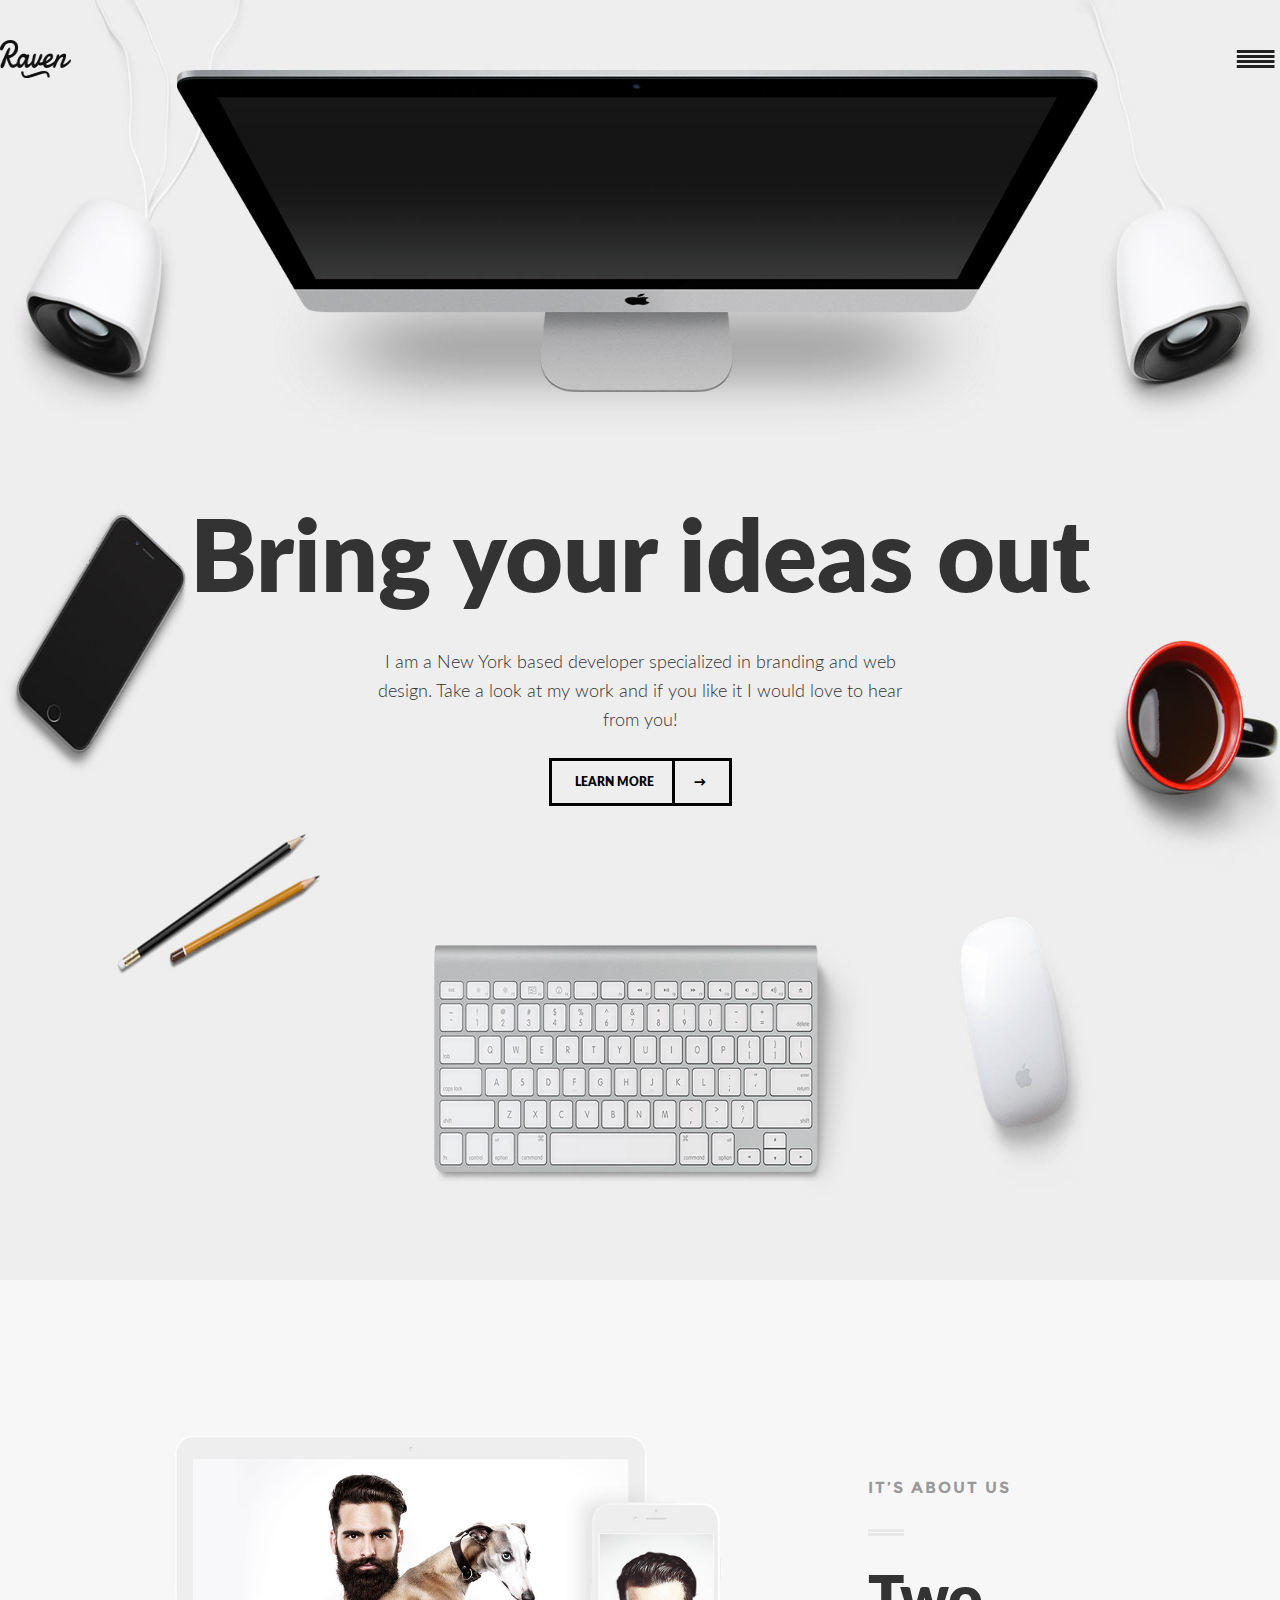
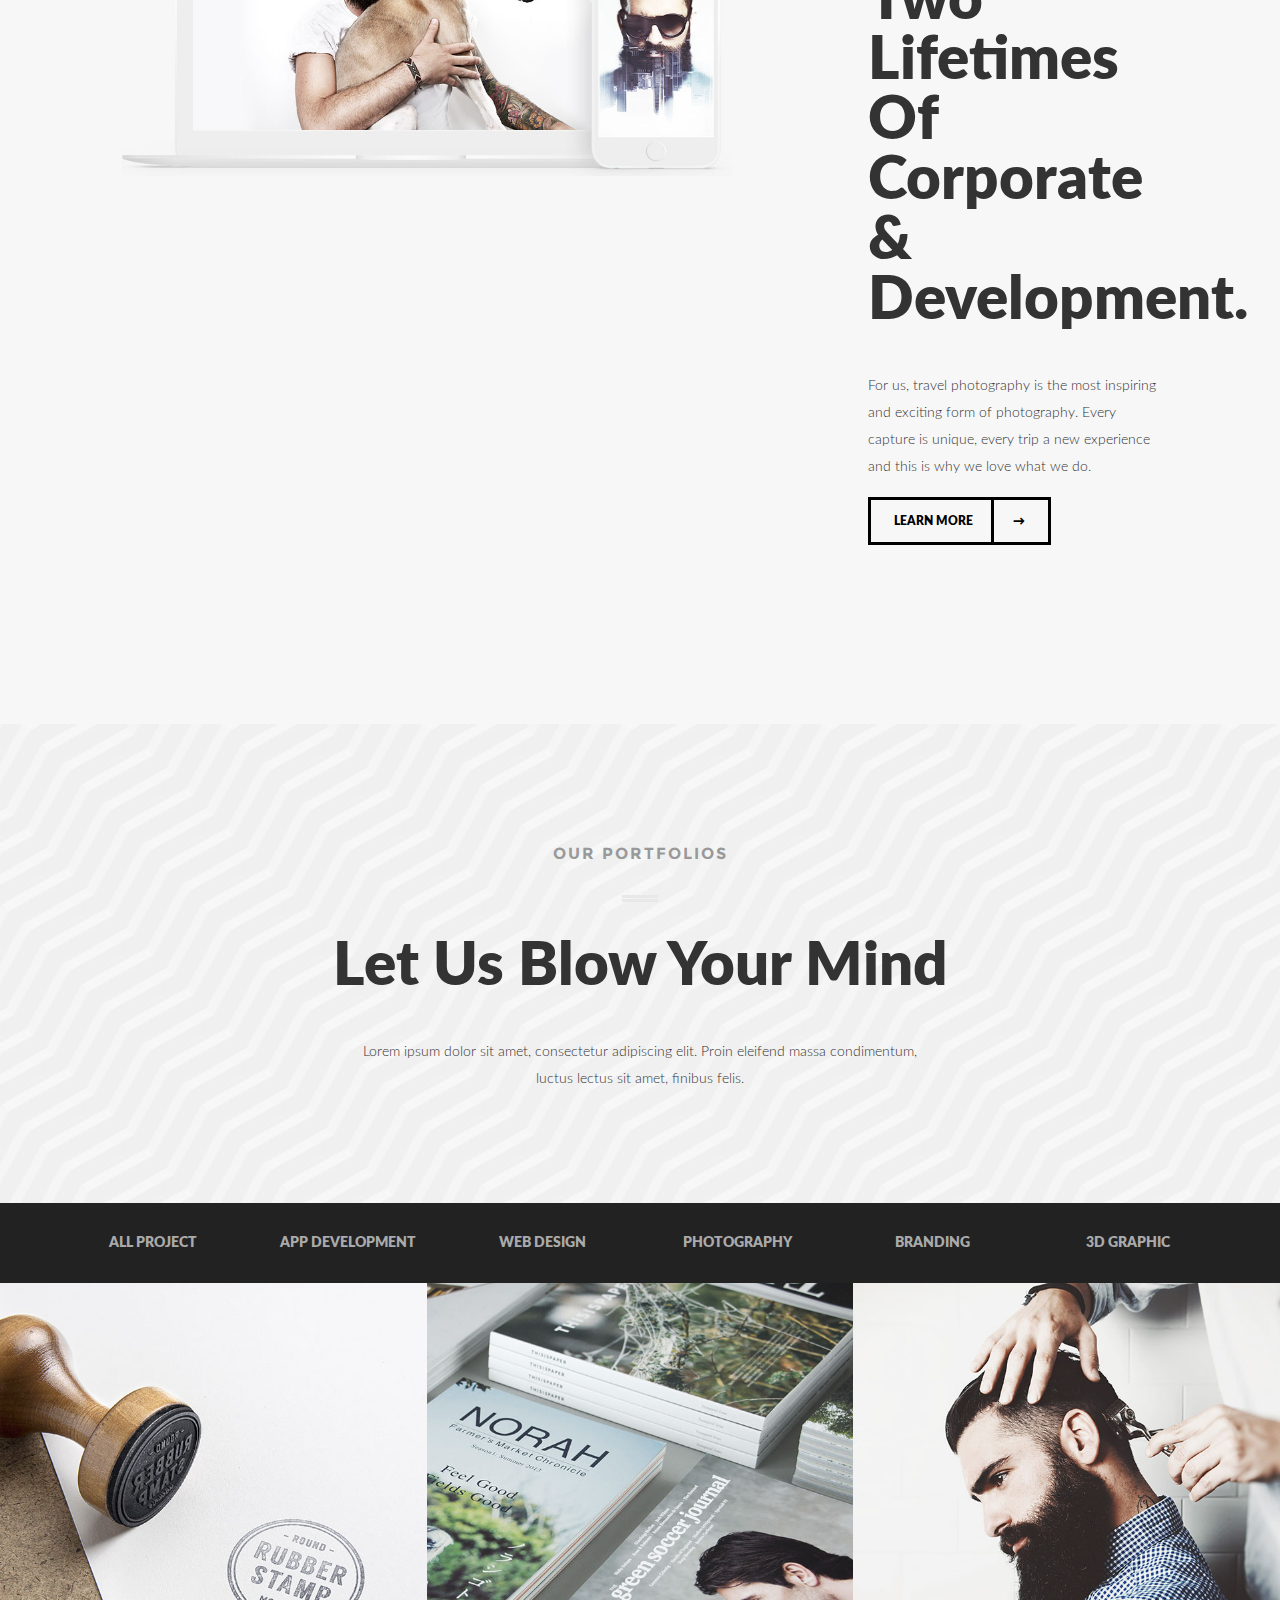
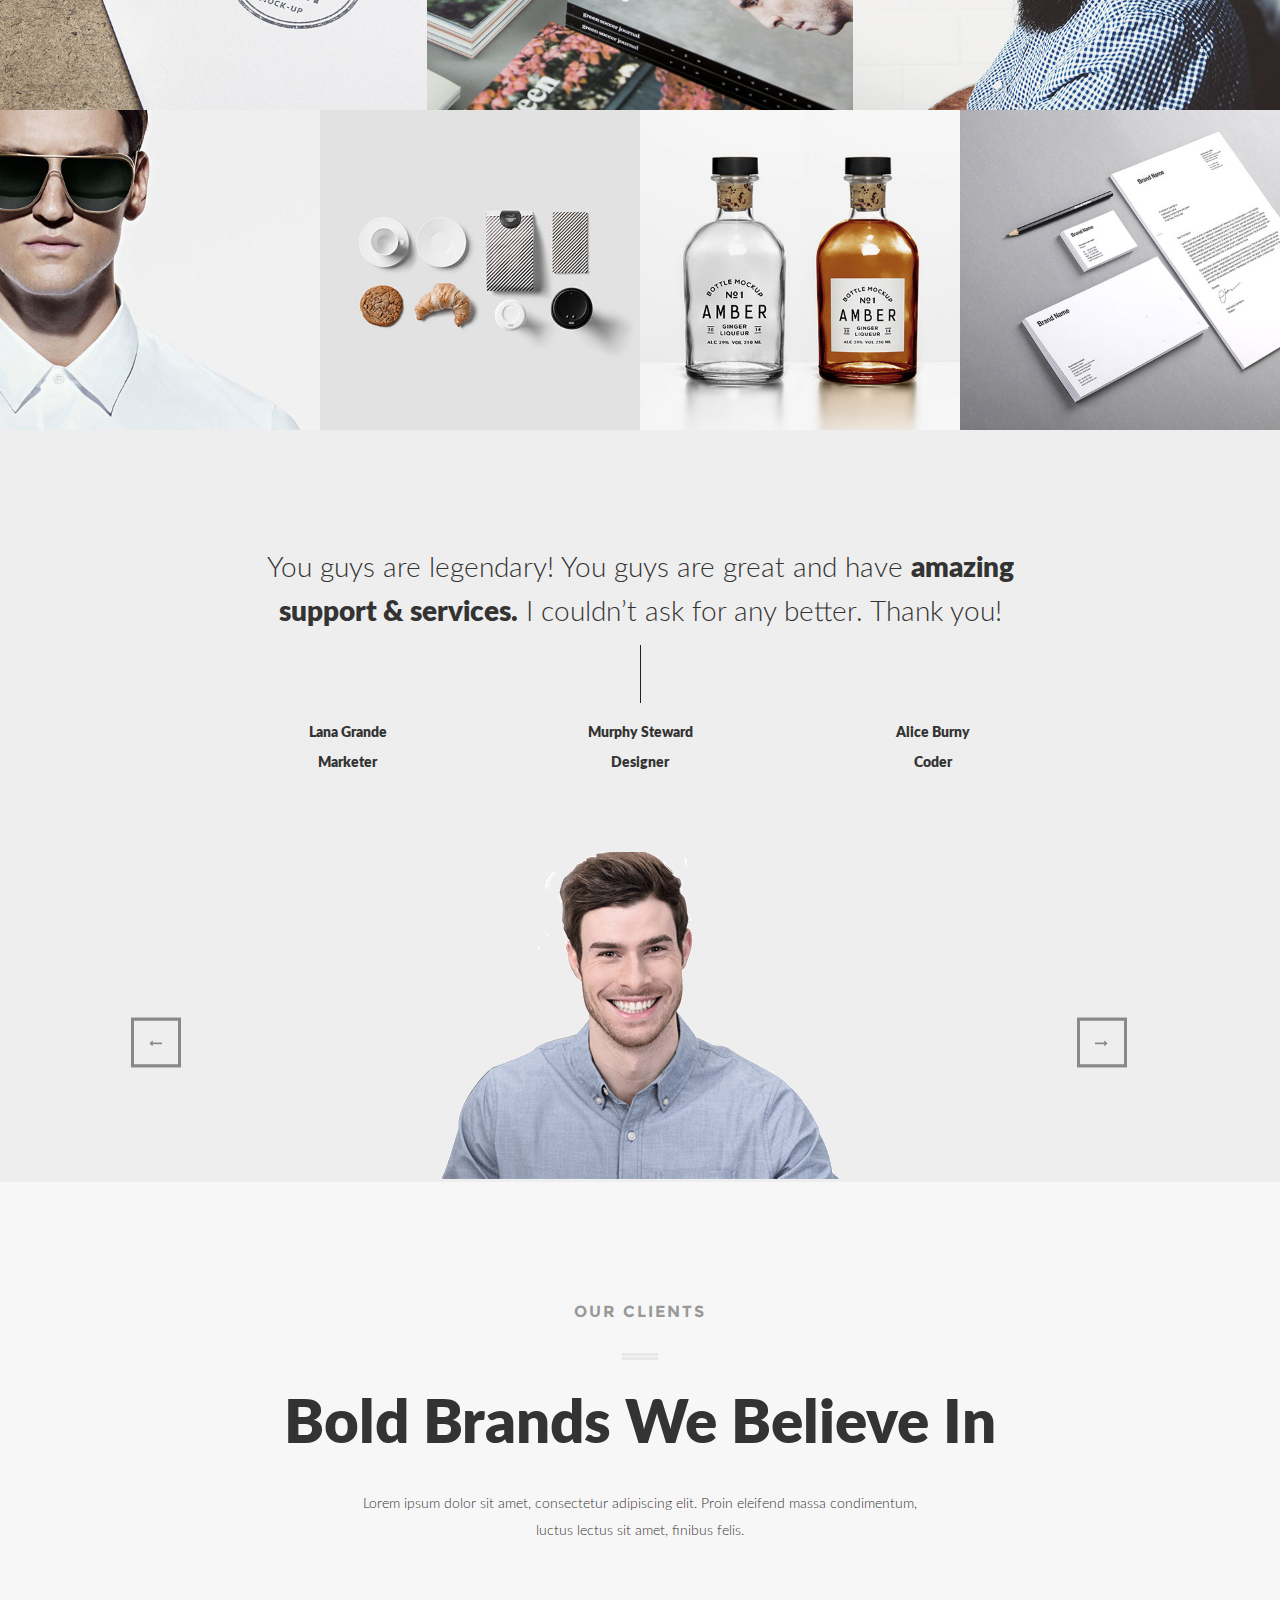
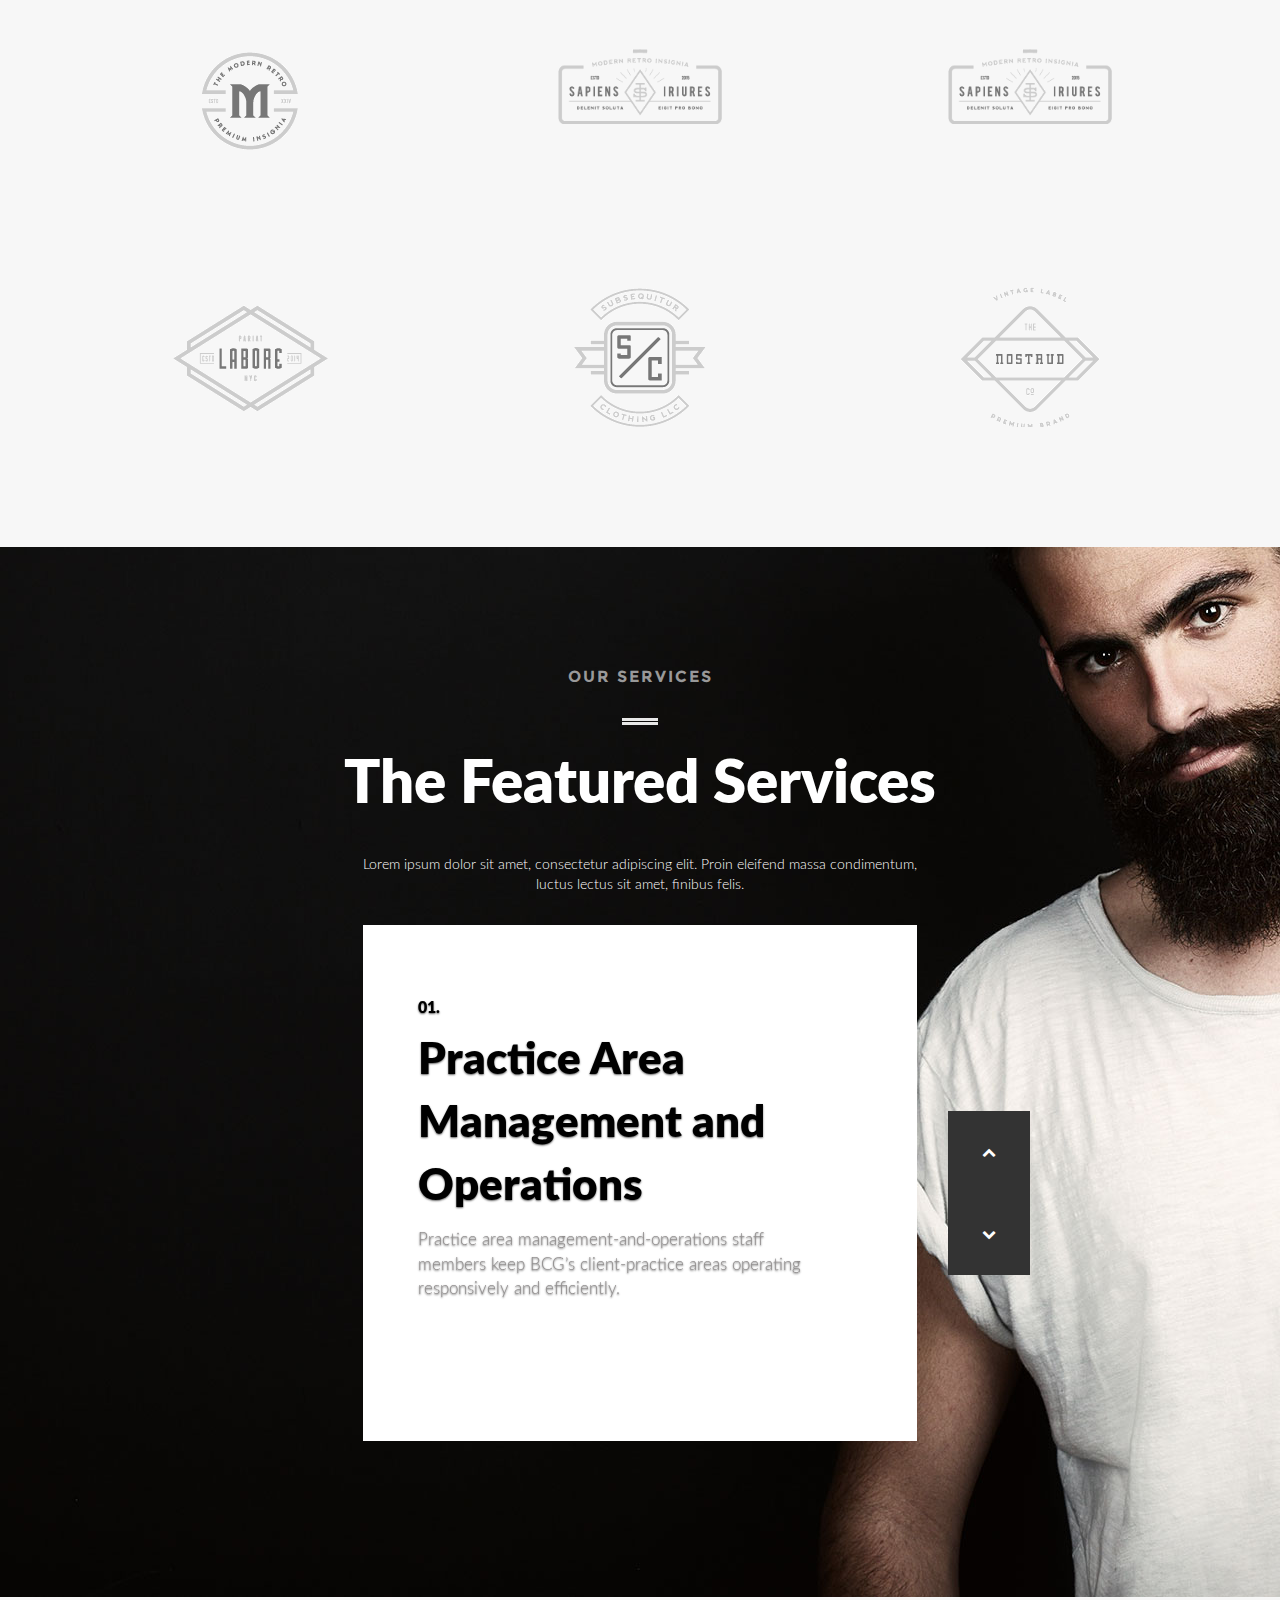
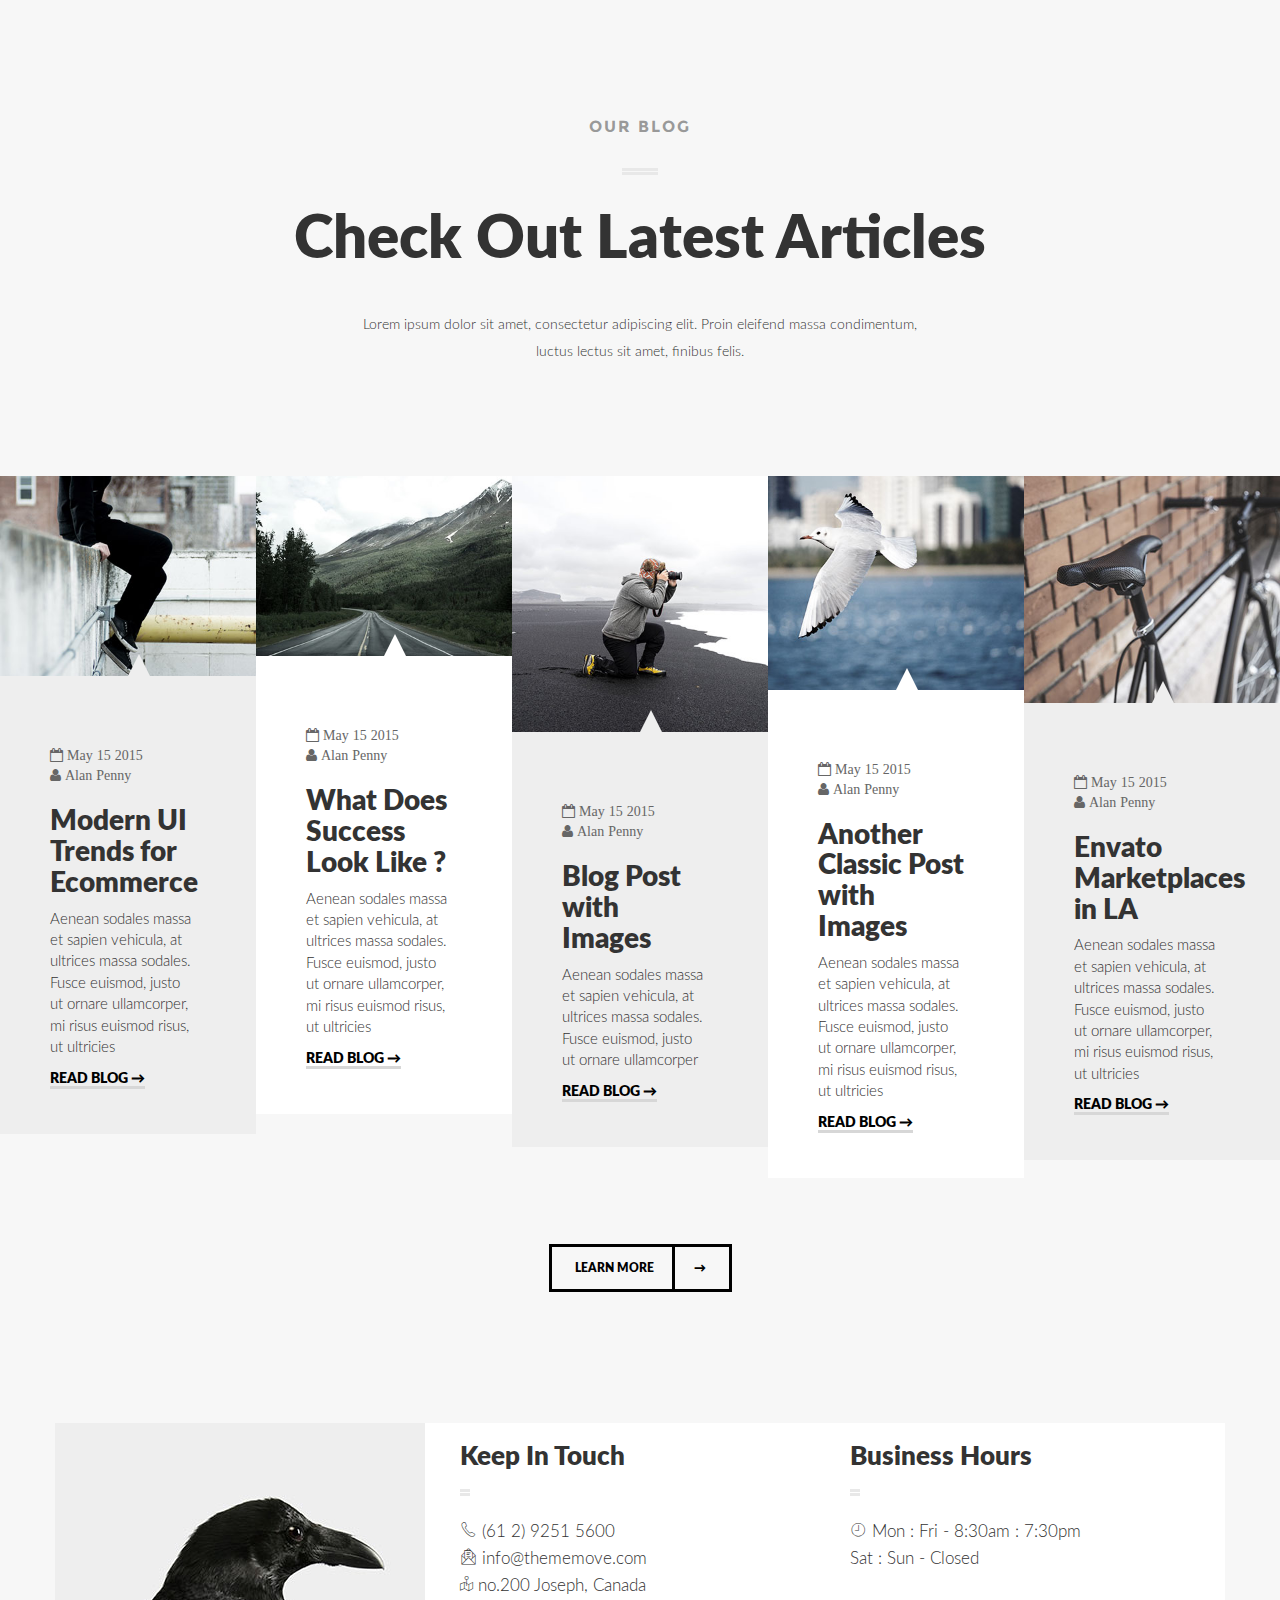
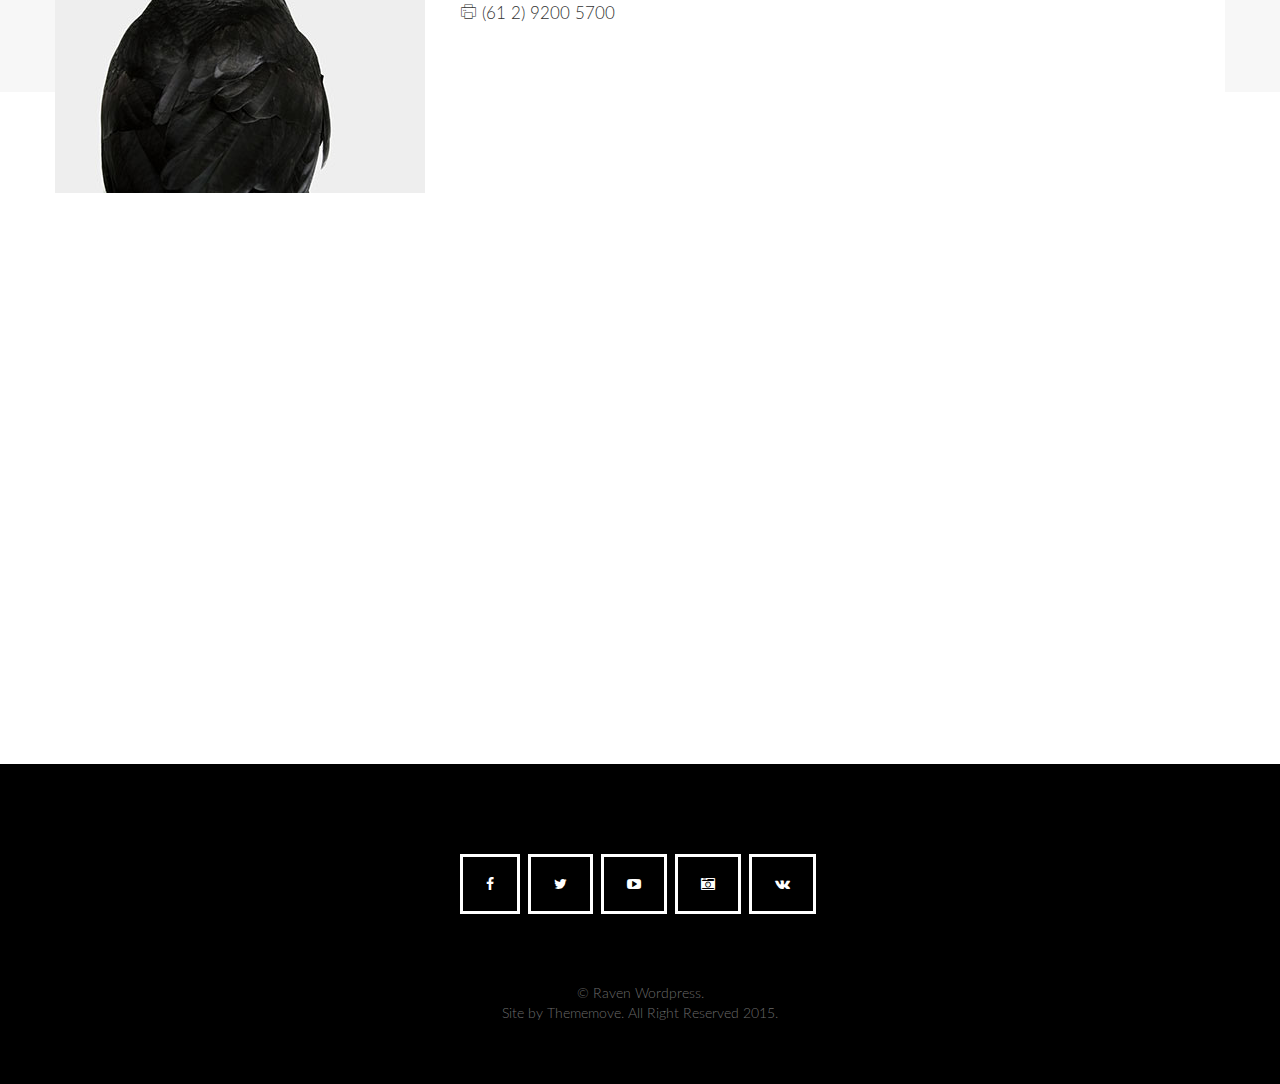
==== index.html @ ecb4f7dd "asddaa" ====
<!DOCTYPE html>
<html lang="en">
  <head>
    <meta charset="utf-8">
    <meta http-equiv="X-UA-Compatible" content="IE=edge">
    <meta name="viewport" content="width=device-width, initial-scale=1">
    <!-- The above 3 meta tags *must* come first in the head; any other head content must come *after* these tags -->
    <title>Raven</title>

    <!-- Bootstrap -->
    <link href="css/bootstrap.min.css" rel="stylesheet">
	<link href="css/styles.css" rel="stylesheet">
	<link rel="stylesheet" href="font/font-awesome-4.3.0/css/font-awesome.min.css">
	<link rel="stylesheet" href="font/font-icon7/pe-icon-7-stroke/css/pe-icon-7-stroke.css">
    <!-- HTML5 shim and Respond.js for IE8 support of HTML5 elements and media queries -->
    <!-- WARNING: Respond.js doesn't work if you view the page via file:// -->
    <!--[if lt IE 9]>
      <script src="https://oss.maxcdn.com/html5shiv/3.7.2/html5shiv.min.js"></script>
      <script src="https://oss.maxcdn.com/respond/1.4.2/respond.min.js"></script>
    <![endif]-->
  </head>
  <body class="font-lato">
	<header class="background-header">
		<div class="container">
			<div class="row main-header">
					<h1 class="style-Bring text-center"> Bring your ideas out</h1>
				<div class="col-lg-3">
				</div>
				<div class="col-lg-6 text-center">
					<p class="text-center style-p">I am a New York based developer specialized in branding and web design.
					Take a look at my work and if you like it I would love to hear from you!</p>
					<a href="#" class="border-learn"> LEARN MORE &nbsp; &nbsp; &nbsp;<span class="border-icon">&rarr;</span></a>
				</div>
				<div class="col-lg-3">
				</div>
				
			</div>
		</div>
	</header>
	<!-- Main -->
	<div class="main">
		<!-- Main 1 -->
		<div class="background-main1">
			<div class="container-fluid">
				<div class="row">
					<div class="col-lg-offset-1 col-lg-6">
							<img src="img/01-Slider01_03.jpg" class="responsive img-main1">
					</div>
					<div class="col-lg-offset-1 col-lg-3">
						<p class="style-It p-icon">IT’S ABOUT US<br></p>
						<h1 class="style-Two">Two Lifetimes Of Corporate & Development.</h1>
						<p class="style-For1">For us, travel photography is the most inspiring and exciting form of photography. Every capture is unique, every trip a new experience and this is why we love what we do.</p>
						<a href="#" class="border-learn"> LEARN MORE &nbsp; &nbsp; &nbsp;<span class="border-icon">&rarr;</span></a>
					</div>
				</div>
			</div>
		</div>
		<!-- main 2 -->
		<div class="background-main2">
			<div class="container">
				<div class="row text-center">
					<p class="style-It1 p-icon">OUR PORTFOLIOS<br></p>
					<h1 class="style-Two">Let Us Blow Your Mind</h1>
					<div class="col-lg-offset-3 col-lg-6">
						<p class="style-For">Lorem ipsum dolor sit amet, consectetur adipiscing elit. Proin eleifend massa condimentum, luctus lectus sit amet, finibus felis.</p>
					</div>
					<div class="col-lg-offset-3">
					</div>
				</div>
			</div>
		</div>
		<!-- main 3 -->
		<div class="background-menu-main">
			<div class="container">
				<ul class="nav nav-pills  style-ul">
					<div class="row">
						<div class="col-lg-2 col-sm-4 col-xs-4 margin-menu">
							<li class="content-menu text-center"><a class="hover-menu h5" href="#">ALL PROJECT</a></li>
						</div>
						<div class="col-lg-2 col-sm-4 col-xs-4 margin-menu">
							<li class="content-menu text-center"><a class="hover-menu h5" href="#">APP DEVELOPMENT</a></li>
						</div>
						<div class="col-lg-2 col-sm-4 col-xs-4 margin-menu">
							<li class="content-menu text-center"><a class="hover-menu h5" href="#">WEB DESIGN</a></li>
						</div>
						<div class="col-lg-2 col-sm-4 col-xs-4 margin-menu">
							<li class="content-menu text-center"><a class="hover-menu h5" href="#">PHOTOGRAPHY</a></li>
						</div>
						<div class="col-lg-2 col-sm-4 col-xs-4 margin-menu">
							<li class="content-menu text-center"><a class="hover-menu h5" href="#">BRANDING</a></li>
						</div>
						<div class="col-lg-2 col-sm-4 col-xs-4 margin-menu">
							<li class="content-menu text-center"><a class="hover-menu h5" href="#">3D GRAPHIC</a></li>
						</div>
					</div>
				</ul>
			</div>
		</div>
		<div class="container-fluid">
			<div class="row img-main-3">
				<div class="col-lg-4 col-md-4 col-sm-4 col-xs-12 nopaddingall">
					<div class="pic">
						<img src="img/01-Slider01_11.jpg" class="img-responsive img-center">
						<div class="position-hover text-center">
							<div class="style-hover">
								<p class="style-p-hover">BRANDING</p>
								<h1 class="style-p-hover1 p-icon1">Product Mockup Accessories<br></h1>
								<a href="#" class="border-learn-1"> LEARN MORE &nbsp; &nbsp; &nbsp;<span class="border-icon-1">&rarr;</span></a>
							</div>
						</div>
					</div>
				</div>
				<div class="col-lg-4 col-md-4 col-sm-4 col-xs-12  nopaddingall">
					<div class="pic">
						<img src="img/01-Slider01_18.jpg" class="img-responsive img-center">
						<div class="position-hover text-center">
							<div class="style-hover">
								<p class="style-p-hover">BRANDING</p>
								<h1 class="style-p-hover1 p-icon1">Product Mockup Accessories<br></h1>
								<a href="#" class="border-learn-1"> LEARN MORE &nbsp; &nbsp; &nbsp;<span class="border-icon-1">&rarr;</span></a>
							</div>
						</div>
					</div>
				</div>
				<div class="col-lg-4 col-md-4 col-sm-4 col-xs-12 nopaddingall">
					<div class="pic">
						<img src="img/01-Slider01_14.jpg" class="img-responsive img-center">
						<div class="position-hover text-center">
							<div class="style-hover">
								<p class="style-p-hover">BRANDING</p>
								<h1 class="style-p-hover1 p-icon1">Product Mockup Accessories<br></h1>
								<a href="#" class="border-learn-1"> LEARN MORE &nbsp; &nbsp; &nbsp;<span class="border-icon-1">&rarr;</span></a>
							</div>
						</div>
					</div>
				</div>
			</div>
		</div>
		<div class="container-fluid">
			<div class="row">
				<div class="col-lg-3 col-md-3 col-sm-6 col-xs-6 nopaddingall">
					<div class="pic">
						<img src="img/01-Slider01_34.jpg" class="img-responsive">
						<div class="position-hover text-center">
							<div class="style-hover">
								<p class="style-p-hover">BRANDING</p>
								<h1 class="style-p-hover1 p-icon1">Product Mockup Accessories<br></h1>
								<a href="#" class="border-learn-1"> LEARN MORE &nbsp; &nbsp; &nbsp;<span class="border-icon-1">&rarr;</span></a>
							</div>
						</div>
					</div>
				</div>
				<div class="col-lg-3 col-md-3 col-sm-6 col-xs-6 nopaddingall">
					<div class="pic">
						<img src="img/01-Slider01_22.jpg" class="img-responsive">
						<div class="position-hover text-center">
							<div class="style-hover">
								<p class="style-p-hover">BRANDING</p>
								<h1 class="style-p-hover1 p-icon1">Product Mockup Accessories<br></h1>
								<a href="#" class="border-learn-1"> LEARN MORE &nbsp; &nbsp; &nbsp;<span class="border-icon-1">&rarr;</span></a>
							</div>
						</div>
					</div>
				</div>
				<div class="col-lg-3 col-md-3 col-sm-6 col-xs-6 nopaddingall">
					<div class="pic">
						<img src="img/01-Slider01_28.jpg" class="img-responsive">
						<div class="position-hover text-center">
							<div class="style-hover">
								<p class="style-p-hover">BRANDING</p>
								<h1 class="style-p-hover1 p-icon1">Product Mockup Accessories<br></h1>
								<a href="#" class="border-learn-1"> LEARN MORE &nbsp; &nbsp; &nbsp;<span class="border-icon-1">&rarr;</span></a>
							</div>
						</div>
					</div>
				</div>
				<div class="col-lg-3 col-md-3 col-sm-6 col-xs-6 nopaddingall">
					<div class="pic">
						<img src="img/01-Slider01_25.jpg" class="img-responsive">
						<div class="position-hover text-center">
							<div class="style-hover">
								<p class="style-p-hover">BRANDING</p>
								<h1 class="style-p-hover1 p-icon1">Product Mockup Accessories<br></h1>
								<a href="#" class="border-learn-1"> LEARN MORE &nbsp; &nbsp; &nbsp;<span class="border-icon-1">&rarr;</span></a>
							</div>
						</div>
					</div>
				</div>
			</div>
		</div>
	<!-- Main 4 -->
		<div class="background-main4">
			<div class="container">
				<div class="row">
					<div class="col-lg-offset-2 col-lg-8 text-center">
						<p class="style-You-guys">You guys are legendary! You guys are great and have <span class="font-lato"><b>amazing support & services.</b></span> I couldn’t ask for any better. Thank you!</p>
					</div>
					<div class="col-lg-offset-2">
					</div>
				
				</div>
				<div class="row">
					<div class="col-lg-12 text-center">
						<img src="img/01-Slidecytcytr01_03.jpg" class="style-kd">
					</div>
					<div class="col-lg-offset-2 col-lg-2 col-md-offset-2 col-md-2 col-sm-offset-2 col-sm-2 col-xs-offset-2 col-xs-2 text-center">
						<p>Lana Grande</p>
						<p>Marketer</p>
					</div>
					<div class="col-lg-offset-1 col-lg-2 col-md-offset-1 col-md-2 col-sm-offset-1 col-sm-2 col-xs-offset-1 col-xs-2 text-center">
						<p>Murphy Steward</p>
						<p>Designer</p>
					</div>
					<div class="col-lg-offset-1 col-lg-2 col-md-offset-1 col-md-2 col-sm-offset-1 col-sm-2 col-xs-offset-1 col-xs-2 text-center">
						<p>Alice Burny</p>
						<p>Coder</p>
					</div>
				</div>
				<div class="margin-carousel">
					<div id="carousel-example-generic" class="carousel slide" data-ride="carousel">
						  <div class="carousel-inner" role="listbox">
							<div class="item active">
								<img src="img/01-Slider2.png" alt="img-responsive" class="img-responsive slider2">
							</div>
							<div class="item">
									<img src="img/01-Slider1.png" alt="img-responsive" class="img-responsive slide-main">
									<img src="img/01-Slider2.png" alt="img-responsive" class="img-responsive slide-main2">
								</div>
							<div class="item">
								<img src="img/01-Slider1.png" alt="img-responsive" class="img-responsive slide-main">
								<img src="img/01-Slider3.png" alt="img-responsive" class="img-responsive slide-main3">
								<img src="img/01-Slider2.png" alt="img-responsive" class="img-responsive slide-main2">
							</div>
						  </div>
						  <a class="carousel-control abc" href="#carousel-example-generic" role="button" data-slide="prev">
							<img src="img/p.png">
						  </a>
						  <a class="carousel-control abc1" href="#carousel-example-generic" role="button" data-slide="next">
							<img src="img/n.png">
						  </a>
					</div>
				</div>
				
			</div>
		</div>
	<!-- main 5 -->
		<div class="background-main5">
			<div class="container">
				<div class="row text-center">
					<p class="style-It1 p-icon">OUR CLIENTS<br></p>
					<h1 class="style-Two1">Bold Brands We Believe In</h1>
					<div class="col-lg-offset-3 col-lg-6">
						<p class="style-For2">Lorem ipsum dolor sit amet, consectetur adipiscing elit. Proin eleifend massa condimentum, luctus lectus sit amet, finibus felis.</p>
					</div>
					<div class="col-lg-offset-3">
					</div>
				</div>
				<div class="row">
					<div class="margin-style-img-main5">
						<div class="col-lg-offset-1 col-lg-2 col-md-4 col-sm-4 col-xs-4">
							<img src="img/01-Slider013.png" class="img-responsive style-img-main5">
						</div>
						<div class="col-lg-offset-2 col-lg-2 col-md-4 col-sm-4 col-xs-4">
							<img src="img/01-Slider012.png" class="img-responsive style-img-main5">
						</div>
						<div class="col-lg-offset-2 col-lg-2 col-md-4 col-sm-4 col-xs-4">
							<img src="img/01-Slider012.png" class="img-responsive style-img-main5">
						</div>
						<div class="col-lg-1">
						</div>
					</div>
					<div class="margin-style-img-main5-1">
						<div class="col-lg-offset-1 col-lg-2 col-md-4 col-sm-4 col-xs-4">
							<img src="img/01-Slider014.png" class="img-responsive style-img-main5">
						</div>
						<div class="col-lg-offset-2 col-lg-2 col-md-4 col-sm-4 col-xs-4">
							<img src="img/01-Slider015.png" class="img-responsive style-img-main5">
						</div>
						<div class="col-lg-offset-2 col-lg-2 col-md-4 col-sm-4 col-xs-4">
							<img src="img/01-Slider016.png" class="img-responsive style-img-main5">
						</div>
						<div class="col-lg-1">
						</div>
					</div>
				</div>
			</div>
		</div>
	<!-- main 6 -->
		<div class="background-main6">
			<div class="container">
				<div class="row text-center">
					<p class="style-It1 p-icon">OUR SERVICES<br></p>
					<h1 class="style-The-Featured">The Featured Services</h1>
					<div class="col-lg-offset-3 col-lg-6">
						<p class="style-Lorem">Lorem ipsum dolor sit amet, consectetur adipiscing elit. Proin eleifend massa condimentum, luctus lectus sit amet, finibus felis.</p>
					</div>
					<div class="col-lg-offset-3">
					</div>
				</div>
				<div class="row">
					<div id="carousel-example-generic1" class="carousel slide" data-ride="carousel">
						<div class="col-lg-offset-3 col-lg-6 col-md-8 col-sm-10 col-xs-10">
							<div class="carousel-inner" role="listbox">
								<div class="item active">
									<img src="img/01-Slidertrbrtnr01_03.jpg" alt="img-responsive" class="img-responsive">
									<div class="carousel-caption">
										<p class="style-01"><b>01.</b></p>
										<p class="style-Practice">Practice Area Management and Operations</p>
										<p class="style-Practice1">Practice area management-and-operations staff members keep BCG’s client-practice areas operating responsively and efficiently.</p>
										
									</div>
								</div>
								<div class="item">
									<img src="img/01-Slidertrbrtnr01_03.jpg" alt="img-responsive" class="img-responsive">
									<div class="carousel-caption">
										<p class="style-01"><b>01.</b></p>
										<p class="style-Practice">Practice Area Management and Operations</p>
										<p class="style-Practice1">Practice area management-and-operations staff members keep BCG’s client-practice areas operating responsively and efficiently.</p>
										
									</div>
								</div>
							</div>
						</div>
						<div class="col-lg-1 col-md-2 col-sm-2 col-xs-2 margin-pn">
							<a href="#carousel-example-generic1" role="button" data-slide="prev">
								<i class="fa fa-chevron-up style-icon-pn"></i>
							</a>
							<a href="#carousel-example-generic1" role="button" data-slide="next">
								<i class="fa fa-chevron-down style-icon-pn"></i>
							</a>
						</div>
					</div>
				</div>
			</div>
		</div>
	<!-- main 7 -->
		<div class="background-main7">
			<div class="container">
				<div class="row text-center">
					<p class="style-It1 p-icon">OUR BLOG<br></p>
					<h1 class="style-Two">Check Out Latest Articles</h1>
					<div class="col-lg-offset-3 col-lg-6">
						<p class="style-For">Lorem ipsum dolor sit amet, consectetur adipiscing elit. Proin eleifend massa condimentum, luctus lectus sit amet, finibus felis.</p>
					</div>
					<div class="col-lg-offset-3">
					</div>
				</div>
			</div>
			<div class="container-fluid">
				<div class="row">
					<div class="content-img">
						<div class="main-img">
							<img src="img/01-Slider01_68.jpg" class="img-responsive main-img1">
							<div class="triangle">
							</div>
							<div class="style-info">
								<time class="fa fa-calendar-o color-icon"> May 15 2015</time>
								<i class="fa fa-user color-icon"> Alan Penny</i>
								<h1 class="style-Modern">Modern UI Trends for Ecommerce</h1>
								<p class="style-Aenean">Aenean sodales massa et sapien vehicula, at ultrices massa sodales. Fusce euismod, justo ut ornare ullamcorper, mi risus euismod risus, ut ultricies</p>
								<div class="style-bnt-read">
									<a href="#" class="style-read-blog">READ BLOG &rarr;</a>
								</div>
							</div>
						</div>
						<div class="main-img">
							<img src="img/01-Slider01_78.jpg" class="img-responsive main-img1">
							<div class="triangle1">
							</div>
							<div class="style-info1">
								<time class="fa fa-calendar-o color-icon"> May 15 2015</time>
								<i class="fa fa-user color-icon"> Alan Penny</i>
								<h1 class="style-Modern">What Does Success Look Like ?</h1>
								<p class="style-Aenean">Aenean sodales massa et sapien vehicula, at ultrices massa sodales. Fusce euismod, justo ut ornare ullamcorper, mi risus euismod risus, ut ultricies</p>
								<div class="style-bnt-read">
									<a href="#" class="style-read-blog">READ BLOG &rarr;</a>
								</div>
							</div>
						</div>
						<div class="main-img">
							<img src="img/01-Slider01_71.jpg" class="img-responsive main-img1">
							<div class="triangle">
							</div>
							<div class="style-info">
								<time class="fa fa-calendar-o color-icon"> May 15 2015</time>
								<i class="fa fa-user color-icon"> Alan Penny</i>
								<h1 class="style-Modern">Blog Post with Images</h1>
								<p class="style-Aenean">Aenean sodales massa et sapien vehicula, at ultrices massa sodales. Fusce euismod, justo ut ornare ullamcorper</p>
								<div class="style-bnt-read">
									<a href="#" class="style-read-blog">READ BLOG &rarr;</a>
								</div>
							</div>
						</div>
						<div class="main-img">
							<img src="img/01-Slider01_75.jpg" class="img-responsive main-img1">
							<div class="triangle1">
							</div>
							<div class="style-info1">
								<time class="fa fa-calendar-o color-icon"> May 15 2015</time>
								<i class="fa fa-user color-icon"> Alan Penny</i>
								<h1 class="style-Modern">Another Classic Post with Images</h1>
								<p class="style-Aenean">Aenean sodales massa et sapien vehicula, at ultrices massa sodales. Fusce euismod, justo ut ornare ullamcorper, mi risus euismod risus, ut ultricies</p>
								<div class="style-bnt-read">
									<a href="#" class="style-read-blog">READ BLOG &rarr;</a>
								</div>
							</div>
						</div>
						<div class="main-img">
							<img src="img/01-Slider01_81.jpg" class="img-responsive main-img1">
							<div class="triangle">
							</div>
							<div class="style-info">
								<time class="fa fa-calendar-o color-icon"> May 15 2015</time>
								<i class="fa fa-user color-icon"> Alan Penny</i>
								<h1 class="style-Modern">Envato Marketplaces in LA</h1>
								<p class="style-Aenean">Aenean sodales massa et sapien vehicula, at ultrices massa sodales. Fusce euismod, justo ut ornare ullamcorper, mi risus euismod risus, ut ultricies</p>
								<div class="style-bnt-read">
									<a href="#" class="style-read-blog">READ BLOG &rarr;</a>
								</div>
							</div>
						</div>
					</div>
				</div>
			</div>
			<div class="container margin-1">
				<div class="row text-center">
					<a href="#" class="border-learn"> LEARN MORE &nbsp; &nbsp; &nbsp;<span class="border-icon">&rarr;</span></a>
				</div>
			</div>
			<div class="container margin-info">
				<div class="row">
					<div class="background-info-ic nopaddingall col-lg-4 col-md-4 col-sm-4 col-xs-4">
						<img src="img/01-Slider01_88.jpg" class="responsive">
					</div>
					<div class="background-info-ic col-lg-4 col-md-4 col-sm-4 col-xs-4">
						<h3 class="font-info p-icon">Keep In Touch<br></h3>
						<span class="style-info-ic"><i class="pe-7s-call"></i>  (61 2) 9251 5600</span><br>
						<span class="style-info-ic"><i class="pe-7s-mail-open-file"></i>  info@thememove.com</span><br>
						<span class="style-info-ic"><i class="pe-7s-map-2"></i>  no.200 Joseph, Canada</span><br>
						<span class="style-info-ic"><i class="pe-7s-print"></i>  (61 2) 9200 5700</span><br>
					</div>
					<div class="background-info-ic col-lg-4 col-md-4 col-sm-4 col-xs-4">
						<h3 class="font-info p-icon">Business Hours<br></h3>
						<time class="style-info-ic"><i class="pe-7s-clock"></i>  Mon : Fri - 8:30am : 7:30pm <br> Sat : Sun - Closed</time>
					</div>
				</div>
			</div>
		</div>
		<div class="container-fluid">
			<div class="row">
				<iframe width="100%" height="565px" src="https://www.youtube.com/embed/Zln9I9IttLA?rel=0&amp;controls=0&amp;showinfo=0" frameborder="0" allowfullscreen><h1>aểtrtertherthertuweuhaiheiuhaui</h1></iframe>
			</div>
		</div>
	</div>
	<div class="footer background-footer">
		<div class="container text-center">
			<div class="icon-footer">
				<a href="#"><i class="fa fa-facebook style-icon-ft"></i></a>
				<a href="#"><i class="fa fa-twitter style-icon-ft"></i></a>
				<a href="#"><i class="fa fa-youtube-play style-icon-ft"></i></a>
				<a href="#"><i class="fa fa-camera-retro style-icon-ft"></i></a>
				<a href="#"><i class="fa fa-vk style-icon-ft"></i></a>
			</div>
			<p class="font-Footer"> © Raven Wordpress.<br>Site by Thememove. All Right Reserved 2015. </p>
		</div>
	</div>
    <!-- jQuery (necessary for Bootstrap's JavaScript plugins) -->
    <script src="https://ajax.googleapis.com/ajax/libs/jquery/1.11.3/jquery.min.js"></script>
    <!-- Include all compiled plugins (below), or include individual files as needed -->
    <script src="js/bootstrap.min.js"></script>
  </body>
</html>
---- css/styles.css ----
@import url("bootstrap.min.css");
@font-face {
    font-family: 'LatoBlack';
    src: url('../font/Lato2OFLWeb/Lato/Lato-Black.eot'); /* IE9 Compat Modes */
    src: url('../font/Lato2OFLWeb/Lato/Lato-Black.eot?#iefix') format('embedded-opentype'), /* IE6-IE8 */
         url('../font/Lato2OFLWeb/Lato/Lato-Black.woff') format('woff'), /* Modern Browsers */
         url('../font/Lato2OFLWeb/Lato/Lato-Black.ttf') format('truetype'); 
    font-style: normal;
    font-weight: normal;
    text-rendering: optimizeLegibility;
}
@font-face {
    font-family: 'LatoLight';
    src: url('../font/Lato2OFLWeb/Lato/Lato-Light.eot'); /* IE9 Compat Modes */
    src: url('../font/Lato2OFLWeb/Lato/Lato-Light.eot?#iefix') format('embedded-opentype'), /* IE6-IE8 */
         url('../font/Lato2OFLWeb/Lato/Lato-Light.woff') format('woff'), /* Modern Browsers */
         url('../font/Lato2OFLWeb/Lato/Lato-Light.ttf') format('truetype'); 
    font-style: normal;
    font-weight: normal;
    text-rendering: optimizeLegibility;
}
@font-face {font-family:"Montserrat-Bold";
			src:url("Montserrat-Bold.eot?") format("eot"),
			url("../font/Montserrat-Bold/Montserrat-Bold.woff") format("woff"),
			url("../font/Montserrat-Bold/Montserrat-Bold.ttf") format("truetype"),
			url("../font/Montserrat-Bold/Montserrat-Bold.svg#Montserrat-Bold") format("svg");
			font-weight:normal;font-style:normal;
		}
@font-face {
    font-family: 'Lato';
    src: url('../font/Lato2OFLWeb/Lato/Lato-Regular.eot'); /* IE9 Compat Modes */
    src: url('../font/Lato2OFLWeb/Lato/Lato-Regular.eot?#iefix') format('embedded-opentype'), /* IE6-IE8 */
         url('../font/Lato2OFLWeb/Lato/Lato-Regular.woff') format('woff'), /* Modern Browsers */
         url('../font/Lato2OFLWeb/Lato/Lato-Regular.ttf') format('truetype'); 
    font-style: normal;
    font-weight: normal;
    text-rendering: optimizeLegibility;
}
.font-lato{
	font-family:'LatoBlack';
}
/* style header */
	.background-header{
		background-color: #eeeeee;
		background-image: url('../img/01-Slider01_02.jpg');
		background-repeat:no-repeat;
		background-position:top center;
		height:1280px;
		background-size:100% 100%;
	}
	.img-header{
		margin-left:auto;
		margin-right:auto;
		max-width:100%;
		height:100%;
	}
	.main-header{
		margin-top: 492px;
	}
	.style-Bring{
		font-size:100px;
		line-height:100px;
		
	}
	.text-header{
		position: relative;
		top: -611px;
	}
	.border-learn{
		border-color: black;
		border-style: solid;
		padding: 15px 23px;
		font-size:12px;
		color:#000;
	}
	a:hover{
		text-decoration:none;
		color:#000;
	}
	a:focus{
		text-decoration:none;
		color:#000;
	}
	a:active{
		text-decoration:none;
		color:#000;
	}
	.border-icon{
		border-left-color: black;
		border-left-style: solid;
		padding: 16px 0 16px 19px;
	}
	.style-p{
		font-family:'LatoLight';
		font-size:18px;
		line-height: 28.8px;
		margin-bottom:37px;
		margin-top:27px;
	}
/* main 1 */
	.background-main1{
		background-color:#f7f7f7;
		padding-bottom:193px;
	}
	.img-main1{
		max-width:100%;
		max-height:100%;
		margin-top:155px;
	}
	.style-Two{
		font-size:60px;
		margin-top: 23px;
		line-height: 60px;
		margin-bottom:42px;
	}
	.style-For1{
		font-family:'LatoLight';
		font-size:font-size:17px;
		margin-bottom:30px;
		line-height:27px;
	}
	.style-For{
		font-family:'LatoLight';
		font-size:font-size:17px;
		margin-bottom:110px;
		line-height:27px;
	}
	.style-It{
		font-family:'Montserrat-Bold';
		font-size:16px;
		color:#999999;
		margin-top: 188px;
		margin-bottom: 18px;
		line-height: 2.5;
		letter-spacing: 2px;
	}
	.style-It1{
		font-family:'Montserrat-Bold';
		font-size:16px;
		color:#999999;
		margin-top: 110px;
		margin-bottom: 18px;
		line-height: 2.5;
		letter-spacing: 2px;
	}
	.p-icon::after{
		background-color:rgba(0, 0, 0, 0); 
		content: "asasdadadada";
		border-color:#e8e8e8;
		border-top-style:solid;
		border-bottom-style:solid;
		color:rgba(0, 0, 0, 0); 
		font-size:1px;
	}
/* main2 */
	.background-main2{
		background-image: url('../img/01-Slider0111_02.jpg');
		max-height:100%;
	}
	.style-OUR{
		font-family:'Montserrat-Bold';
		font-size:16px;
		color:#999999;
		margin-top: 125px;
		margin-bottom: 18px;
	}
	.position-hover{
		opacity:0;
		background-color:rgba(0, 0, 0, 0.3);
		position: absolute;
		top:0%;
		width:100%;
		height:100%;
		transition: all 0.3s ease-in-out 0.2s;
	}
	.style-hover{
		position: absolute;
		top:50%;
		transform:translateY(-50%);
		width:100%;
	}
	.pic{
		width:100%;
	}
	.style-p-hover{
		color:#929292;
	}
	.style-p-hover1{
		color:#fff;
		line-height:43.2px;
	}
	.border-learn-1:hover{
		color:#fff;
	}
	.border-learn-1{
		border-color:#fff;
		border-style: solid;
		padding: 15px 23px;
		font-size:12px;
		color:#fff;
	}
	.border-icon-1{
		border-left-color:#fff;
		border-left-style: solid;
		padding: 16px 0 16px 19px;
	}
	.p-icon1::after{
		background-color:rgba(0, 0, 0, 0); 
		content: "aa";
		border-color:#e8e8e8;
		border-top-style:solid;
		border-bottom-style:solid;
		color:rgba(0, 0, 0, 0); 
		font-size:1px;
		letter-spacing:20px;
	}
	.pic:hover .position-hover{
		opacity: 1;
		transition-delay: 0.2s;
	}
/* main 3 */
	.background-menu-main{
		background-color:#222222;
	}
	.content-menu{
		color:#fff;
	}
	.style-ul{
		padding-bottom:30px;
	}
	.img-center{
		margin-left:auto;
		margin-right:auto;
	}
	.hover-menu{
		padding: 10px;
		color:#aaaaaa !important;
	}
	.margin-menu{
		margin-top:30px;
	}
	.hover-menu:active{
		color:#aaaaaa !important;
		text-decoration: none;
	}
	.hover-menu:hover{
		color:#fff !important;
		background-color:rgba(0, 0, 0, 0) !important;
		border-color:#fff !important;
		border-style:solid !important;
		border-radius:0px;
		text-decoration: none;
	}
	.hover-menu:focus{
		color:#fff !important;
		background-color:rgba(0, 0, 0, 0) !important;
		border-color:#fff !important;
		border-style:solid !important;
		border-radius:0px;
	}
	
/* main 4 */
	.background-main4{
		background-color:#eeeeee;
		width:100%;
	}
	.style-You-guys{
		font-family: 'LatoLight';
		font-size: 28px;
		margin-top:116px;
		line-height:44.8px;
	}
	.slide-main{
		margin-left: 186px;
	}
	.slide-main2{
		left: 33%;
		position: absolute;
		top: 5px;
	}
	.slide-main3{
		left: 60%;
		position: absolute;
		top: 5px;
	}
	.carousel-control.left{
		background-color:rgba(0, 0, 0, 0) !important;
		background-image:0 !important;
	}
	.abc{
		position: absolute;
		top: 50%;
	}
	.abc1{
		position:absolute;
		top: 50%;
		left:83%;
	}
	.slider2{
		margin-left:auto;
		margin-right:auto;
		margin-top: -5px;
		position: relative;
		top: -3px;
	}
	.margin-carousel{
		margin-top: 69px;
	}
	.style-kd{
		margin-left:auto;
		margin-right:auto;
		margin-bottom:20px;
	}
/* main 5 */
	.background-main5{
		background-color:#f7f7f7;
		width:100%;
		padding-bottom:120px;
	}
	.style-img-main5{
		max-width:100%;
		height:auto;
		margin-left:auto;
		margin-right:auto;
	}
	.style-Two1{
		font-size:60px;
		margin-top: 23px;
		line-height: 60px;
		margin-bottom:36px;
	}
	.style-For2{
		font-family:'LatoLight';
		font-size:font-size:17px;
		margin-bottom:97px;
		line-height:27px;
	}
	.margin-style-img-main5-1{
		margin-top: 245px;
	}
/* main 6 */
	.background-main6{
		background-image: url('../img/01-Slidadadf1_02.jpg');
		background-position: 50% 50%;
		background-repeat:no-repeat;
		width:100%;
		height:1050px;
	}
		
	.style-The-Featured{
		font-size:60px;
		margin-top: 19px;
		line-height: 59px;
		margin-bottom:40px;
		color:#fff;
	}
	.style-Lorem{
		font-family:'LatoLight';
		font-size:font-size:17px;
		margin-bottom:30px;
		color:#fff;
	}
	.style-01{
		font-size:16px;
		color:#000;
		float:left;
	}
	.style-Practice{
		font-size:44px;
		color:#000;
		float:left;
	}
	.border-learn1{
		border-color: black;
		border-style: solid;
		padding: 15px 23px;
		font-size:12px;
		color:#000;
	}
	.border-icon1{
		border-color: black;
		border-style: solid;
		padding: 15px 15px 18px;
		margin: 0 0px 0 -17px;
		color:#000;
	}
	.style-Practice1{
		font-family:'LatoLight';
		font-size:17px;
		color:#939090;
		float:left;
	}
	.carousel-caption{
		text-align:left;
	}
	.style-icon-pn{
		background-color: #333333;
		padding: 34px;
		color:#fff;
	}
	.margin-pn{
		margin-top: 186px;
	}
	.style-icon-pn:hover{
		background-color: #222222;
		outline: 0px !important;
	}
	.style-icon-pn:focus{
		outline: 0 !important;
	}
	.carousel-caption{
		bottom:100px !important;
		left:10%;
	}
/* main 7 */
	.background-main7{
		background-color:#f7f7f7;
		height:1695px;
	}
	.content-img{
		display:inline;
	}
	.main-img{
		float:left;
		width:20%;
	}
	.main-img1{
		width:100%;
	}
	.style-Modern{
		font-size:28px;
	}
	.style-Aenean{
		font-family:'LatoLight';
		font-size:15px;
	}
	.color-icon{
		color:#666666;
	}
	.style-read-blog{
		border-bottom-style: solid;
		border-color: #d7d7d7;
		color:#000 !important;
	}
	.style-bnt-read{
		display:inline-block;
	}
	.style-info{
		background-color:#eeeeee;
		padding-left:50px;
		padding-top:70px;
		padding-right:60px;
		padding-bottom:45px;
	}
	.style-info1{
		background-color:#fff;
		padding-left:50px;
		padding-top:70px;
		padding-right:60px;
		padding-bottom:45px;
	}
	.abcd{
		margin-left:auto;
		margin-right:auto;
	}
	.margin-1{
		margin-top:80px;
	}
	.style-info-ic{
		font-family:'LatoLight';
		font-size:17px;
		line-height:27.2px;
	}
	.background-info-ic{
		background-color:#fff;
		height:370px;
	}
	.font-info{
		font-size:26px;
		letter-spacing:2.5;
		line-height:28.6px;
	}
	.margin-info{
		margin-top:145px;
	}
	.video{
		width:100%;
		height:auto;
	}
	.triangle{
		width: 0; 
		height: 0;  
		border-bottom: 22px solid #eeeeee; 
		border-left: 11px solid transparent; 
		border-right: 11px solid transparent; 
		left: 50%;
		margin-top: -22px;
		position: relative;
	}
	.triangle1{
		width: 0; 
		height: 0;  
		border-bottom: 22px solid #fff; 
		border-left: 11px solid transparent; 
		border-right: 11px solid transparent; 
		left: 50%;
		margin-top: -22px;
		position: relative;
	}
/* footer */
	.background-footer{
		background-color:#000;
	}
	.icon-footer{
		margin-top:90px;
		margin-bottom:70px;
	}
	.style-icon-ft{
		color:#fff;
		border-style: solid;
		padding: 20px 23px;
		margin-right:5px;
	}
	.style-icon-ft:hover{
		background-color:#fff;
		color:#000;
		border-style: solid;
		border-color:#fff;
	}
	.font-Footer{
		font-family:'LatoLight';
		font-size:font-size:17px;
		color:#6a6a6a;
		margin-bottom:60px;
	}
	
	
	
	
	
	
	
	
	
/* reset html tag style */
	img{
		max-width:100%;
	}
/* reset boostrap style */
	/* reset column padding */
	.nopaddingall {
		padding: 0 !important;
	}
---- font/font-icon7/pe-icon-7-stroke/css/pe-icon-7-stroke.css ----
@font-face {
	font-family: 'Pe-icon-7-stroke';
	src:url('../fonts/Pe-icon-7-stroke.eot?d7yf1v');
	src:url('../fonts/Pe-icon-7-stroke.eot?#iefixd7yf1v') format('embedded-opentype'),
		url('../fonts/Pe-icon-7-stroke.woff?d7yf1v') format('woff'),
		url('../fonts/Pe-icon-7-stroke.ttf?d7yf1v') format('truetype'),
		url('../fonts/Pe-icon-7-stroke.svg?d7yf1v#Pe-icon-7-stroke') format('svg');
	font-weight: normal;
	font-style: normal;
}

[class^="pe-7s-"], [class*=" pe-7s-"] {
	display: inline-block;
	font-family: 'Pe-icon-7-stroke';
	speak: none;
	font-style: normal;
	font-weight: normal;
	font-variant: normal;
	text-transform: none;
	line-height: 1;

	/* Better Font Rendering =========== */
	-webkit-font-smoothing: antialiased;
	-moz-osx-font-smoothing: grayscale;
}

.pe-7s-album:before {
	content: "\e6aa";
}
.pe-7s-arc:before {
	content: "\e6ab";
}
.pe-7s-back-2:before {
	content: "\e6ac";
}
.pe-7s-bandaid:before {
	content: "\e6ad";
}
.pe-7s-car:before {
	content: "\e6ae";
}
.pe-7s-diamond:before {
	content: "\e6af";
}
.pe-7s-door-lock:before {
	content: "\e6b0";
}
.pe-7s-eyedropper:before {
	content: "\e6b1";
}
.pe-7s-female:before {
	content: "\e6b2";
}
.pe-7s-gym:before {
	content: "\e6b3";
}
.pe-7s-hammer:before {
	content: "\e6b4";
}
.pe-7s-headphones:before {
	content: "\e6b5";
}
.pe-7s-helm:before {
	content: "\e6b6";
}
.pe-7s-hourglass:before {
	content: "\e6b7";
}
.pe-7s-leaf:before {
	content: "\e6b8";
}
.pe-7s-magic-wand:before {
	content: "\e6b9";
}
.pe-7s-male:before {
	content: "\e6ba";
}
.pe-7s-map-2:before {
	content: "\e6bb";
}
.pe-7s-next-2:before {
	content: "\e6bc";
}
.pe-7s-paint-bucket:before {
	content: "\e6bd";
}
.pe-7s-pendrive:before {
	content: "\e6be";
}
.pe-7s-photo:before {
	content: "\e6bf";
}
.pe-7s-piggy:before {
	content: "\e6c0";
}
.pe-7s-plugin:before {
	content: "\e6c1";
}
.pe-7s-refresh-2:before {
	content: "\e6c2";
}
.pe-7s-rocket:before {
	content: "\e6c3";
}
.pe-7s-settings:before {
	content: "\e6c4";
}
.pe-7s-shield:before {
	content: "\e6c5";
}
.pe-7s-smile:before {
	content: "\e6c6";
}
.pe-7s-usb:before {
	content: "\e6c7";
}
.pe-7s-vector:before {
	content: "\e6c8";
}
.pe-7s-wine:before {
	content: "\e6c9";
}
.pe-7s-cloud-upload:before {
	content: "\e68a";
}
.pe-7s-cash:before {
	content: "\e68c";
}
.pe-7s-close:before {
	content: "\e680";
}
.pe-7s-bluetooth:before {
	content: "\e68d";
}
.pe-7s-cloud-download:before {
	content: "\e68b";
}
.pe-7s-way:before {
	content: "\e68e";
}
.pe-7s-close-circle:before {
	content: "\e681";
}
.pe-7s-id:before {
	content: "\e68f";
}
.pe-7s-angle-up:before {
	content: "\e682";
}
.pe-7s-wristwatch:before {
	content: "\e690";
}
.pe-7s-angle-up-circle:before {
	content: "\e683";
}
.pe-7s-world:before {
	content: "\e691";
}
.pe-7s-angle-right:before {
	content: "\e684";
}
.pe-7s-volume:before {
	content: "\e692";
}
.pe-7s-angle-right-circle:before {
	content: "\e685";
}
.pe-7s-users:before {
	content: "\e693";
}
.pe-7s-angle-left:before {
	content: "\e686";
}
.pe-7s-user-female:before {
	content: "\e694";
}
.pe-7s-angle-left-circle:before {
	content: "\e687";
}
.pe-7s-up-arrow:before {
	content: "\e695";
}
.pe-7s-angle-down:before {
	content: "\e688";
}
.pe-7s-switch:before {
	content: "\e696";
}
.pe-7s-angle-down-circle:before {
	content: "\e689";
}
.pe-7s-scissors:before {
	content: "\e697";
}
.pe-7s-wallet:before {
	content: "\e600";
}
.pe-7s-safe:before {
	content: "\e698";
}
.pe-7s-volume2:before {
	content: "\e601";
}
.pe-7s-volume1:before {
	content: "\e602";
}
.pe-7s-voicemail:before {
	content: "\e603";
}
.pe-7s-video:before {
	content: "\e604";
}
.pe-7s-user:before {
	content: "\e605";
}
.pe-7s-upload:before {
	content: "\e606";
}
.pe-7s-unlock:before {
	content: "\e607";
}
.pe-7s-umbrella:before {
	content: "\e608";
}
.pe-7s-trash:before {
	content: "\e609";
}
.pe-7s-tools:before {
	content: "\e60a";
}
.pe-7s-timer:before {
	content: "\e60b";
}
.pe-7s-ticket:before {
	content: "\e60c";
}
.pe-7s-target:before {
	content: "\e60d";
}
.pe-7s-sun:before {
	content: "\e60e";
}
.pe-7s-study:before {
	content: "\e60f";
}
.pe-7s-stopwatch:before {
	content: "\e610";
}
.pe-7s-star:before {
	content: "\e611";
}
.pe-7s-speaker:before {
	content: "\e612";
}
.pe-7s-signal:before {
	content: "\e613";
}
.pe-7s-shuffle:before {
	content: "\e614";
}
.pe-7s-shopbag:before {
	content: "\e615";
}
.pe-7s-share:before {
	content: "\e616";
}
.pe-7s-server:before {
	content: "\e617";
}
.pe-7s-search:before {
	content: "\e618";
}
.pe-7s-film:before {
	content: "\e6a5";
}
.pe-7s-science:before {
	content: "\e619";
}
.pe-7s-disk:before {
	content: "\e6a6";
}
.pe-7s-ribbon:before {
	content: "\e61a";
}
.pe-7s-repeat:before {
	content: "\e61b";
}
.pe-7s-refresh:before {
	content: "\e61c";
}
.pe-7s-add-user:before {
	content: "\e6a9";
}
.pe-7s-refresh-cloud:before {
	content: "\e61d";
}
.pe-7s-paperclip:before {
	content: "\e69c";
}
.pe-7s-radio:before {
	content: "\e61e";
}
.pe-7s-note2:before {
	content: "\e69d";
}
.pe-7s-print:before {
	content: "\e61f";
}
.pe-7s-network:before {
	content: "\e69e";
}
.pe-7s-prev:before {
	content: "\e620";
}
.pe-7s-mute:before {
	content: "\e69f";
}
.pe-7s-power:before {
	content: "\e621";
}
.pe-7s-medal:before {
	content: "\e6a0";
}
.pe-7s-portfolio:before {
	content: "\e622";
}
.pe-7s-like2:before {
	content: "\e6a1";
}
.pe-7s-plus:before {
	content: "\e623";
}
.pe-7s-left-arrow:before {
	content: "\e6a2";
}
.pe-7s-play:before {
	content: "\e624";
}
.pe-7s-key:before {
	content: "\e6a3";
}
.pe-7s-plane:before {
	content: "\e625";
}
.pe-7s-joy:before {
	content: "\e6a4";
}
.pe-7s-photo-gallery:before {
	content: "\e626";
}
.pe-7s-pin:before {
	content: "\e69b";
}
.pe-7s-phone:before {
	content: "\e627";
}
.pe-7s-plug:before {
	content: "\e69a";
}
.pe-7s-pen:before {
	content: "\e628";
}
.pe-7s-right-arrow:before {
	content: "\e699";
}
.pe-7s-paper-plane:before {
	content: "\e629";
}
.pe-7s-delete-user:before {
	content: "\e6a7";
}
.pe-7s-paint:before {
	content: "\e62a";
}
.pe-7s-bottom-arrow:before {
	content: "\e6a8";
}
.pe-7s-notebook:before {
	content: "\e62b";
}
.pe-7s-note:before {
	content: "\e62c";
}
.pe-7s-next:before {
	content: "\e62d";
}
.pe-7s-news-paper:before {
	content: "\e62e";
}
.pe-7s-musiclist:before {
	content: "\e62f";
}
.pe-7s-music:before {
	content: "\e630";
}
.pe-7s-mouse:before {
	content: "\e631";
}
.pe-7s-more:before {
	content: "\e632";
}
.pe-7s-moon:before {
	content: "\e633";
}
.pe-7s-monitor:before {
	content: "\e634";
}
.pe-7s-micro:before {
	content: "\e635";
}
.pe-7s-menu:before {
	content: "\e636";
}
.pe-7s-map:before {
	content: "\e637";
}
.pe-7s-map-marker:before {
	content: "\e638";
}
.pe-7s-mail:before {
	content: "\e639";
}
.pe-7s-mail-open:before {
	content: "\e63a";
}
.pe-7s-mail-open-file:before {
	content: "\e63b";
}
.pe-7s-magnet:before {
	content: "\e63c";
}
.pe-7s-loop:before {
	content: "\e63d";
}
.pe-7s-look:before {
	content: "\e63e";
}
.pe-7s-lock:before {
	content: "\e63f";
}
.pe-7s-lintern:before {
	content: "\e640";
}
.pe-7s-link:before {
	content: "\e641";
}
.pe-7s-like:before {
	content: "\e642";
}
.pe-7s-light:before {
	content: "\e643";
}
.pe-7s-less:before {
	content: "\e644";
}
.pe-7s-keypad:before {
	content: "\e645";
}
.pe-7s-junk:before {
	content: "\e646";
}
.pe-7s-info:before {
	content: "\e647";
}
.pe-7s-home:before {
	content: "\e648";
}
.pe-7s-help2:before {
	content: "\e649";
}
.pe-7s-help1:before {
	content: "\e64a";
}
.pe-7s-graph3:before {
	content: "\e64b";
}
.pe-7s-graph2:before {
	content: "\e64c";
}
.pe-7s-graph1:before {
	content: "\e64d";
}
.pe-7s-graph:before {
	content: "\e64e";
}
.pe-7s-global:before {
	content: "\e64f";
}
.pe-7s-gleam:before {
	content: "\e650";
}
.pe-7s-glasses:before {
	content: "\e651";
}
.pe-7s-gift:before {
	content: "\e652";
}
.pe-7s-folder:before {
	content: "\e653";
}
.pe-7s-flag:before {
	content: "\e654";
}
.pe-7s-filter:before {
	content: "\e655";
}
.pe-7s-file:before {
	content: "\e656";
}
.pe-7s-expand1:before {
	content: "\e657";
}
.pe-7s-exapnd2:before {
	content: "\e658";
}
.pe-7s-edit:before {
	content: "\e659";
}
.pe-7s-drop:before {
	content: "\e65a";
}
.pe-7s-drawer:before {
	content: "\e65b";
}
.pe-7s-download:before {
	content: "\e65c";
}
.pe-7s-display2:before {
	content: "\e65d";
}
.pe-7s-display1:before {
	content: "\e65e";
}
.pe-7s-diskette:before {
	content: "\e65f";
}
.pe-7s-date:before {
	content: "\e660";
}
.pe-7s-cup:before {
	content: "\e661";
}
.pe-7s-culture:before {
	content: "\e662";
}
.pe-7s-crop:before {
	content: "\e663";
}
.pe-7s-credit:before {
	content: "\e664";
}
.pe-7s-copy-file:before {
	content: "\e665";
}
.pe-7s-config:before {
	content: "\e666";
}
.pe-7s-compass:before {
	content: "\e667";
}
.pe-7s-comment:before {
	content: "\e668";
}
.pe-7s-coffee:before {
	content: "\e669";
}
.pe-7s-cloud:before {
	content: "\e66a";
}
.pe-7s-clock:before {
	content: "\e66b";
}
.pe-7s-check:before {
	content: "\e66c";
}
.pe-7s-chat:before {
	content: "\e66d";
}
.pe-7s-cart:before {
	content: "\e66e";
}
.pe-7s-camera:before {
	content: "\e66f";
}
.pe-7s-call:before {
	content: "\e670";
}
.pe-7s-calculator:before {
	content: "\e671";
}
.pe-7s-browser:before {
	content: "\e672";
}
.pe-7s-box2:before {
	content: "\e673";
}
.pe-7s-box1:before {
	content: "\e674";
}
.pe-7s-bookmarks:before {
	content: "\e675";
}
.pe-7s-bicycle:before {
	content: "\e676";
}
.pe-7s-bell:before {
	content: "\e677";
}
.pe-7s-battery:before {
	content: "\e678";
}
.pe-7s-ball:before {
	content: "\e679";
}
.pe-7s-back:before {
	content: "\e67a";
}
.pe-7s-attention:before {
	content: "\e67b";
}
.pe-7s-anchor:before {
	content: "\e67c";
}
.pe-7s-albums:before {
	content: "\e67d";
}
.pe-7s-alarm:before {
	content: "\e67e";
}
.pe-7s-airplay:before {
	content: "\e67f";
}
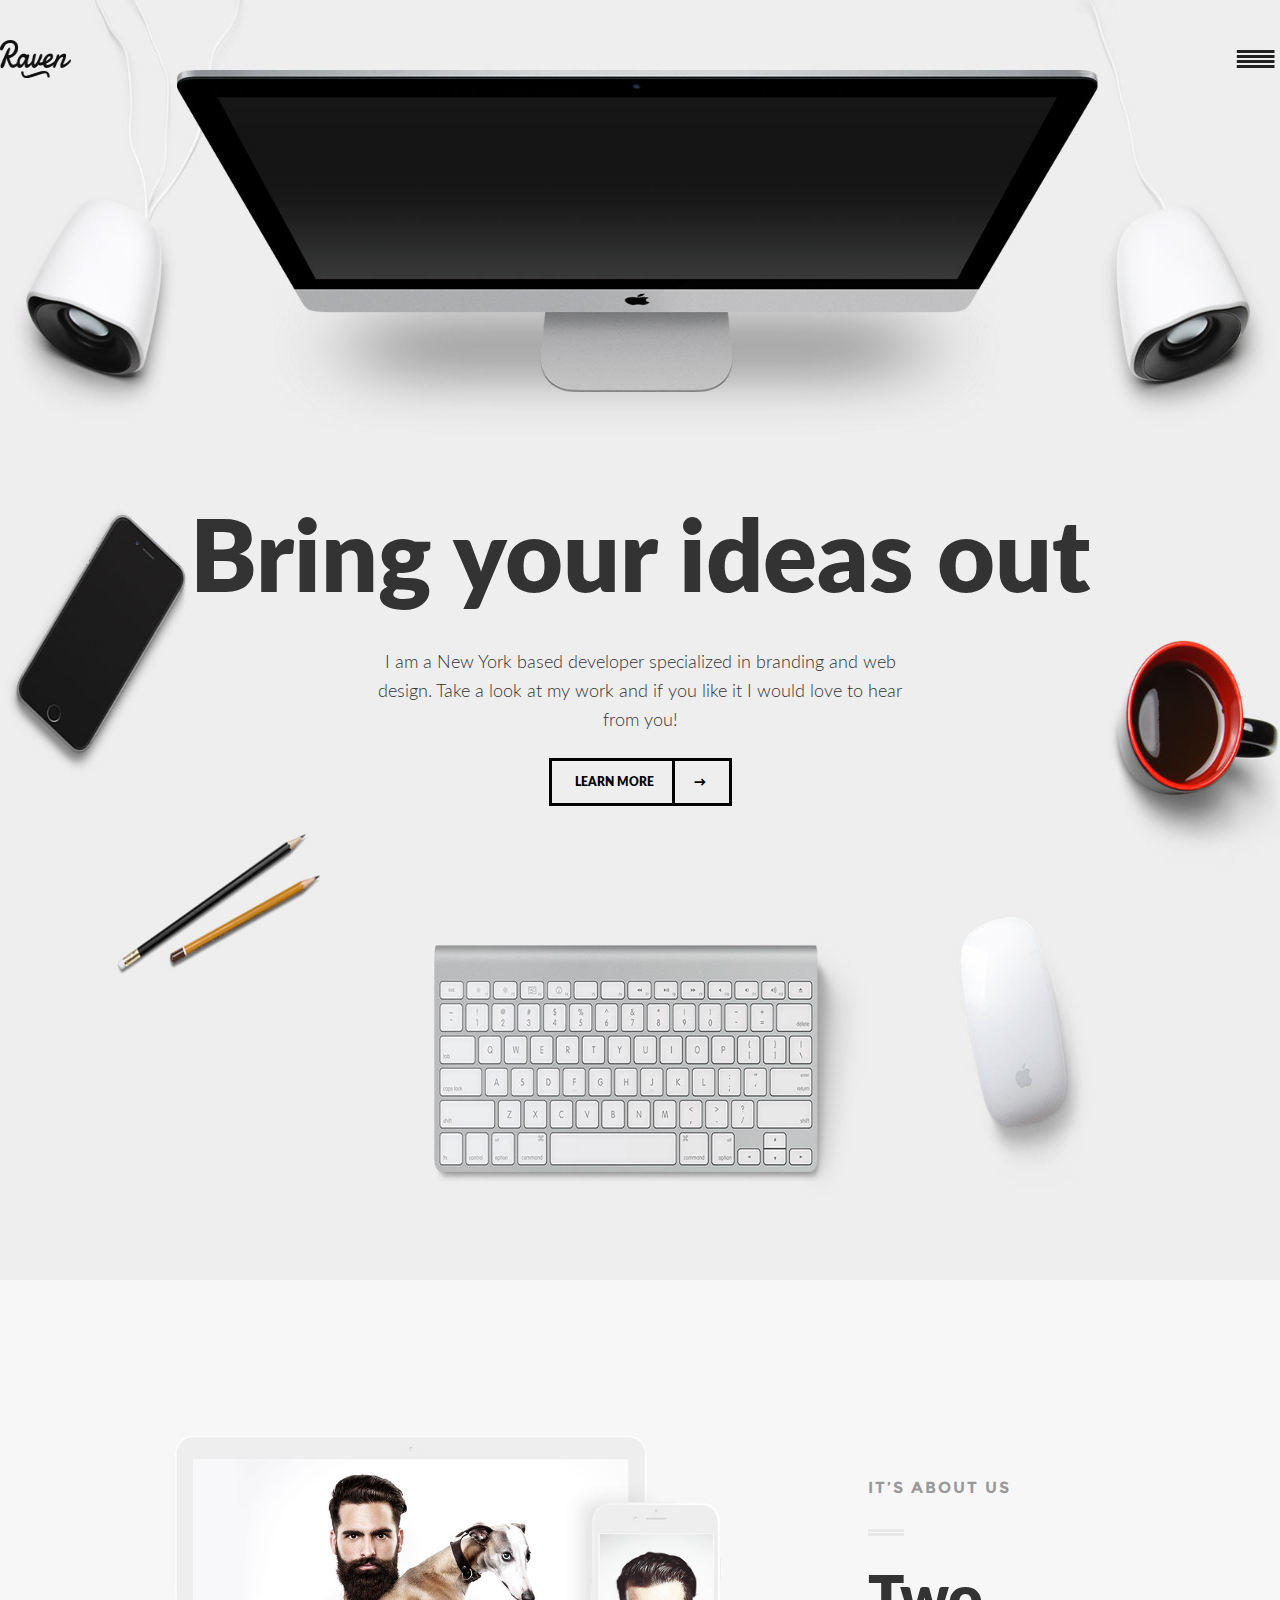
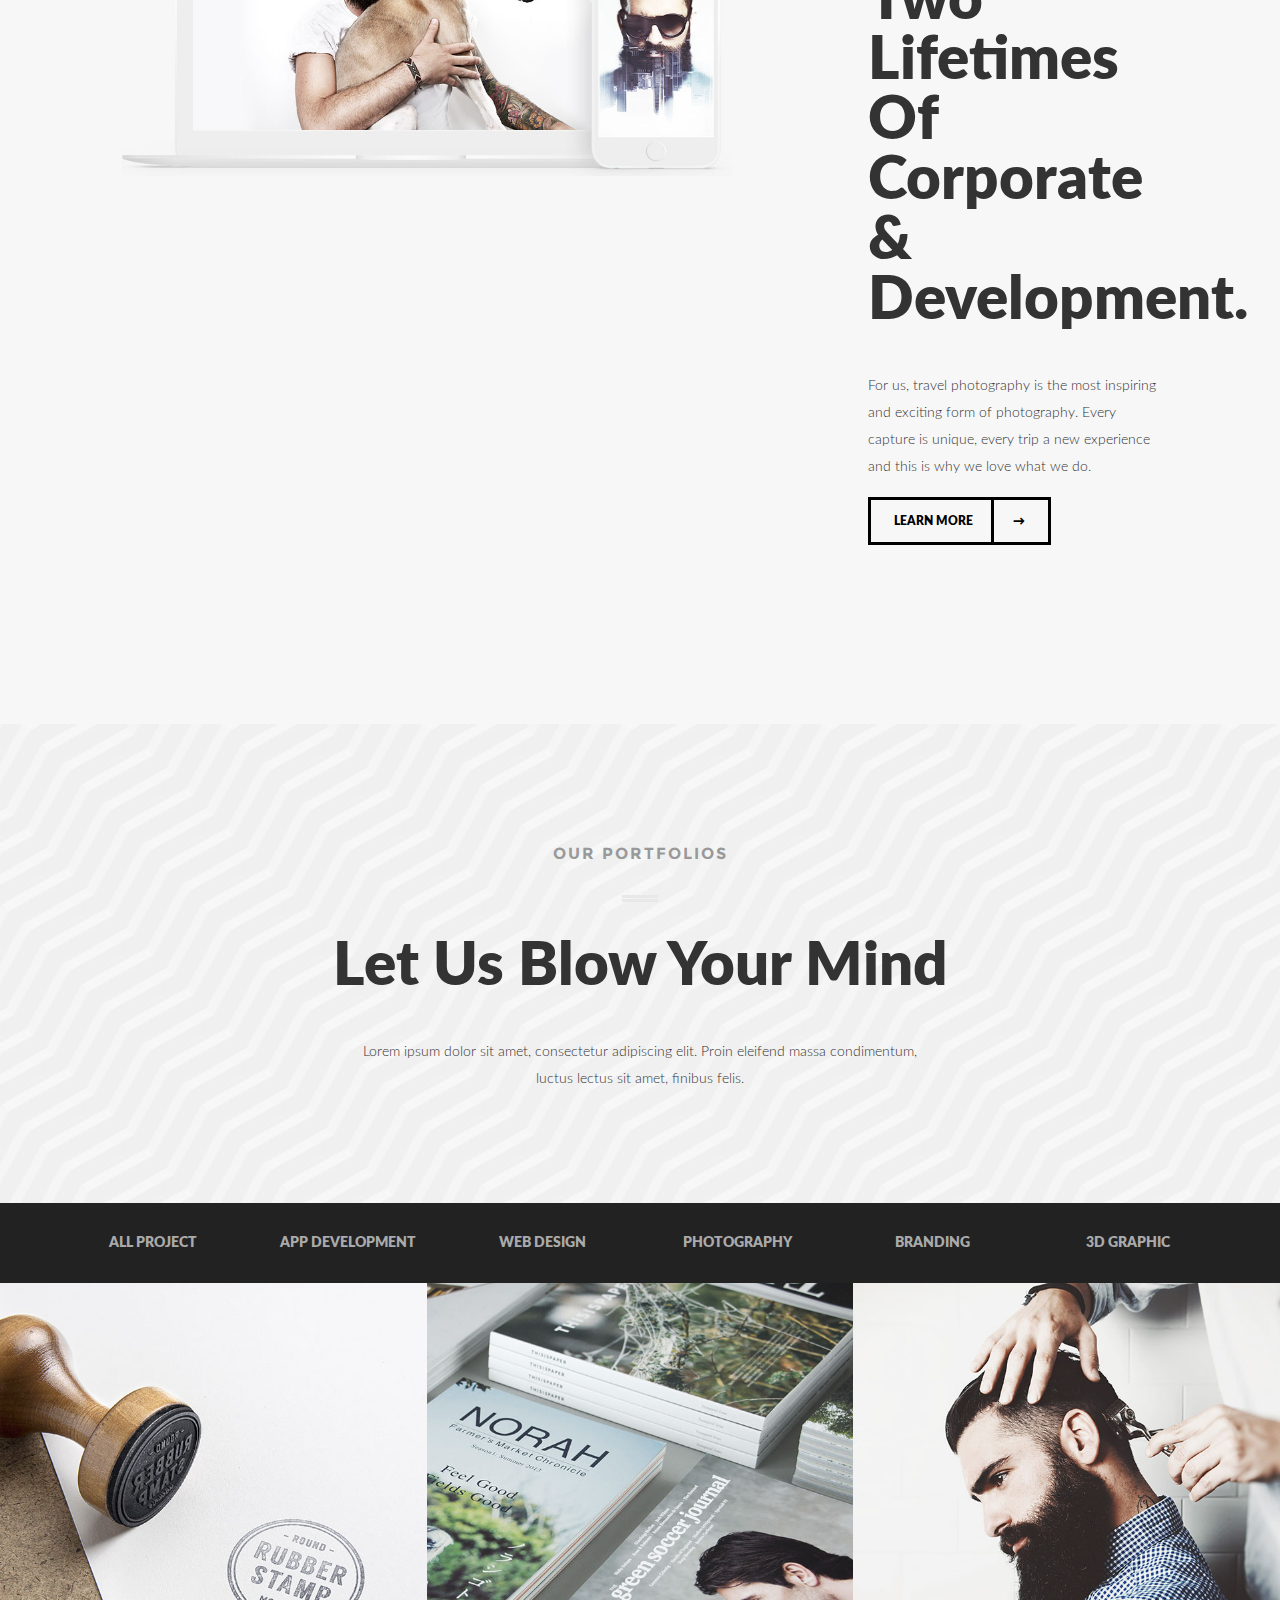
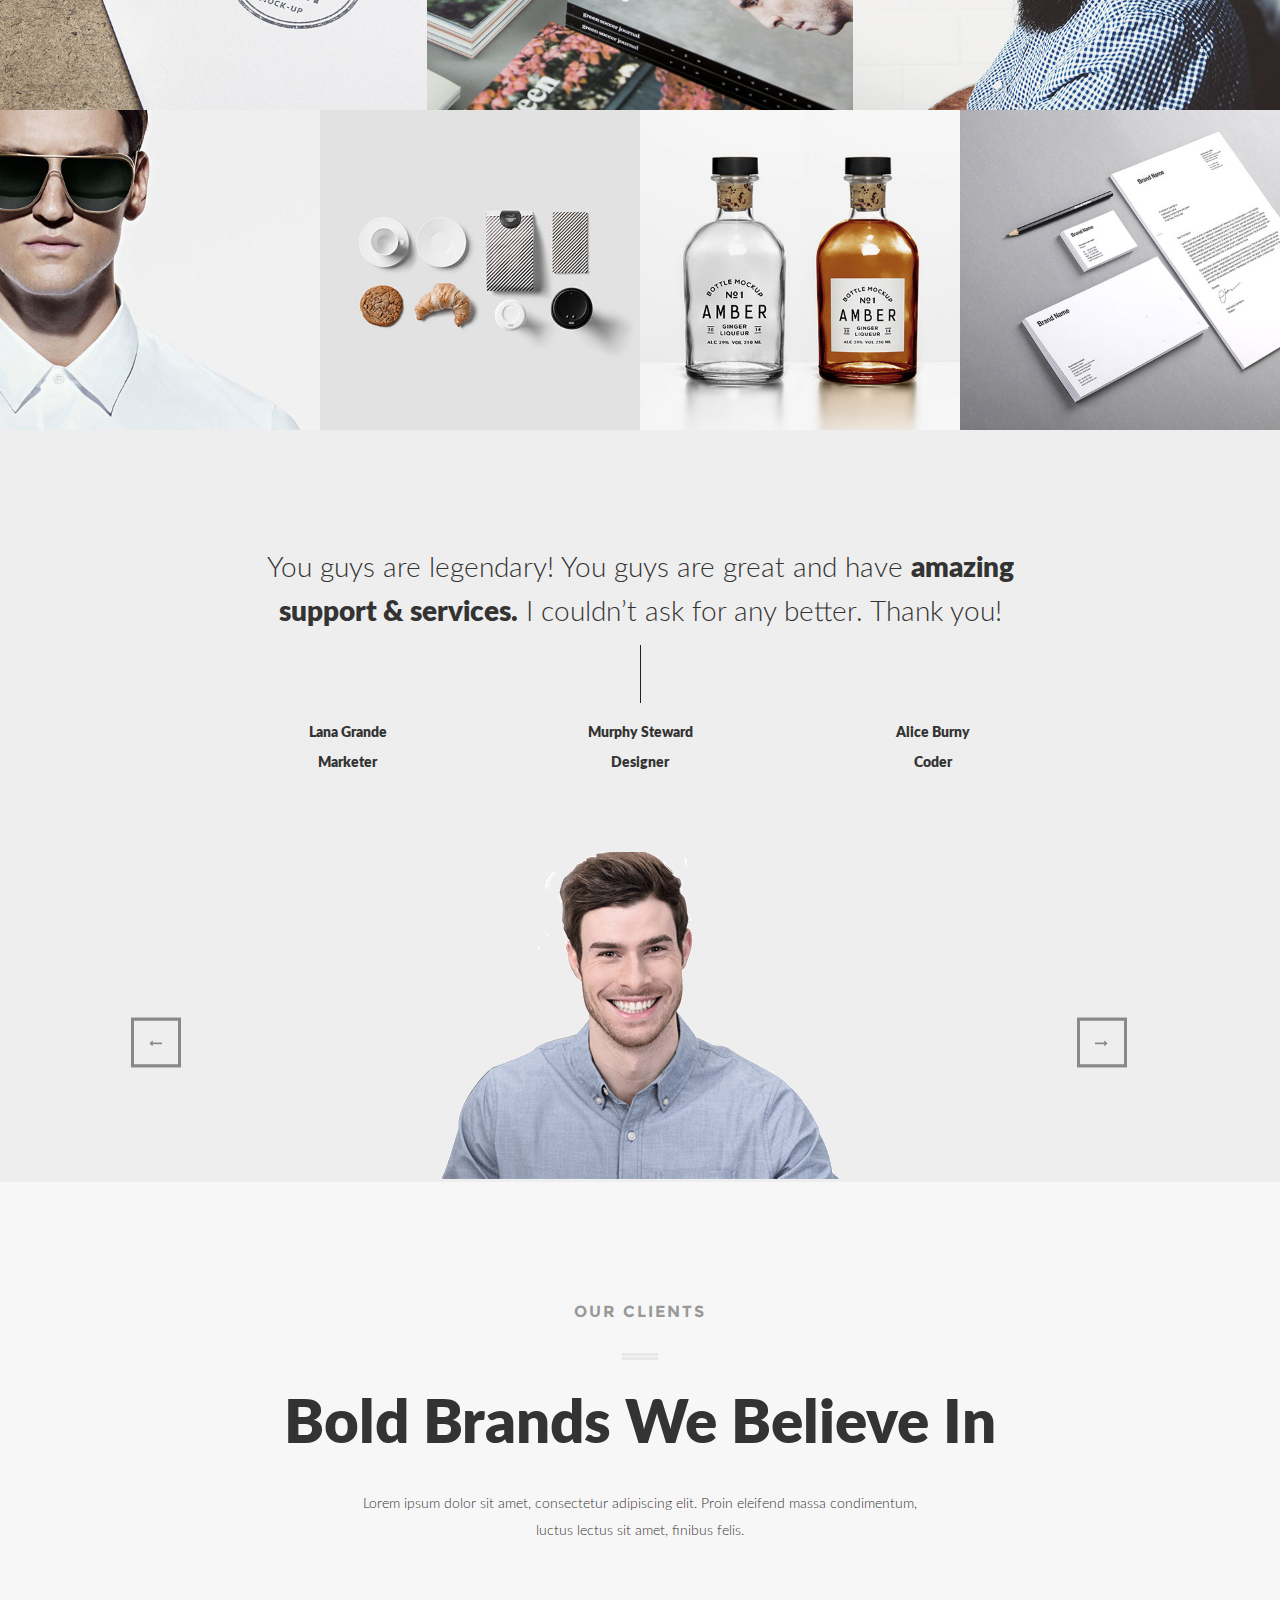
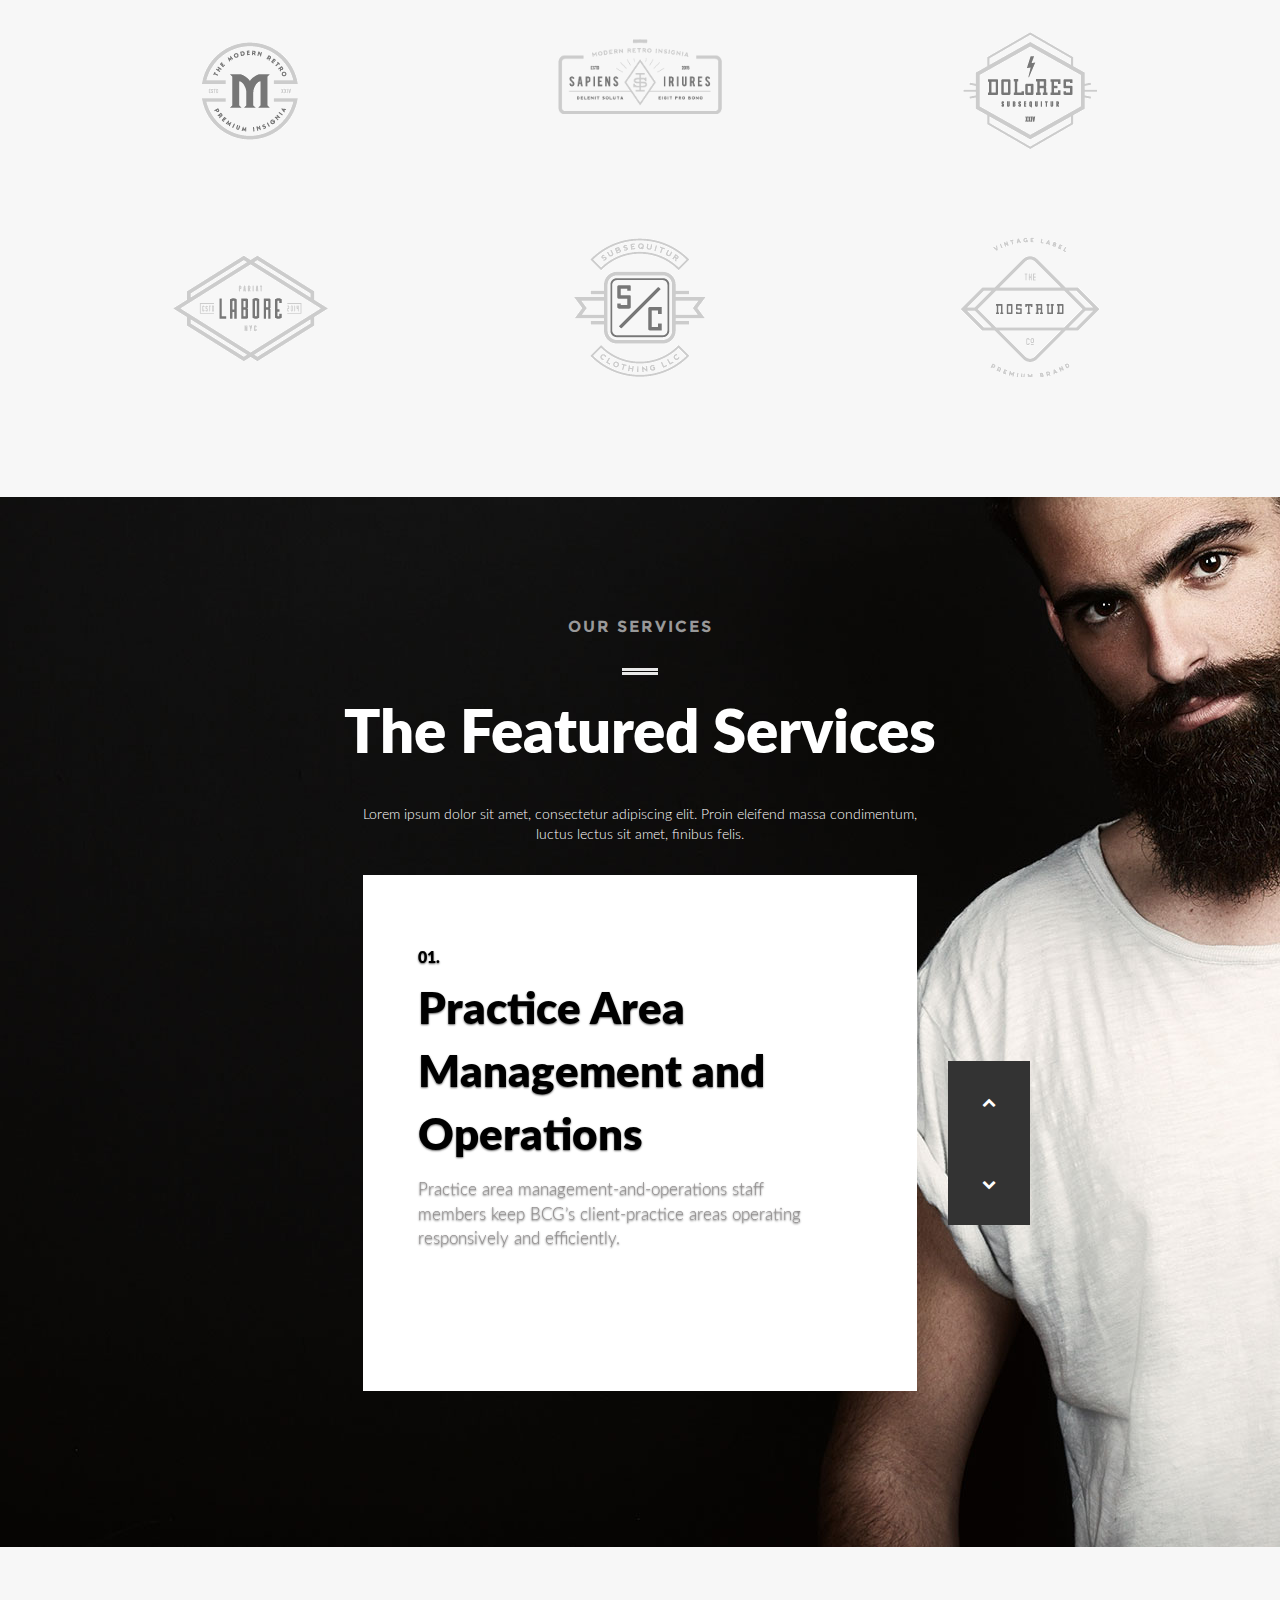
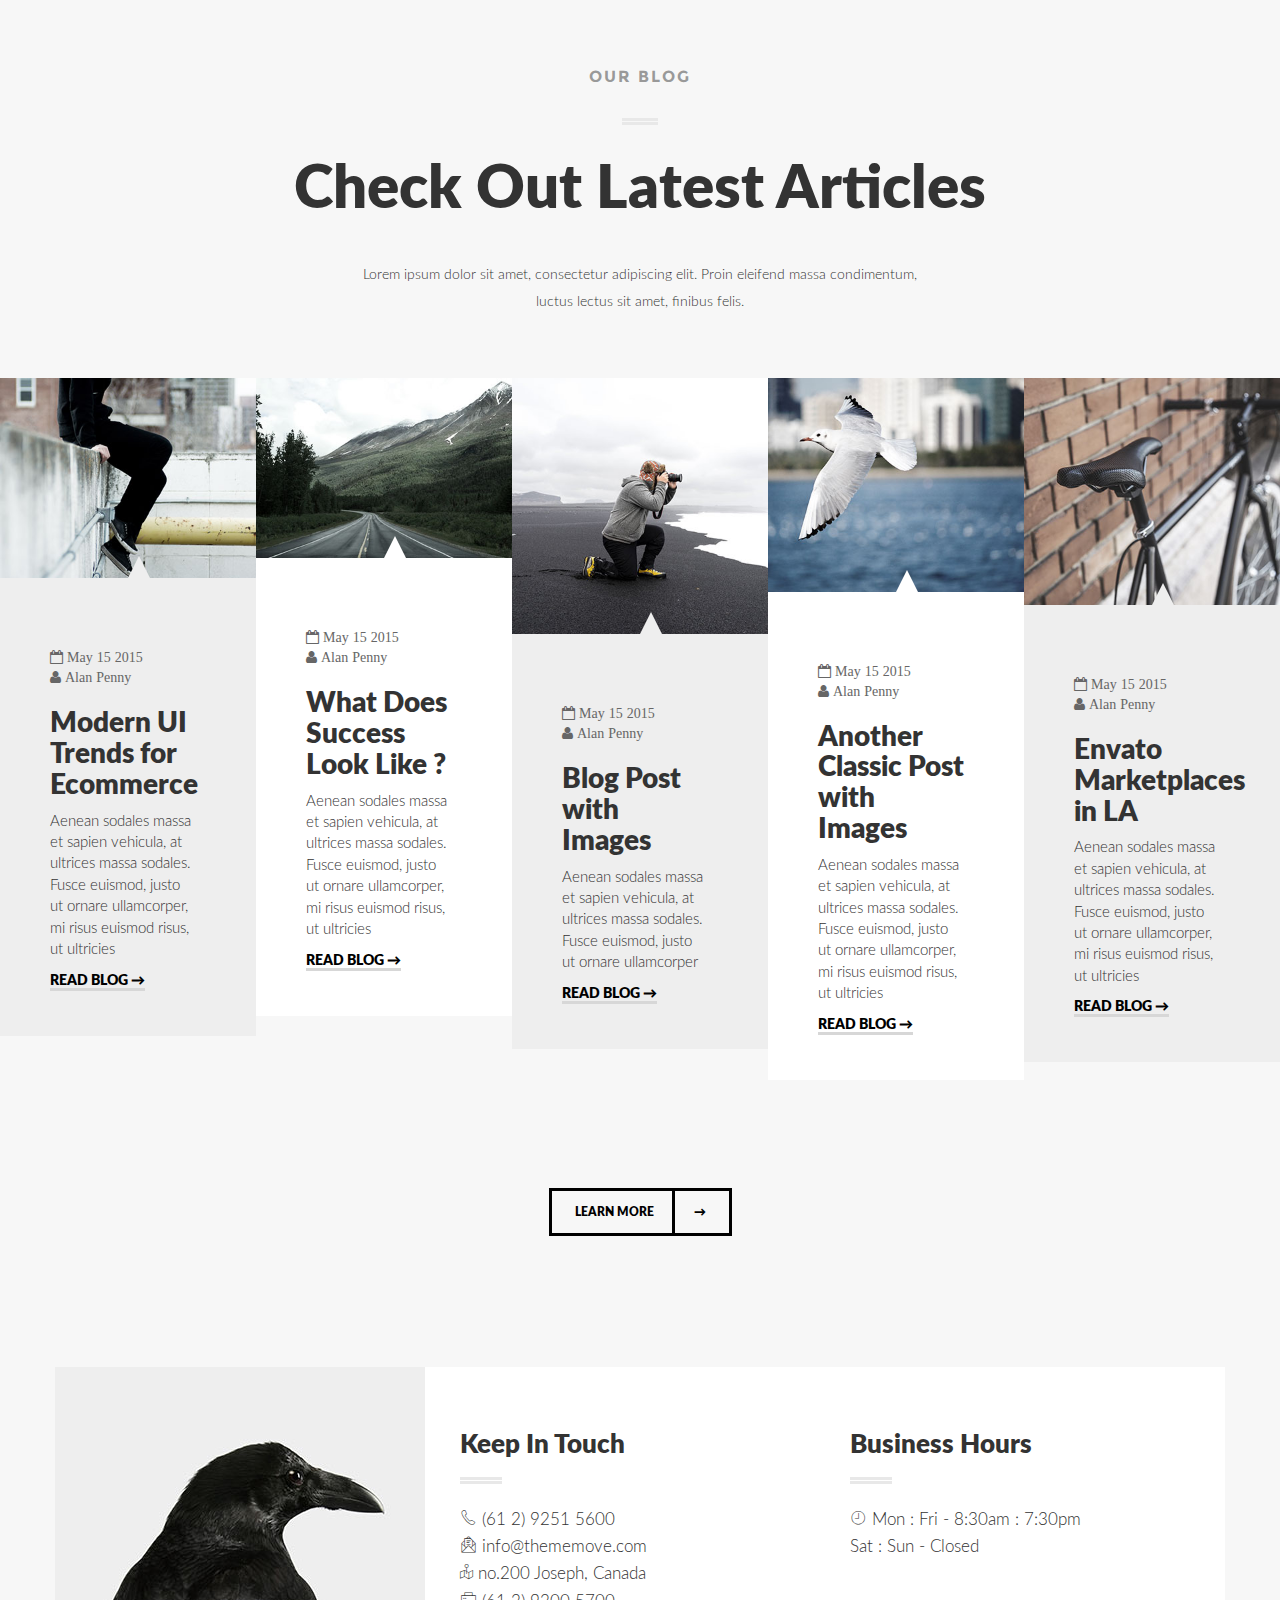
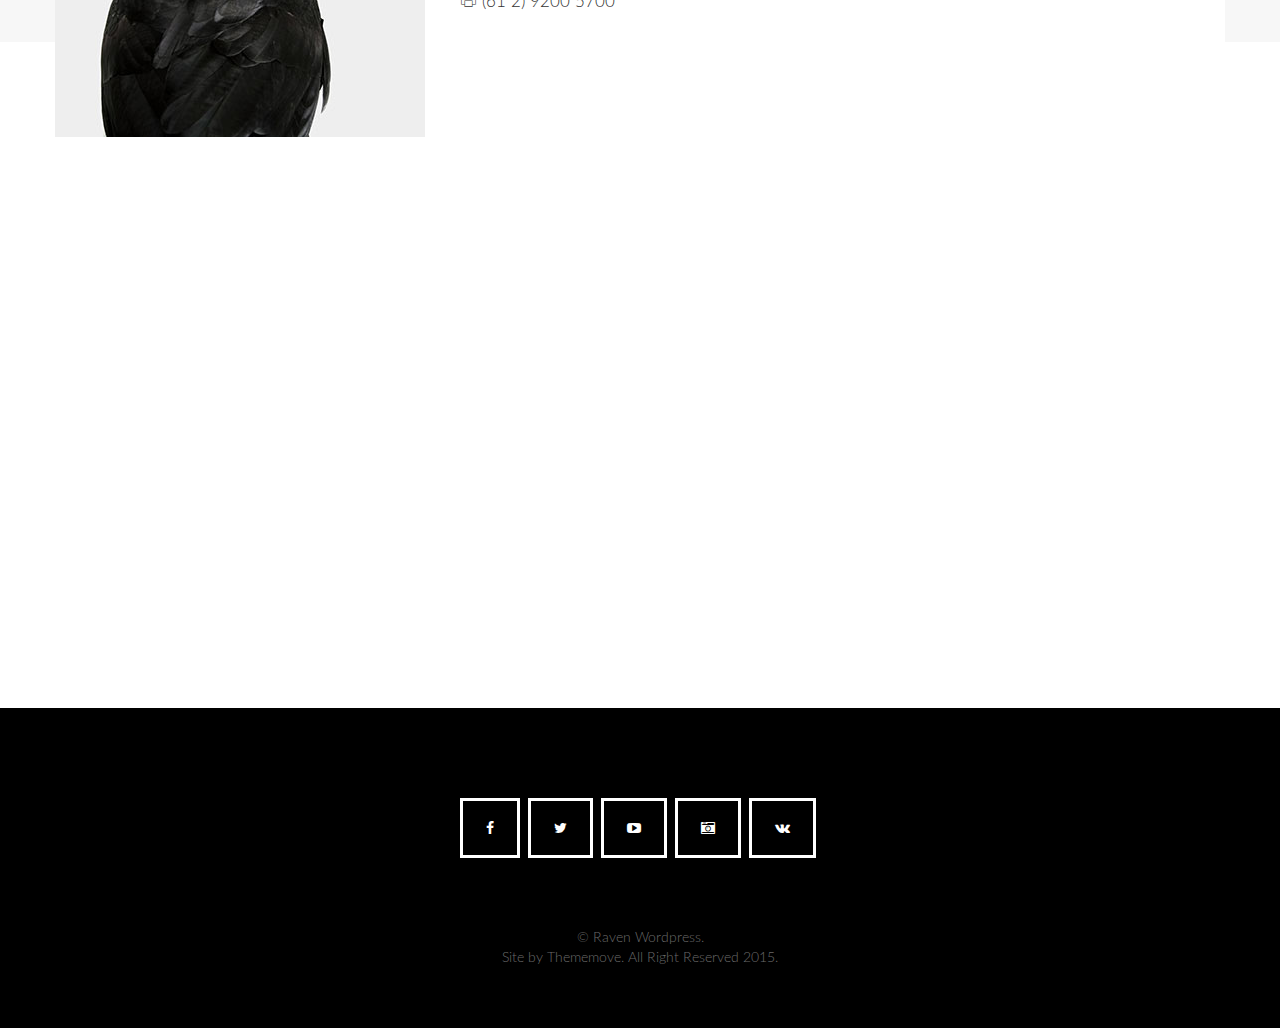
==== commit 4d05904f: "a" ====
--- a/index.html
+++ b/index.html
@@ -97,7 +97,7 @@
 			</div>
 		</div>
 		<div class="container-fluid">
-			<div class="row img-main-3">
+			<div class="row">
 				<div class="col-lg-4 col-md-4 col-sm-4 col-xs-12 nopaddingall">
 					<div class="pic">
 						<img src="img/01-Slider01_11.jpg" class="img-responsive img-center">
@@ -264,7 +264,7 @@
 							<img src="img/01-Slider012.png" class="img-responsive style-img-main5">
 						</div>
 						<div class="col-lg-offset-2 col-lg-2 col-md-4 col-sm-4 col-xs-4">
-							<img src="img/01-Slider012.png" class="img-responsive style-img-main5">
+							<img src="img/01-Slider011.png" class="img-responsive style-img-main5">
 						</div>
 						<div class="col-lg-1">
 						</div>
@@ -340,7 +340,7 @@
 					<p class="style-It1 p-icon">OUR BLOG<br></p>
 					<h1 class="style-Two">Check Out Latest Articles</h1>
 					<div class="col-lg-offset-3 col-lg-6">
-						<p class="style-For">Lorem ipsum dolor sit amet, consectetur adipiscing elit. Proin eleifend massa condimentum, luctus lectus sit amet, finibus felis.</p>
+						<p class="style-For3">Lorem ipsum dolor sit amet, consectetur adipiscing elit. Proin eleifend massa condimentum, luctus lectus sit amet, finibus felis.</p>
 					</div>
 					<div class="col-lg-offset-3">
 					</div>
@@ -350,7 +350,7 @@
 				<div class="row">
 					<div class="content-img">
 						<div class="main-img">
-							<img src="img/01-Slider01_68.jpg" class="img-responsive main-img1">
+							<img src="img/01-Slider01_68.jpg" class="img-responsive">
 							<div class="triangle">
 							</div>
 							<div class="style-info">
@@ -364,7 +364,7 @@
 							</div>
 						</div>
 						<div class="main-img">
-							<img src="img/01-Slider01_78.jpg" class="img-responsive main-img1">
+							<img src="img/01-Slider01_78.jpg" class="img-responsive">
 							<div class="triangle1">
 							</div>
 							<div class="style-info1">
@@ -378,7 +378,7 @@
 							</div>
 						</div>
 						<div class="main-img">
-							<img src="img/01-Slider01_71.jpg" class="img-responsive main-img1">
+							<img src="img/01-Slider01_71.jpg" class="img-responsive">
 							<div class="triangle">
 							</div>
 							<div class="style-info">
@@ -392,7 +392,7 @@
 							</div>
 						</div>
 						<div class="main-img">
-							<img src="img/01-Slider01_75.jpg" class="img-responsive main-img1">
+							<img src="img/01-Slider01_75.jpg" class="img-responsive">
 							<div class="triangle1">
 							</div>
 							<div class="style-info1">
@@ -406,7 +406,7 @@
 							</div>
 						</div>
 						<div class="main-img">
-							<img src="img/01-Slider01_81.jpg" class="img-responsive main-img1">
+							<img src="img/01-Slider01_81.jpg" class="img-responsive">
 							<div class="triangle">
 							</div>
 							<div class="style-info">
@@ -433,14 +433,14 @@
 						<img src="img/01-Slider01_88.jpg" class="responsive">
 					</div>
 					<div class="background-info-ic col-lg-4 col-md-4 col-sm-4 col-xs-4">
-						<h3 class="font-info p-icon">Keep In Touch<br></h3>
+						<h3 class="font-info p-icon2">Keep In Touch<br></h3>
 						<span class="style-info-ic"><i class="pe-7s-call"></i>  (61 2) 9251 5600</span><br>
 						<span class="style-info-ic"><i class="pe-7s-mail-open-file"></i>  info@thememove.com</span><br>
 						<span class="style-info-ic"><i class="pe-7s-map-2"></i>  no.200 Joseph, Canada</span><br>
 						<span class="style-info-ic"><i class="pe-7s-print"></i>  (61 2) 9200 5700</span><br>
 					</div>
 					<div class="background-info-ic col-lg-4 col-md-4 col-sm-4 col-xs-4">
-						<h3 class="font-info p-icon">Business Hours<br></h3>
+						<h3 class="font-info p-icon2">Business Hours<br></h3>
 						<time class="style-info-ic"><i class="pe-7s-clock"></i>  Mon : Fri - 8:30am : 7:30pm <br> Sat : Sun - Closed</time>
 					</div>
 				</div>
--- a/css/styles.css
+++ b/css/styles.css
@@ -332,11 +332,11 @@
 	.style-For2{
 		font-family:'LatoLight';
 		font-size:font-size:17px;
-		margin-bottom:97px;
+		margin-bottom:87px;
 		line-height:27px;
 	}
 	.margin-style-img-main5-1{
-		margin-top: 245px;
+		margin-top: 205px;
 	}
 /* main 6 */
 	.background-main6{
@@ -417,6 +417,12 @@
 		background-color:#f7f7f7;
 		height:1695px;
 	}
+	.style-For3{
+		font-family:'LatoLight';
+		font-size:font-size:17px;
+		margin-bottom:62px;
+		line-height:27px;
+	}
 	.content-img{
 		display:inline;
 	}
@@ -464,7 +470,7 @@
 		margin-right:auto;
 	}
 	.margin-1{
-		margin-top:80px;
+		margin-top:122px;
 	}
 	.style-info-ic{
 		font-family:'LatoLight';
@@ -479,9 +485,20 @@
 		font-size:26px;
 		letter-spacing:2.5;
 		line-height:28.6px;
+		margin-top: 64px;
 	}
 	.margin-info{
 		margin-top:145px;
+	}
+	.p-icon2::after{
+		background-color:rgba(0, 0, 0, 0); 
+		content: "aa";
+		border-color:#e8e8e8;
+		border-top-style:solid;
+		border-bottom-style:solid;
+		color:rgba(0, 0, 0, 0); 
+		font-size:1px;
+		letter-spacing:20px;
 	}
 	.video{
 		width:100%;
@@ -507,6 +524,10 @@
 		margin-top: -22px;
 		position: relative;
 	}
+	.content-img1{
+		max-width:100%;
+		height:100%;
+	}
 /* footer */
 	.background-footer{
 		background-color:#000;
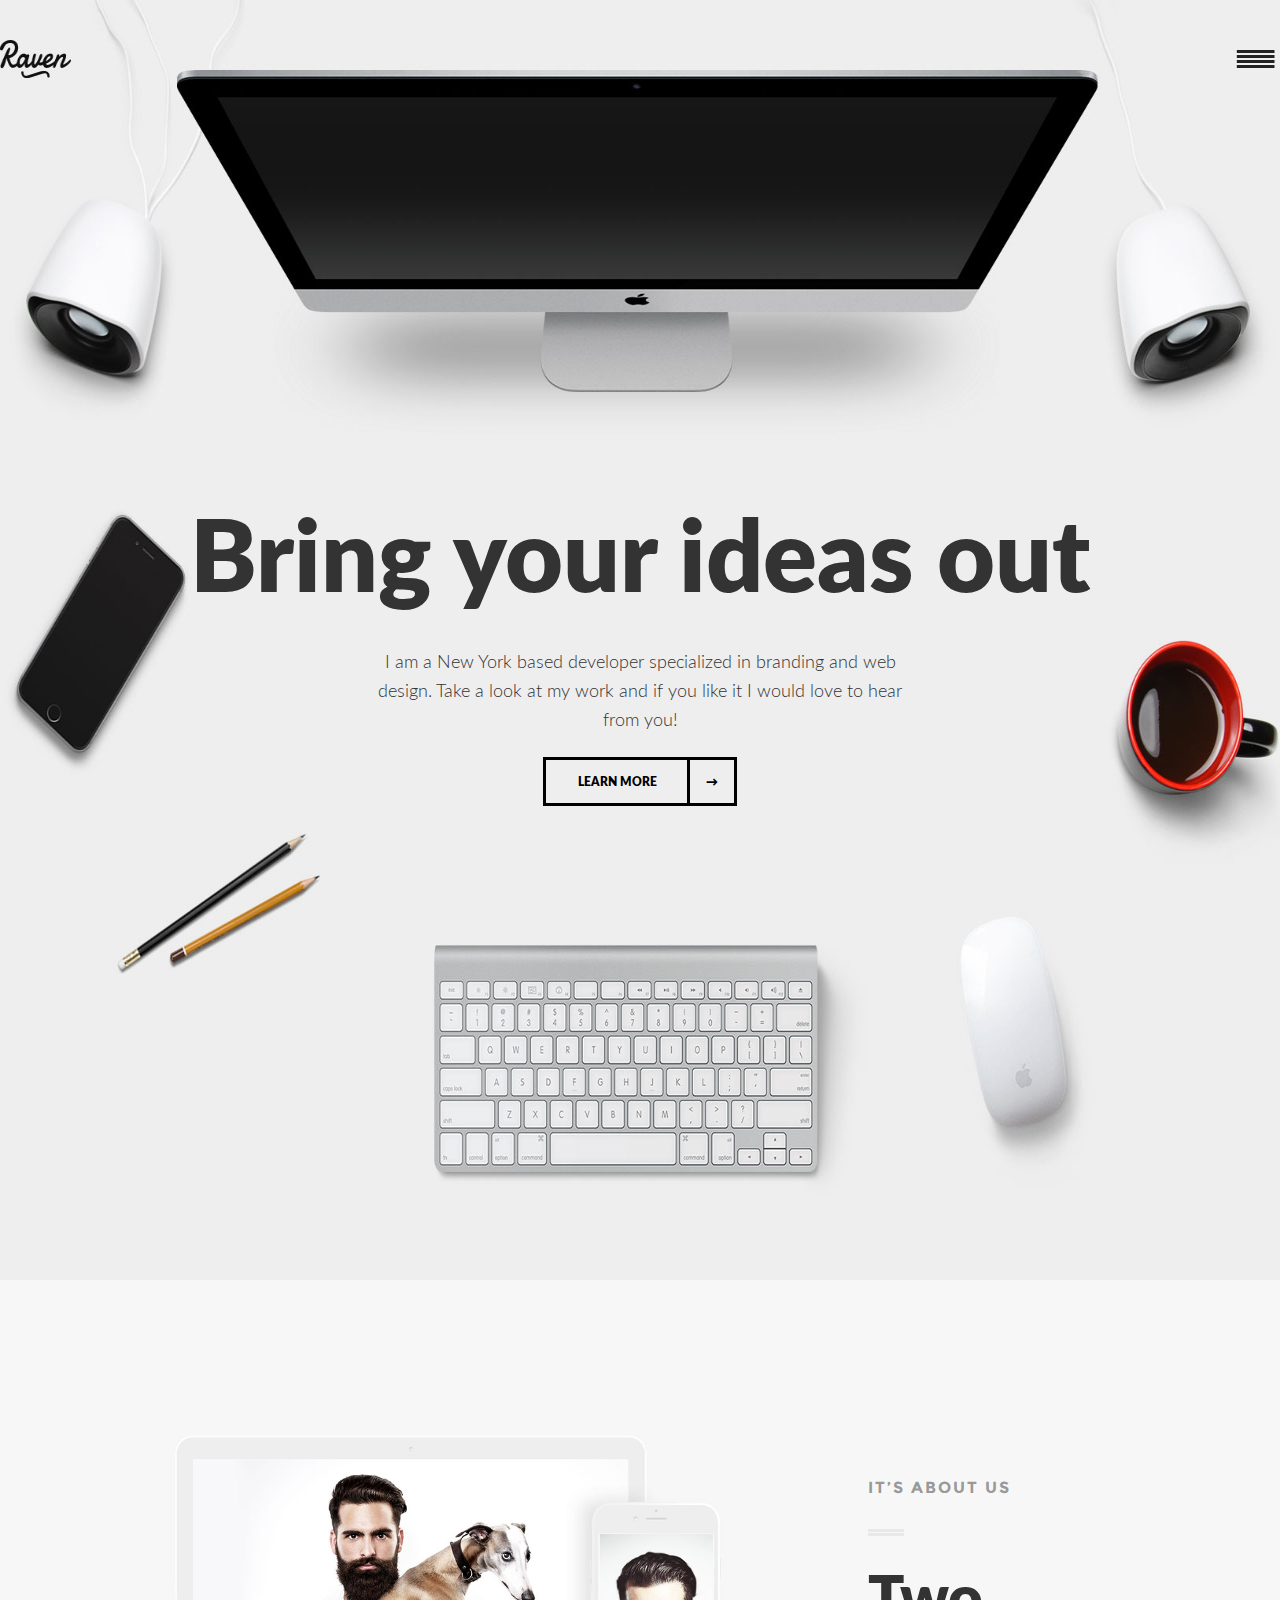
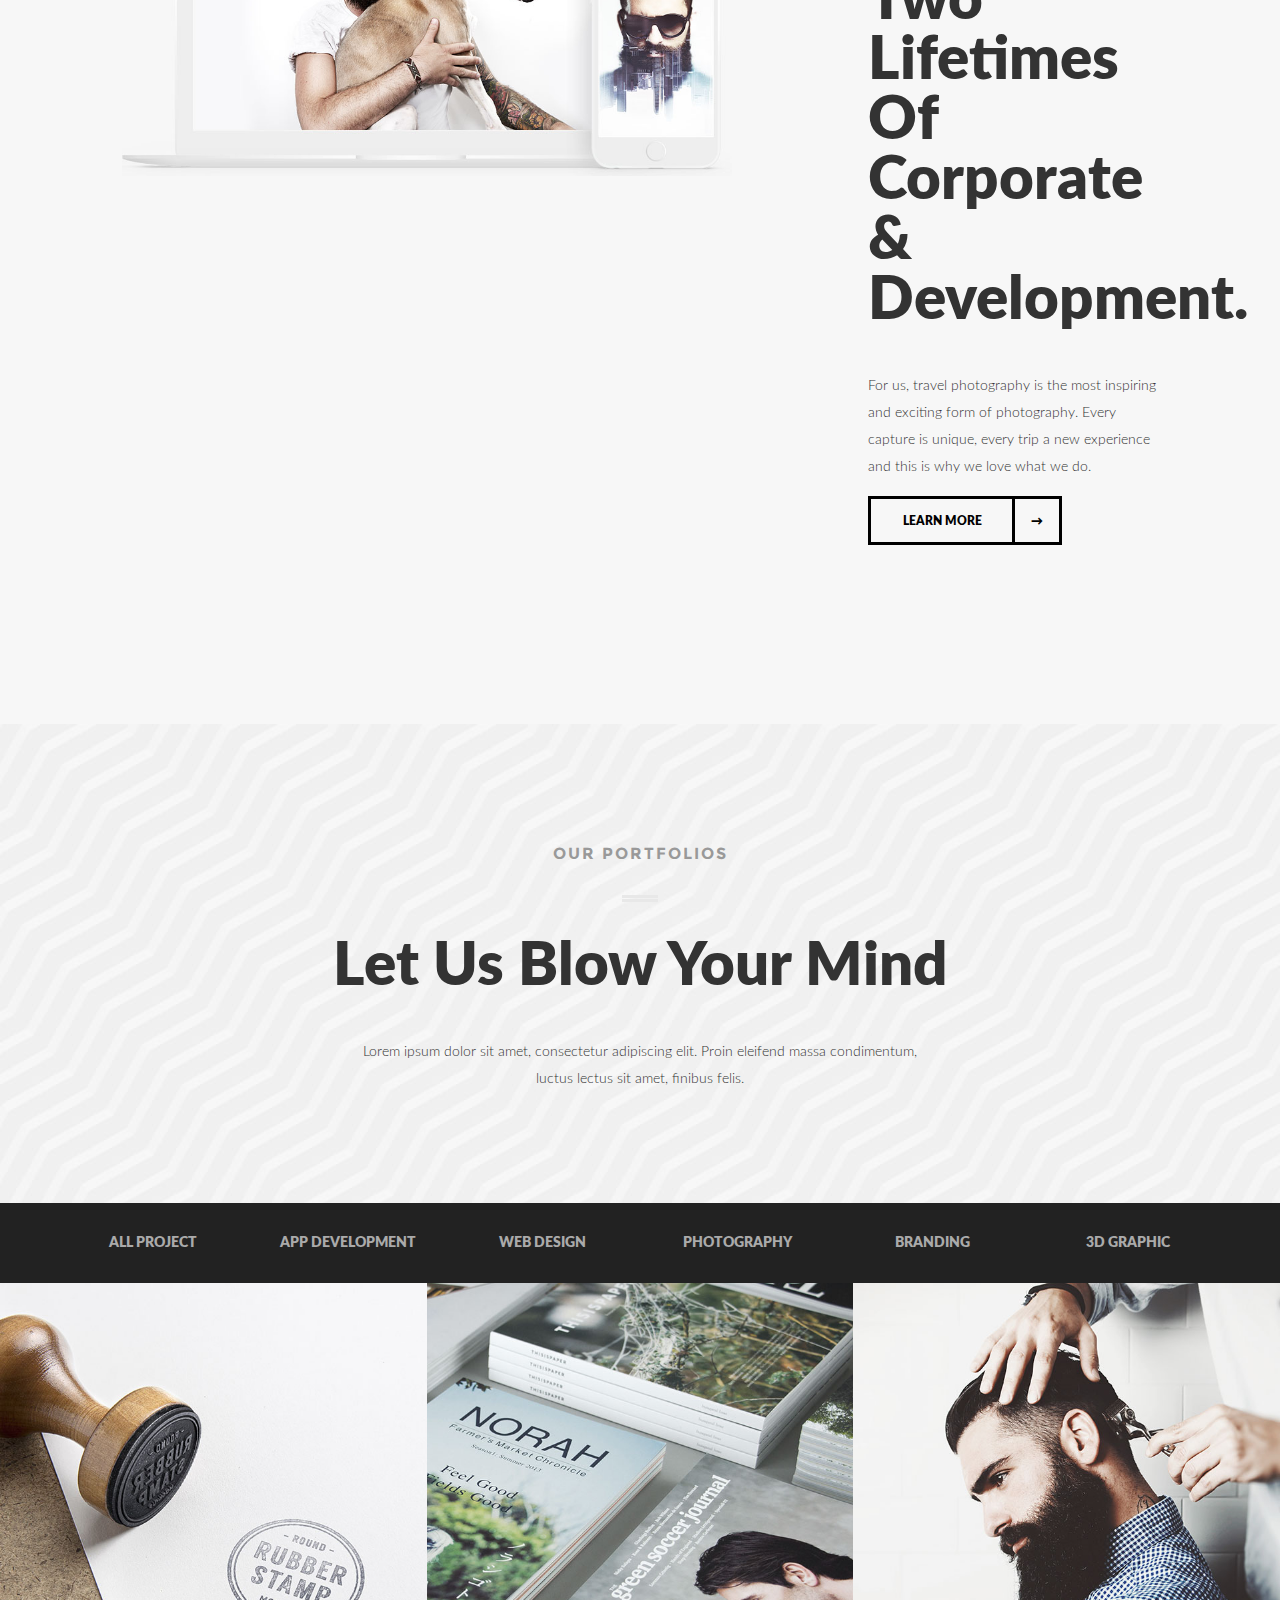
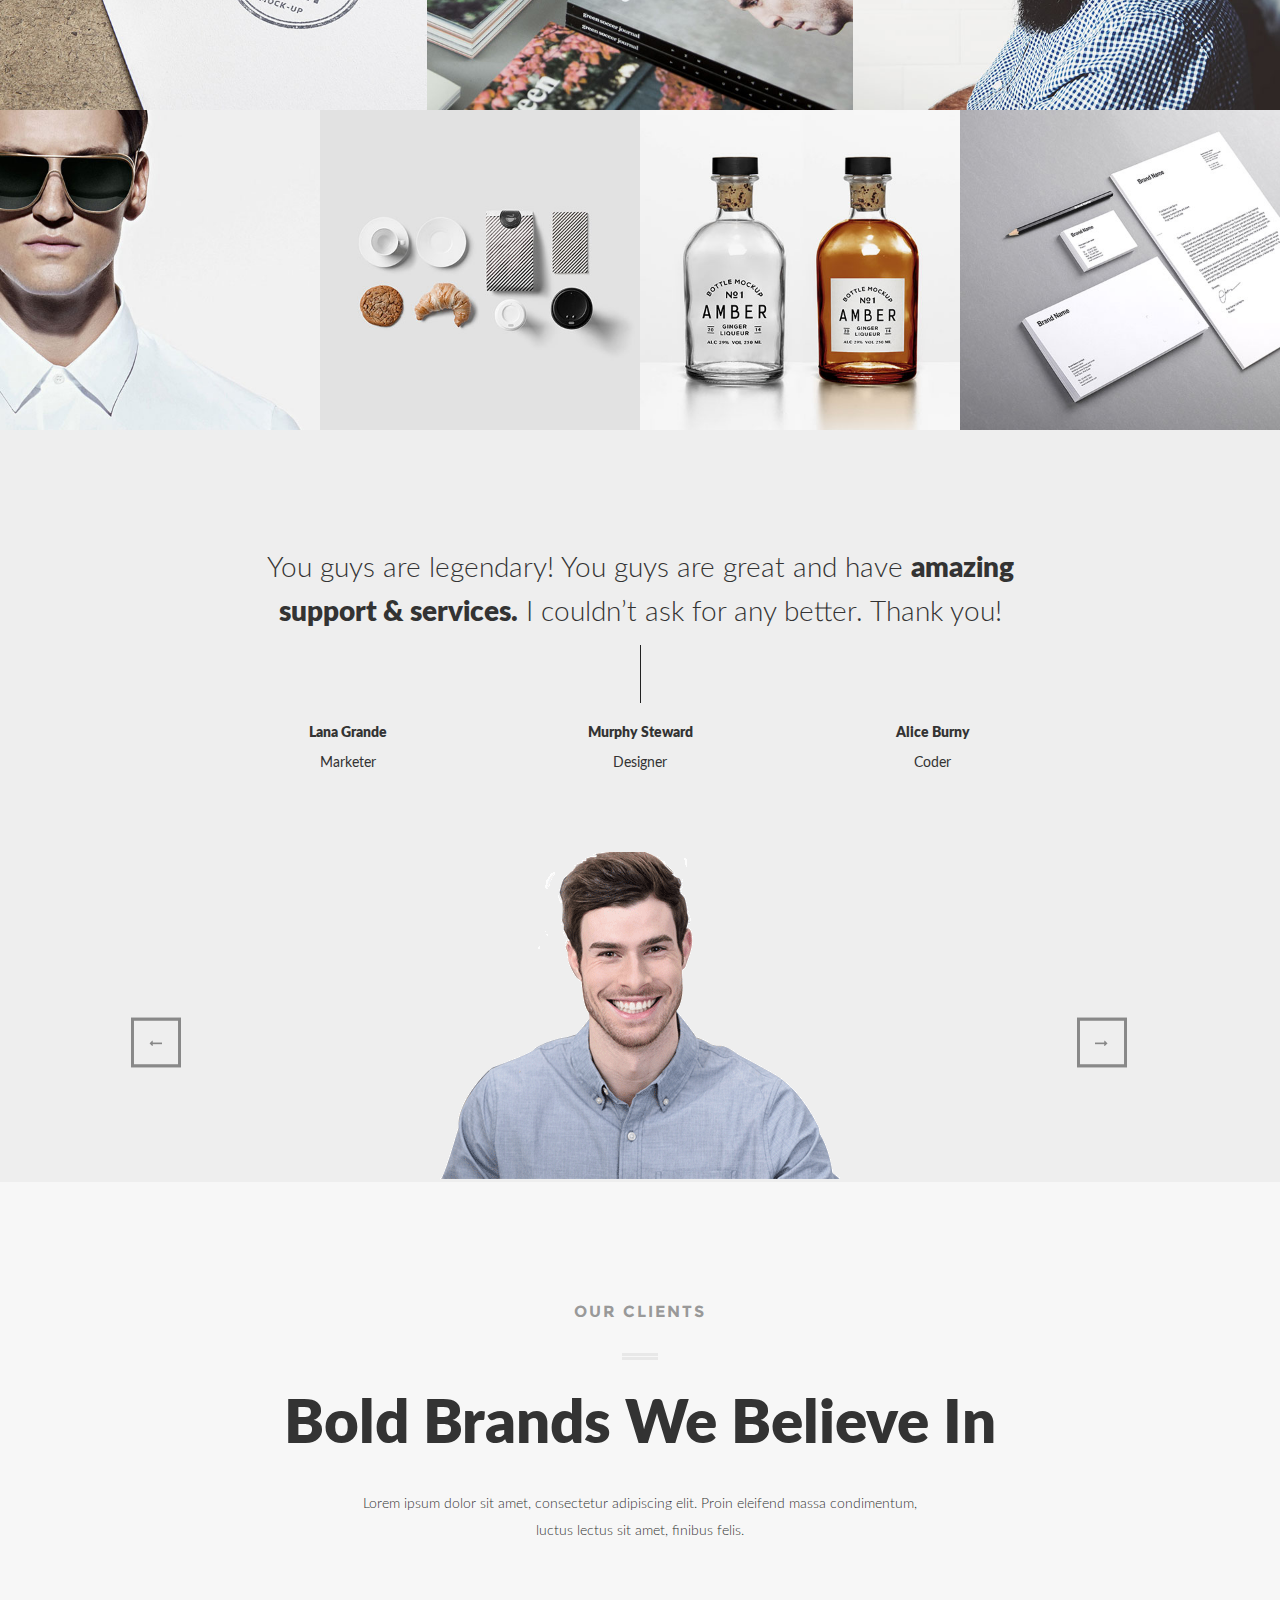
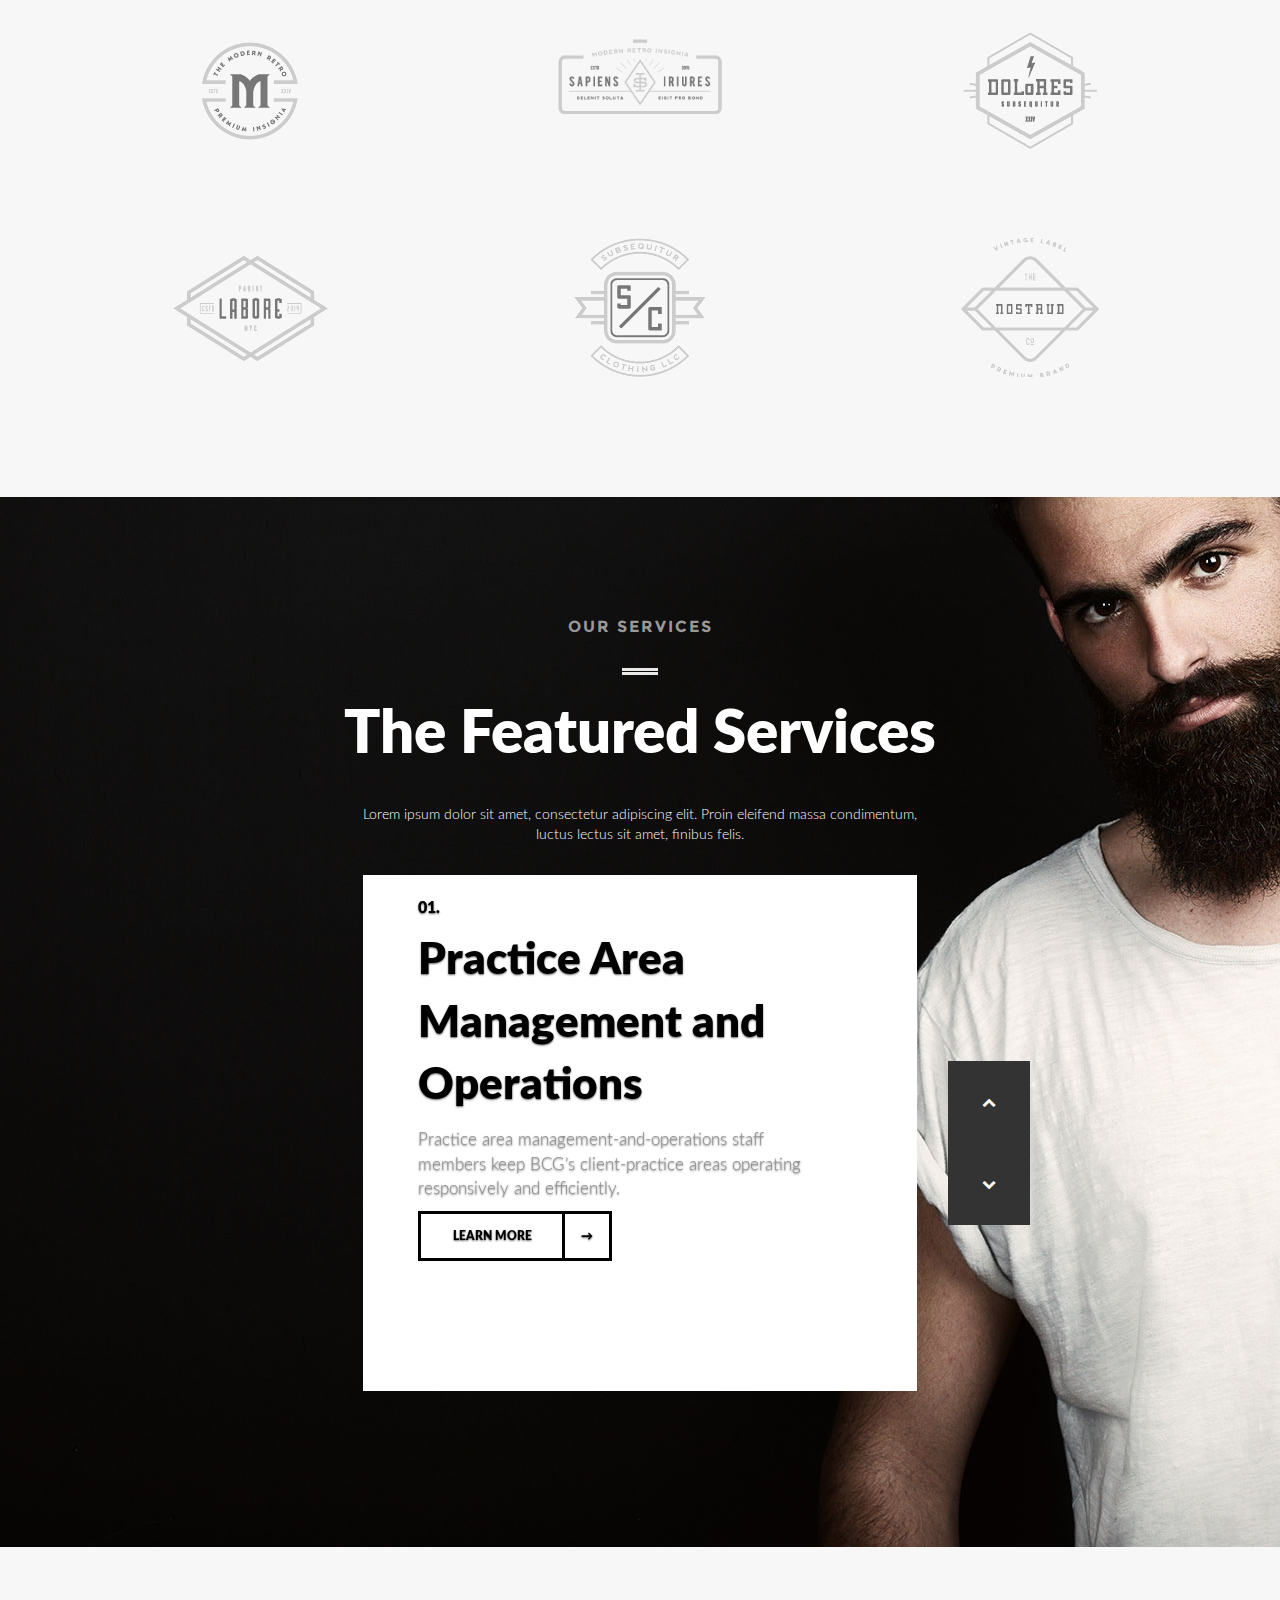
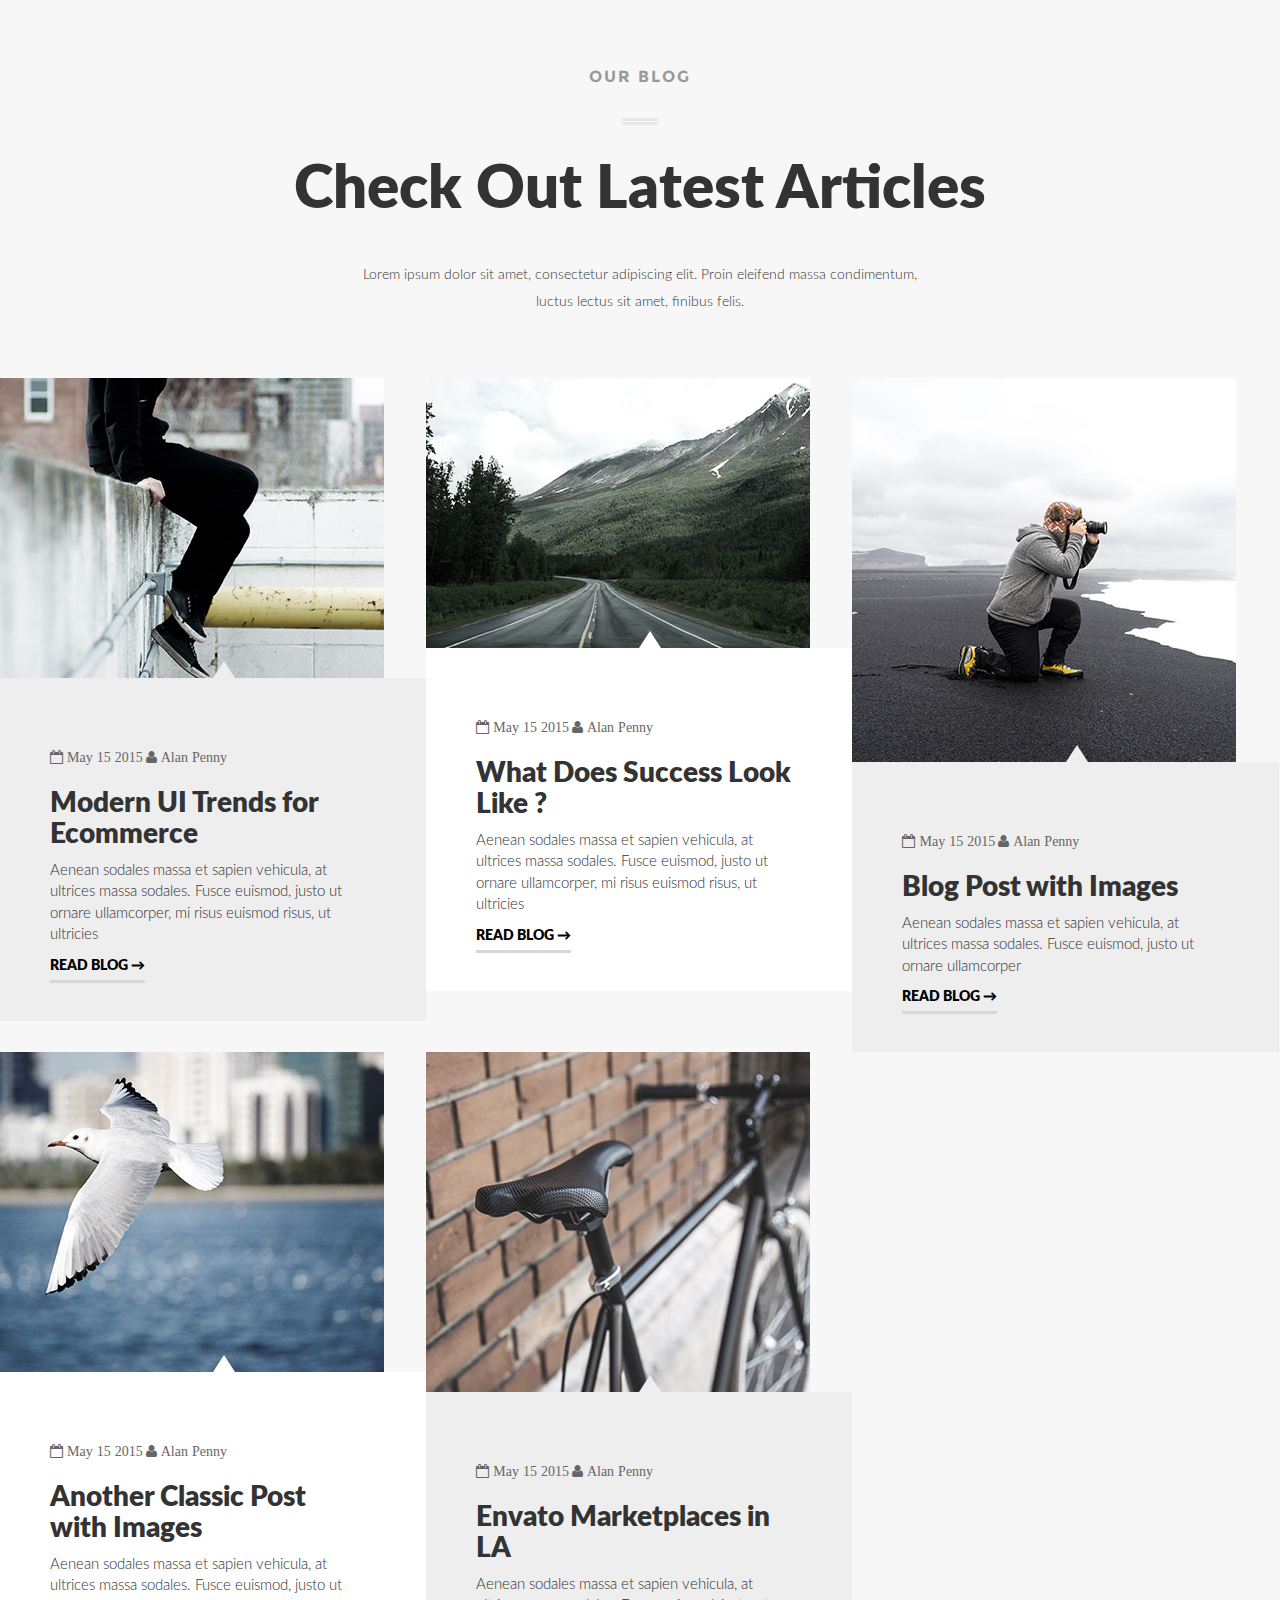
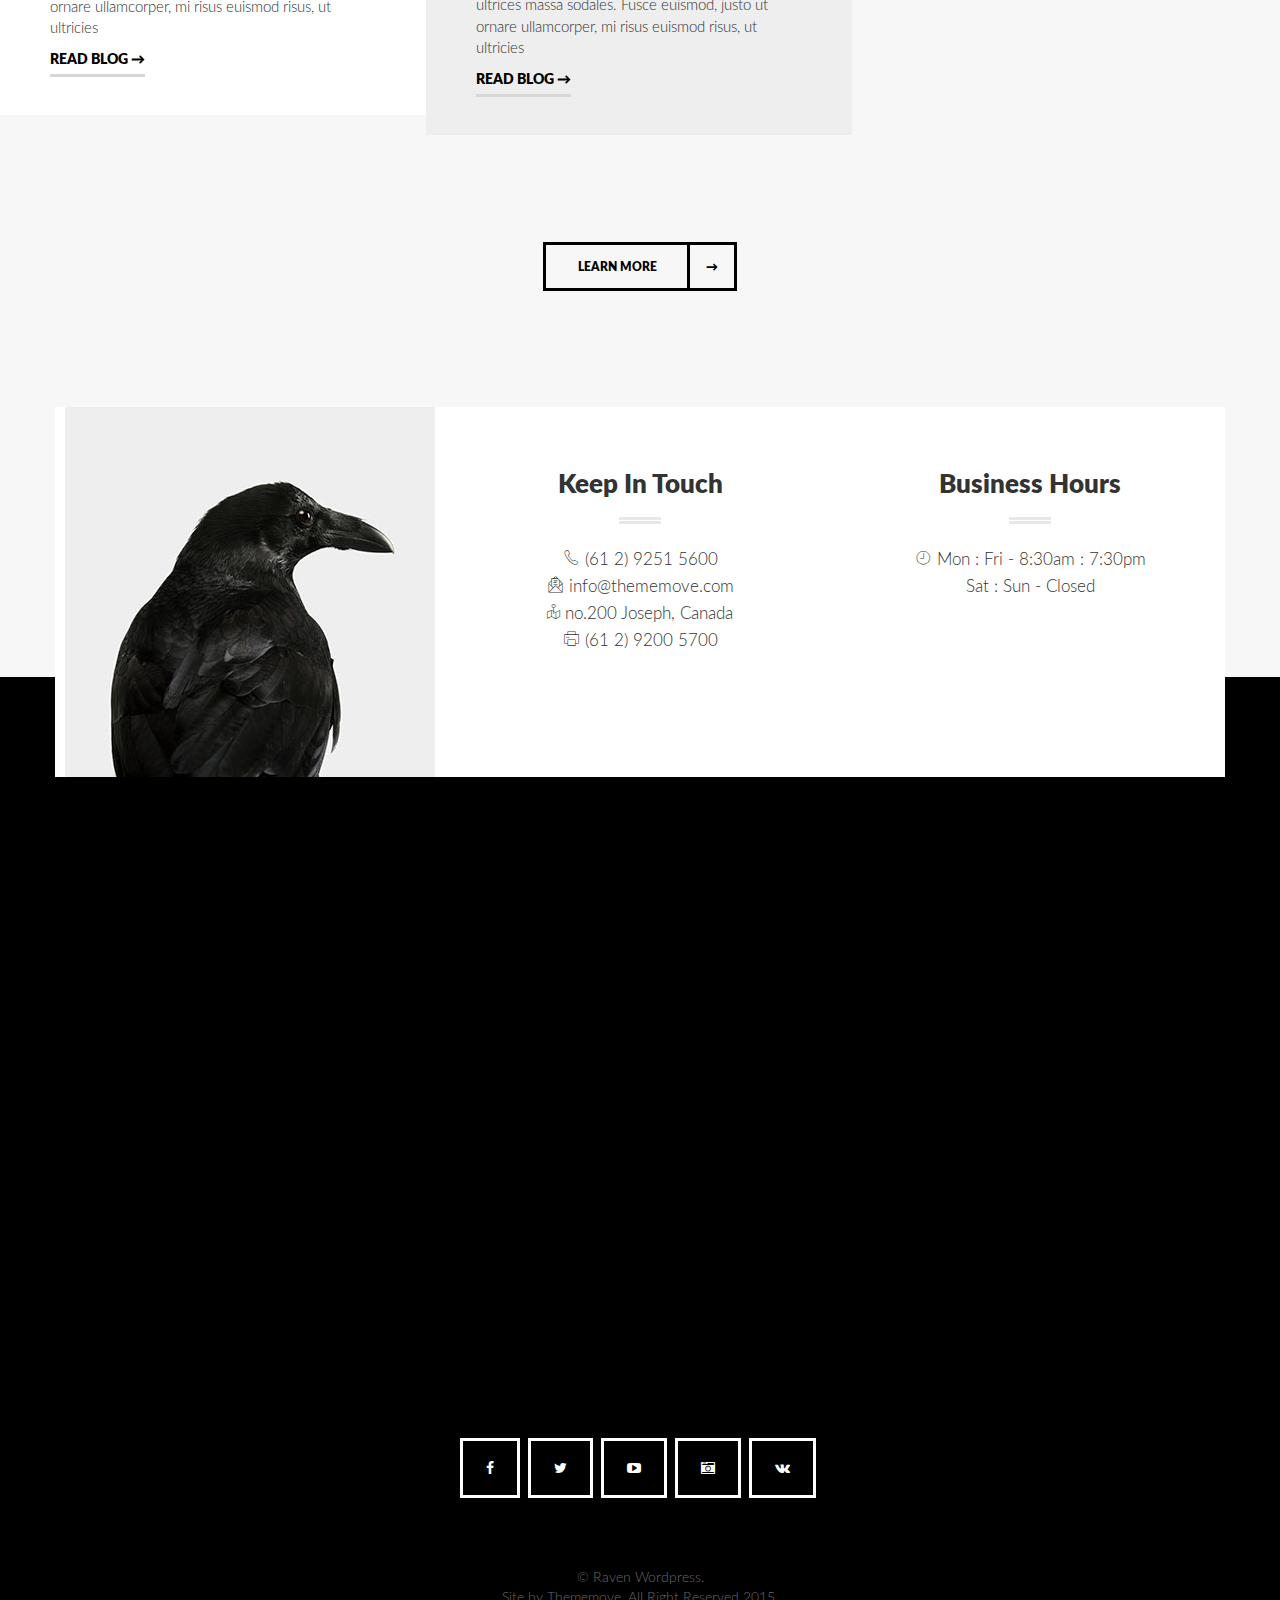
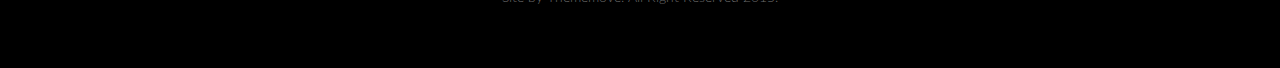
==== commit 8bdc77a9: "a" ====
--- a/index.html
+++ b/index.html
@@ -29,7 +29,7 @@
 				<div class="col-lg-6 text-center">
 					<p class="text-center style-p">I am a New York based developer specialized in branding and web design.
 					Take a look at my work and if you like it I would love to hear from you!</p>
-					<a href="#" class="border-learn"> LEARN MORE &nbsp; &nbsp; &nbsp;<span class="border-icon">&rarr;</span></a>
+					<a href="#" class="border-learn"> LEARN MORE &nbsp; &nbsp; &nbsp; &nbsp; &nbsp;<span class="border-icon">&rarr;</span></a>
 				</div>
 				<div class="col-lg-3">
 				</div>
@@ -50,7 +50,7 @@
 						<p class="style-It p-icon">IT’S ABOUT US<br></p>
 						<h1 class="style-Two">Two Lifetimes Of Corporate & Development.</h1>
 						<p class="style-For1">For us, travel photography is the most inspiring and exciting form of photography. Every capture is unique, every trip a new experience and this is why we love what we do.</p>
-						<a href="#" class="border-learn"> LEARN MORE &nbsp; &nbsp; &nbsp;<span class="border-icon">&rarr;</span></a>
+						<a href="#" class="border-learn"> LEARN MORE &nbsp; &nbsp; &nbsp; &nbsp; &nbsp;<span class="border-icon">&rarr;</span></a>
 					</div>
 				</div>
 			</div>
@@ -74,22 +74,22 @@
 			<div class="container">
 				<ul class="nav nav-pills  style-ul">
 					<div class="row">
-						<div class="col-lg-2 col-sm-4 col-xs-4 margin-menu">
+						<div class="col-lg-2 col-sm-4 col-xs-6 margin-menu">
 							<li class="content-menu text-center"><a class="hover-menu h5" href="#">ALL PROJECT</a></li>
 						</div>
-						<div class="col-lg-2 col-sm-4 col-xs-4 margin-menu">
+						<div class="col-lg-2 col-sm-4 col-xs-6 margin-menu">
 							<li class="content-menu text-center"><a class="hover-menu h5" href="#">APP DEVELOPMENT</a></li>
 						</div>
-						<div class="col-lg-2 col-sm-4 col-xs-4 margin-menu">
+						<div class="col-lg-2 col-sm-4 col-xs-6 margin-menu">
 							<li class="content-menu text-center"><a class="hover-menu h5" href="#">WEB DESIGN</a></li>
 						</div>
-						<div class="col-lg-2 col-sm-4 col-xs-4 margin-menu">
+						<div class="col-lg-2 col-sm-4 col-xs-6 margin-menu">
 							<li class="content-menu text-center"><a class="hover-menu h5" href="#">PHOTOGRAPHY</a></li>
 						</div>
-						<div class="col-lg-2 col-sm-4 col-xs-4 margin-menu">
+						<div class="col-lg-2 col-sm-4 col-xs-6 margin-menu">
 							<li class="content-menu text-center"><a class="hover-menu h5" href="#">BRANDING</a></li>
 						</div>
-						<div class="col-lg-2 col-sm-4 col-xs-4 margin-menu">
+						<div class="col-lg-2 col-sm-4 col-xs-6 margin-menu">
 							<li class="content-menu text-center"><a class="hover-menu h5" href="#">3D GRAPHIC</a></li>
 						</div>
 					</div>
@@ -105,7 +105,7 @@
 							<div class="style-hover">
 								<p class="style-p-hover">BRANDING</p>
 								<h1 class="style-p-hover1 p-icon1">Product Mockup Accessories<br></h1>
-								<a href="#" class="border-learn-1"> LEARN MORE &nbsp; &nbsp; &nbsp;<span class="border-icon-1">&rarr;</span></a>
+								<a href="#" class="border-learn-1"> LEARN MORE &nbsp; &nbsp; &nbsp; &nbsp; &nbsp;<span class="border-icon-1">&rarr;</span></a>
 							</div>
 						</div>
 					</div>
@@ -117,7 +117,7 @@
 							<div class="style-hover">
 								<p class="style-p-hover">BRANDING</p>
 								<h1 class="style-p-hover1 p-icon1">Product Mockup Accessories<br></h1>
-								<a href="#" class="border-learn-1"> LEARN MORE &nbsp; &nbsp; &nbsp;<span class="border-icon-1">&rarr;</span></a>
+								<a href="#" class="border-learn-1"> LEARN MORE &nbsp; &nbsp; &nbsp; &nbsp; &nbsp;<span class="border-icon-1">&rarr;</span></a>
 							</div>
 						</div>
 					</div>
@@ -129,7 +129,7 @@
 							<div class="style-hover">
 								<p class="style-p-hover">BRANDING</p>
 								<h1 class="style-p-hover1 p-icon1">Product Mockup Accessories<br></h1>
-								<a href="#" class="border-learn-1"> LEARN MORE &nbsp; &nbsp; &nbsp;<span class="border-icon-1">&rarr;</span></a>
+								<a href="#" class="border-learn-1"> LEARN MORE &nbsp; &nbsp; &nbsp; &nbsp; &nbsp;<span class="border-icon-1">&rarr;</span></a>
 							</div>
 						</div>
 					</div>
@@ -138,50 +138,50 @@
 		</div>
 		<div class="container-fluid">
 			<div class="row">
-				<div class="col-lg-3 col-md-3 col-sm-6 col-xs-6 nopaddingall">
-					<div class="pic">
-						<img src="img/01-Slider01_34.jpg" class="img-responsive">
-						<div class="position-hover text-center">
-							<div class="style-hover">
-								<p class="style-p-hover">BRANDING</p>
-								<h1 class="style-p-hover1 p-icon1">Product Mockup Accessories<br></h1>
-								<a href="#" class="border-learn-1"> LEARN MORE &nbsp; &nbsp; &nbsp;<span class="border-icon-1">&rarr;</span></a>
-							</div>
-						</div>
-					</div>
-				</div>
-				<div class="col-lg-3 col-md-3 col-sm-6 col-xs-6 nopaddingall">
-					<div class="pic">
-						<img src="img/01-Slider01_22.jpg" class="img-responsive">
-						<div class="position-hover text-center">
-							<div class="style-hover">
-								<p class="style-p-hover">BRANDING</p>
-								<h1 class="style-p-hover1 p-icon1">Product Mockup Accessories<br></h1>
-								<a href="#" class="border-learn-1"> LEARN MORE &nbsp; &nbsp; &nbsp;<span class="border-icon-1">&rarr;</span></a>
-							</div>
-						</div>
-					</div>
-				</div>
-				<div class="col-lg-3 col-md-3 col-sm-6 col-xs-6 nopaddingall">
-					<div class="pic">
-						<img src="img/01-Slider01_28.jpg" class="img-responsive">
-						<div class="position-hover text-center">
-							<div class="style-hover">
-								<p class="style-p-hover">BRANDING</p>
-								<h1 class="style-p-hover1 p-icon1">Product Mockup Accessories<br></h1>
-								<a href="#" class="border-learn-1"> LEARN MORE &nbsp; &nbsp; &nbsp;<span class="border-icon-1">&rarr;</span></a>
-							</div>
-						</div>
-					</div>
-				</div>
-				<div class="col-lg-3 col-md-3 col-sm-6 col-xs-6 nopaddingall">
-					<div class="pic">
-						<img src="img/01-Slider01_25.jpg" class="img-responsive">
-						<div class="position-hover text-center">
-							<div class="style-hover">
-								<p class="style-p-hover">BRANDING</p>
-								<h1 class="style-p-hover1 p-icon1">Product Mockup Accessories<br></h1>
-								<a href="#" class="border-learn-1"> LEARN MORE &nbsp; &nbsp; &nbsp;<span class="border-icon-1">&rarr;</span></a>
+				<div class="col-lg-3 col-md-3 col-sm-6 col-xs-12 nopaddingall">
+					<div class="pic">
+						<img src="img/01-Slider01_34.jpg" class="img-responsive img-center">
+						<div class="position-hover text-center">
+							<div class="style-hover">
+								<p class="style-p-hover">BRANDING</p>
+								<h1 class="style-p-hover1 p-icon1">Product Mockup <br>Accessories<br></h1>
+								<a href="#" class="border-learn-1"> LEARN MORE &nbsp; &nbsp; &nbsp; &nbsp; &nbsp;<span class="border-icon-1">&rarr;</span></a>
+							</div>
+						</div>
+					</div>
+				</div>
+				<div class="col-lg-3 col-md-3 col-sm-6 col-xs-12 nopaddingall">
+					<div class="pic">
+						<img src="img/01-Slider01_22.jpg" class="img-responsive img-center">
+						<div class="position-hover text-center">
+							<div class="style-hover">
+								<p class="style-p-hover">BRANDING</p>
+								<h1 class="style-p-hover1 p-icon1">Product Mockup <br>Accessories<br></h1>
+								<a href="#" class="border-learn-1"> LEARN MORE &nbsp; &nbsp; &nbsp; &nbsp; &nbsp;<span class="border-icon-1">&rarr;</span></a>
+							</div>
+						</div>
+					</div>
+				</div>
+				<div class="col-lg-3 col-md-3 col-sm-6 col-xs-12 nopaddingall">
+					<div class="pic">
+						<img src="img/01-Slider01_28.jpg" class="img-responsive img-center">
+						<div class="position-hover text-center">
+							<div class="style-hover">
+								<p class="style-p-hover">BRANDING</p>
+								<h1 class="style-p-hover1 p-icon1">Product Mockup <br>Accessories<br></h1>
+								<a href="#" class="border-learn-1"> LEARN MORE &nbsp; &nbsp; &nbsp; &nbsp; &nbsp;<span class="border-icon-1">&rarr;</span></a>
+							</div>
+						</div>
+					</div>
+				</div>
+				<div class="col-lg-3 col-md-3 col-sm-6 col-xs-12 nopaddingall">
+					<div class="pic">
+						<img src="img/01-Slider01_25.jpg" class="img-responsive img-center">
+						<div class="position-hover text-center">
+							<div class="style-hover">
+								<p class="style-p-hover">BRANDING</p>
+								<h1 class="style-p-hover1 p-icon1">Product Mockup <br>Accessories<br></h1>
+								<a href="#" class="border-learn-1"> LEARN MORE &nbsp; &nbsp; &nbsp; &nbsp; &nbsp;<span class="border-icon-1">&rarr;</span></a>
 							</div>
 						</div>
 					</div>
@@ -205,15 +205,15 @@
 					</div>
 					<div class="col-lg-offset-2 col-lg-2 col-md-offset-2 col-md-2 col-sm-offset-2 col-sm-2 col-xs-offset-2 col-xs-2 text-center">
 						<p>Lana Grande</p>
-						<p>Marketer</p>
+						<p class="font-lato-1">Marketer</p>
 					</div>
 					<div class="col-lg-offset-1 col-lg-2 col-md-offset-1 col-md-2 col-sm-offset-1 col-sm-2 col-xs-offset-1 col-xs-2 text-center">
 						<p>Murphy Steward</p>
-						<p>Designer</p>
+						<p class="font-lato-1">Designer</p>
 					</div>
 					<div class="col-lg-offset-1 col-lg-2 col-md-offset-1 col-md-2 col-sm-offset-1 col-sm-2 col-xs-offset-1 col-xs-2 text-center">
 						<p>Alice Burny</p>
-						<p>Coder</p>
+						<p class="font-lato-1">Coder</p>
 					</div>
 				</div>
 				<div class="margin-carousel">
@@ -223,13 +223,10 @@
 								<img src="img/01-Slider2.png" alt="img-responsive" class="img-responsive slider2">
 							</div>
 							<div class="item">
-									<img src="img/01-Slider1.png" alt="img-responsive" class="img-responsive slide-main">
-									<img src="img/01-Slider2.png" alt="img-responsive" class="img-responsive slide-main2">
-								</div>
+								<img src="img/01-Slider1.png" alt="img-responsive" class="img-responsive slider2">
+							</div>
 							<div class="item">
-								<img src="img/01-Slider1.png" alt="img-responsive" class="img-responsive slide-main">
-								<img src="img/01-Slider3.png" alt="img-responsive" class="img-responsive slide-main3">
-								<img src="img/01-Slider2.png" alt="img-responsive" class="img-responsive slide-main2">
+								<img src="img/01-Slider3.png" alt="img-responsive" class="img-responsive slider2">
 							</div>
 						  </div>
 						  <a class="carousel-control abc" href="#carousel-example-generic" role="button" data-slide="prev">
@@ -298,30 +295,30 @@
 					</div>
 				</div>
 				<div class="row">
-					<div id="carousel-example-generic1" class="carousel slide" data-ride="carousel">
-						<div class="col-lg-offset-3 col-lg-6 col-md-8 col-sm-10 col-xs-10">
-							<div class="carousel-inner" role="listbox">
+					<div id="carousel-example-generic1" class="carousel slide vertical" data-ride="carousel">
+						<div class="col-lg-offset-3 col-lg-6 col-md-8 col-sm-10 col-xs-9">
+							<div class="carousel-inner " role="listbox">
 								<div class="item active">
 									<img src="img/01-Slidertrbrtnr01_03.jpg" alt="img-responsive" class="img-responsive">
 									<div class="carousel-caption">
 										<p class="style-01"><b>01.</b></p>
 										<p class="style-Practice">Practice Area Management and Operations</p>
 										<p class="style-Practice1">Practice area management-and-operations staff members keep BCG’s client-practice areas operating responsively and efficiently.</p>
-										
+										<a href="#" class="border-learn-sl"> LEARN MORE &nbsp; &nbsp; &nbsp; &nbsp; &nbsp;<span class="border-icon">&rarr;</span></a>
 									</div>
 								</div>
 								<div class="item">
 									<img src="img/01-Slidertrbrtnr01_03.jpg" alt="img-responsive" class="img-responsive">
 									<div class="carousel-caption">
-										<p class="style-01"><b>01.</b></p>
+										<p class="style-01"><b>02.</b></p>
 										<p class="style-Practice">Practice Area Management and Operations</p>
 										<p class="style-Practice1">Practice area management-and-operations staff members keep BCG’s client-practice areas operating responsively and efficiently.</p>
-										
+										<a href="#" class="border-learn-sl"> LEARN MORE &nbsp; &nbsp; &nbsp; &nbsp; &nbsp;<span class="border-icon">&rarr;</span></a>
 									</div>
 								</div>
 							</div>
 						</div>
-						<div class="col-lg-1 col-md-2 col-sm-2 col-xs-2 margin-pn">
+						<div class="col-lg-1 col-md-2 col-sm-2 col-xs-3 margin-pn">
 							<a href="#carousel-example-generic1" role="button" data-slide="prev">
 								<i class="fa fa-chevron-up style-icon-pn"></i>
 							</a>
@@ -424,31 +421,32 @@
 			</div>
 			<div class="container margin-1">
 				<div class="row text-center">
-					<a href="#" class="border-learn"> LEARN MORE &nbsp; &nbsp; &nbsp;<span class="border-icon">&rarr;</span></a>
-				</div>
-			</div>
+					<a href="#" class="border-learn"> LEARN MORE &nbsp; &nbsp; &nbsp; &nbsp; &nbsp;<span class="border-icon">&rarr;</span></a>
+				</div>
+			</div>
+		</div>
+		
 			<div class="container margin-info">
-				<div class="row">
-					<div class="background-info-ic nopaddingall col-lg-4 col-md-4 col-sm-4 col-xs-4">
+				<div class="row text-center">
+					<div class="background-info-ic nopaddingall col-lg-4 col-md-4 col-sm-4 col-xs-12">
 						<img src="img/01-Slider01_88.jpg" class="responsive">
 					</div>
-					<div class="background-info-ic col-lg-4 col-md-4 col-sm-4 col-xs-4">
+					<div class="background-info-ic col-lg-4 col-md-4 col-sm-4 col-xs-12">
 						<h3 class="font-info p-icon2">Keep In Touch<br></h3>
 						<span class="style-info-ic"><i class="pe-7s-call"></i>  (61 2) 9251 5600</span><br>
 						<span class="style-info-ic"><i class="pe-7s-mail-open-file"></i>  info@thememove.com</span><br>
 						<span class="style-info-ic"><i class="pe-7s-map-2"></i>  no.200 Joseph, Canada</span><br>
 						<span class="style-info-ic"><i class="pe-7s-print"></i>  (61 2) 9200 5700</span><br>
 					</div>
-					<div class="background-info-ic col-lg-4 col-md-4 col-sm-4 col-xs-4">
+					<div class="background-info-ic col-lg-4 col-md-4 col-sm-4 col-xs-12">
 						<h3 class="font-info p-icon2">Business Hours<br></h3>
 						<time class="style-info-ic"><i class="pe-7s-clock"></i>  Mon : Fri - 8:30am : 7:30pm <br> Sat : Sun - Closed</time>
 					</div>
 				</div>
 			</div>
-		</div>
-		<div class="container-fluid">
+		<div class="container-fluid background-video">
 			<div class="row">
-				<iframe width="100%" height="565px" src="https://www.youtube.com/embed/Zln9I9IttLA?rel=0&amp;controls=0&amp;showinfo=0" frameborder="0" allowfullscreen><h1>aểtrtertherthertuweuhaiheiuhaui</h1></iframe>
+				<iframe width="100%" height="565px" src="https://www.youtube.com/embed/Zln9I9IttLA?rel=0&amp;controls=0&amp;showinfo=0" frameborder="0" allowfullscreen></iframe>
 			</div>
 		</div>
 	</div>
@@ -464,6 +462,7 @@
 			<p class="font-Footer"> © Raven Wordpress.<br>Site by Thememove. All Right Reserved 2015. </p>
 		</div>
 	</div>
+    
     <!-- jQuery (necessary for Bootstrap's JavaScript plugins) -->
     <script src="https://ajax.googleapis.com/ajax/libs/jquery/1.11.3/jquery.min.js"></script>
     <!-- Include all compiled plugins (below), or include individual files as needed -->
--- a/css/styles.css
+++ b/css/styles.css
@@ -69,9 +69,19 @@
 	.border-learn{
 		border-color: black;
 		border-style: solid;
-		padding: 15px 23px;
+		padding: 16px 0px 15px 32px;
 		font-size:12px;
 		color:#000;
+	}
+	.border-learn:hover{
+		border-color: #919191;
+		color:#919191;
+		transition:all 0.5s cubic-bezier(0, -1, 1, 1);
+	}
+	.border-learn:hover .border-icon{
+		border-color: #919191;
+		color:#919191;
+		transition:all 0.5s cubic-bezier(0, -1, 1, 1);
 	}
 	a:hover{
 		text-decoration:none;
@@ -88,8 +98,9 @@
 	.border-icon{
 		border-left-color: black;
 		border-left-style: solid;
-		padding: 16px 0 16px 19px;
-	}
+		padding: 16px;
+	}
+	
 	.style-p{
 		font-family:'LatoLight';
 		font-size:18px;
@@ -166,7 +177,7 @@
 	}
 	.position-hover{
 		opacity:0;
-		background-color:rgba(0, 0, 0, 0.3);
+		background-color:rgba(0, 0, 0, 0.6);
 		position: absolute;
 		top:0%;
 		width:100%;
@@ -184,25 +195,35 @@
 	}
 	.style-p-hover{
 		color:#929292;
+		margin-bottom:6px;
 	}
 	.style-p-hover1{
 		color:#fff;
 		line-height:43.2px;
 	}
 	.border-learn-1:hover{
-		color:#fff;
+		border-color: #919191;
+		color:#919191;
+		transition:all 0.5s cubic-bezier(0, -1, 1, 1);
+	}
+	.border-learn-1:hover .border-icon-1{
+		border-color: #919191;
+		color:#919191;
+		transition:all 0.5s cubic-bezier(0, -1, 1, 1);
 	}
 	.border-learn-1{
 		border-color:#fff;
 		border-style: solid;
-		padding: 15px 23px;
+		padding: 16px 0px 15px 32px;
 		font-size:12px;
 		color:#fff;
+		position: relative;
+		top: 17px;
 	}
 	.border-icon-1{
 		border-left-color:#fff;
 		border-left-style: solid;
-		padding: 16px 0 16px 19px;
+		padding: 16px;
 	}
 	.p-icon1::after{
 		background-color:rgba(0, 0, 0, 0); 
@@ -235,6 +256,9 @@
 	.hover-menu{
 		padding: 10px;
 		color:#aaaaaa !important;
+		border-color:#222222 !important;
+		border-style:solid !important;
+		border-radius:0px;
 	}
 	.margin-menu{
 		margin-top:30px;
@@ -250,6 +274,7 @@
 		border-style:solid !important;
 		border-radius:0px;
 		text-decoration: none;
+		transition:all 1s cubic-bezier(0, -1, 1, 1);
 	}
 	.hover-menu:focus{
 		color:#fff !important;
@@ -263,6 +288,9 @@
 	.background-main4{
 		background-color:#eeeeee;
 		width:100%;
+	}
+	.font-lato-1{
+		font-family:'Lato';
 	}
 	.style-You-guys{
 		font-family: 'LatoLight';
@@ -393,6 +421,24 @@
 	.carousel-caption{
 		text-align:left;
 	}
+	.border-learn-sl{
+		border-color: black;
+		border-style: solid;
+		padding: 14px 0px 13px 32px;
+		font-size:12px;
+		color:#000;
+		float:left;
+	}
+	.border-learn-sl:hover{
+		border-color: #919191;
+		color:#919191;
+		transition:all 0.5s cubic-bezier(0, -1, 1, 1);
+	}
+	.border-learn-sl:hover .border-icon{
+		border-color: #919191;
+		color:#919191;
+		transition:all 0.5s cubic-bezier(0, -1, 1, 1);
+	}
 	.style-icon-pn{
 		background-color: #333333;
 		padding: 34px;
@@ -415,7 +461,6 @@
 /* main 7 */
 	.background-main7{
 		background-color:#f7f7f7;
-		height:1695px;
 	}
 	.style-For3{
 		font-family:'LatoLight';
@@ -447,6 +492,7 @@
 		border-bottom-style: solid;
 		border-color: #d7d7d7;
 		color:#000 !important;
+		padding-bottom: 7px;
 	}
 	.style-bnt-read{
 		display:inline-block;
@@ -471,6 +517,7 @@
 	}
 	.margin-1{
 		margin-top:122px;
+		padding-bottom:400px;
 	}
 	.style-info-ic{
 		font-family:'LatoLight';
@@ -488,7 +535,8 @@
 		margin-top: 64px;
 	}
 	.margin-info{
-		margin-top:145px;
+		background-color: rgba(0, 0, 0, 0);
+		margin-top:-270px;
 	}
 	.p-icon2::after{
 		background-color:rgba(0, 0, 0, 0); 
@@ -507,26 +555,30 @@
 	.triangle{
 		width: 0; 
 		height: 0;  
-		border-bottom: 22px solid #eeeeee; 
+		border-bottom: 17px solid #eeeeee; 
 		border-left: 11px solid transparent; 
 		border-right: 11px solid transparent; 
 		left: 50%;
-		margin-top: -22px;
+		margin-top: -17px;
 		position: relative;
 	}
 	.triangle1{
 		width: 0; 
 		height: 0;  
-		border-bottom: 22px solid #fff; 
+		border-bottom: 17px solid #fff; 
 		border-left: 11px solid transparent; 
 		border-right: 11px solid transparent; 
 		left: 50%;
-		margin-top: -22px;
+		margin-top: -17px;
 		position: relative;
 	}
 	.content-img1{
 		max-width:100%;
 		height:100%;
+	}
+	.background-video{
+		background-color:#000;
+		margin-top: -100px;
 	}
 /* footer */
 	.background-footer{
@@ -547,6 +599,7 @@
 		color:#000;
 		border-style: solid;
 		border-color:#fff;
+		transition:all 1s;
 	}
 	.font-Footer{
 		font-family:'LatoLight';
@@ -554,9 +607,38 @@
 		color:#6a6a6a;
 		margin-bottom:60px;
 	}
-	
-	
-	
+@media screen and (max-width:1280px) {
+	.main-img{
+		float: left;
+		width: 33.3%;
+	}
+	
+}
+@media screen and (max-width:750px) {
+	.main-img{
+		float: left;
+		width: 50%;
+	}
+	.style-info{ 
+		padding-left:5px; 
+		padding-right:0; 
+	}
+	.style-info1{ 
+		padding-left:5px; 
+		padding-right:0; 
+	}
+	.carousel-caption{
+		bottom:0px !important;
+	}
+}	
+@media screen and (max-width:640px) {
+	
+	.style-Practice{
+		font-size:30px;
+		color:#000;
+		float:left;
+	}
+}
 	
 	
 	
@@ -573,17 +655,52 @@
 		padding: 0 !important;
 	}
 
-
-
-
-
-
-
-
-
-
-
-
-
-
-
+/* carousel down up */
+.vertical .carousel-inner {
+  height: 100%;
+}
+
+.carousel.vertical .item {
+    transition: 1s ease-in-out top;
+}
+
+.carousel.vertical .active {
+  top: 0;
+}
+
+.carousel.vertical .next {
+  top: -400px;
+}
+
+.carousel.vertical .prev {
+  top: 400px;
+}
+
+.carousel.vertical .next.left,
+.carousel.vertical .prev.right {
+  top: 0;
+}
+
+.carousel.vertical .active.left {
+  top: 400px;
+}
+
+.carousel.vertical .active.right {
+  top: -400px;
+}
+
+.carousel.vertical .item {
+    left: 0;
+}
+
+
+
+
+
+
+
+
+
+
+
+
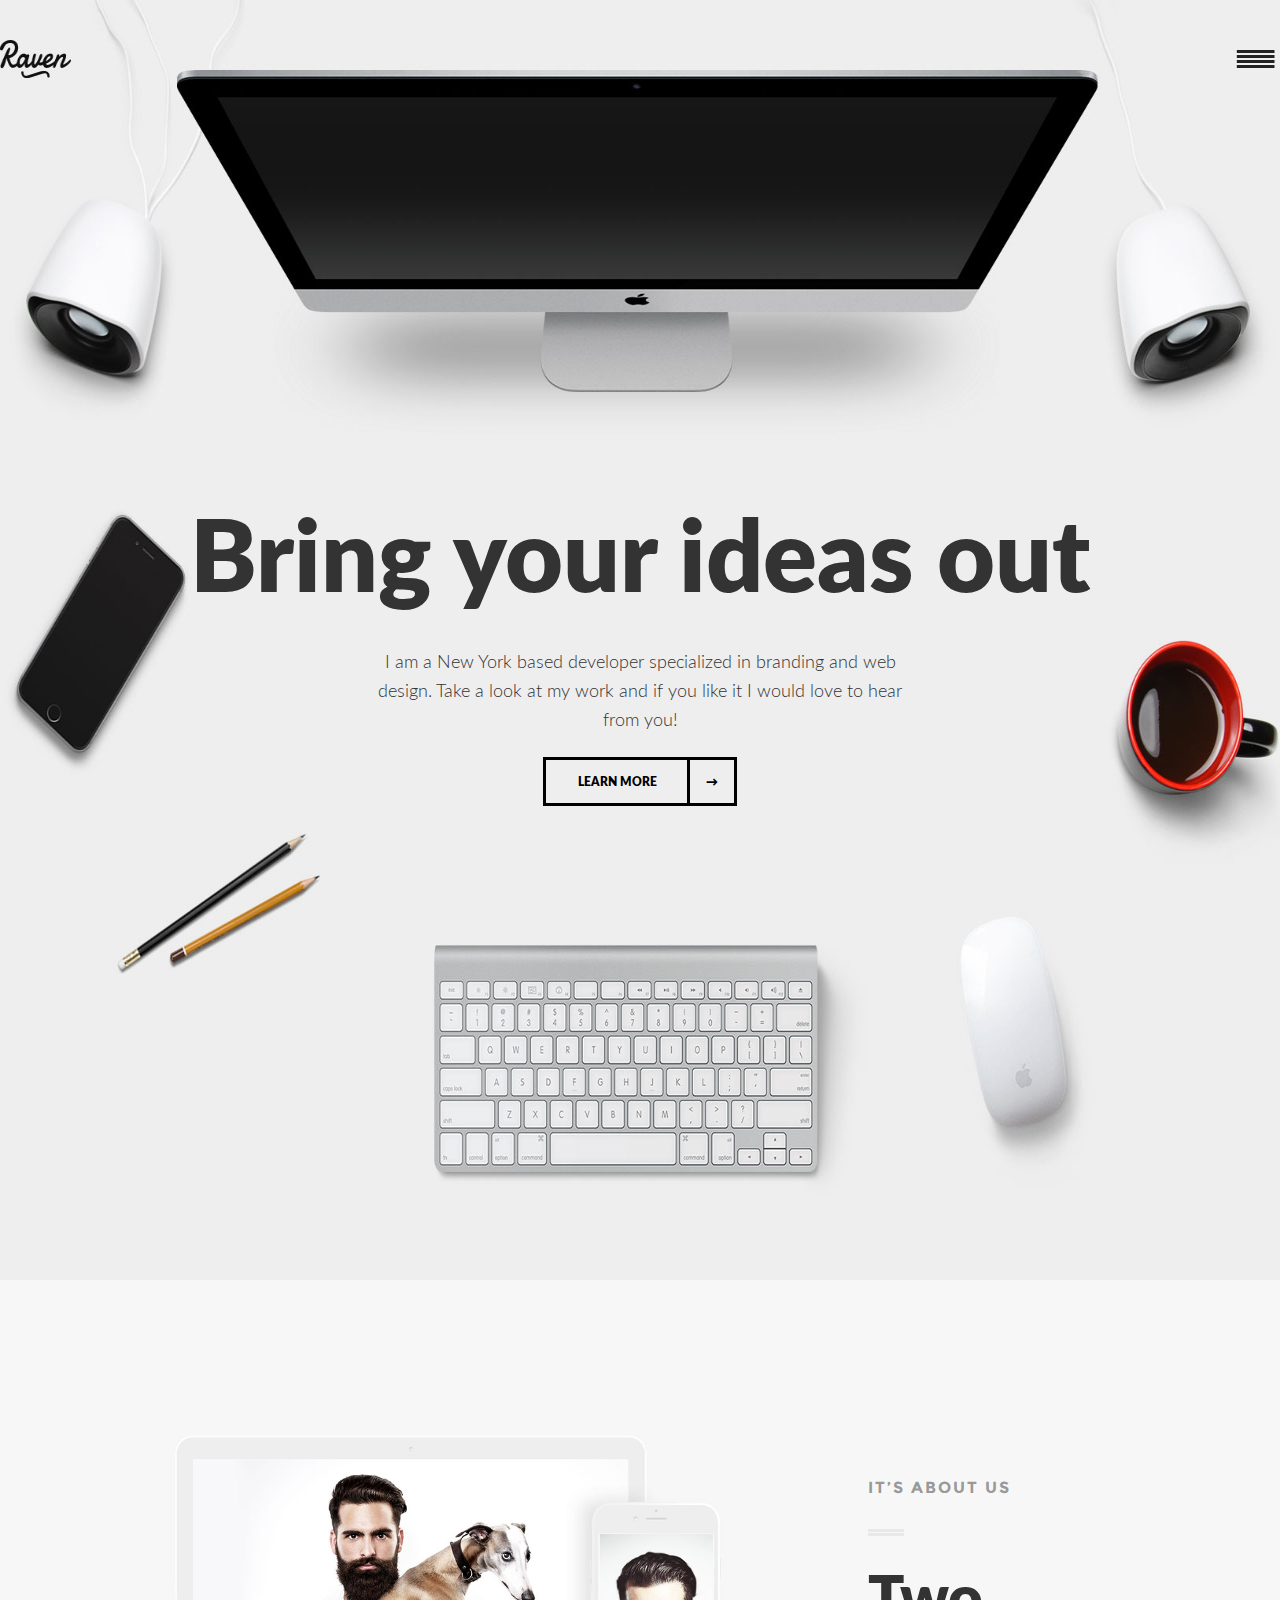
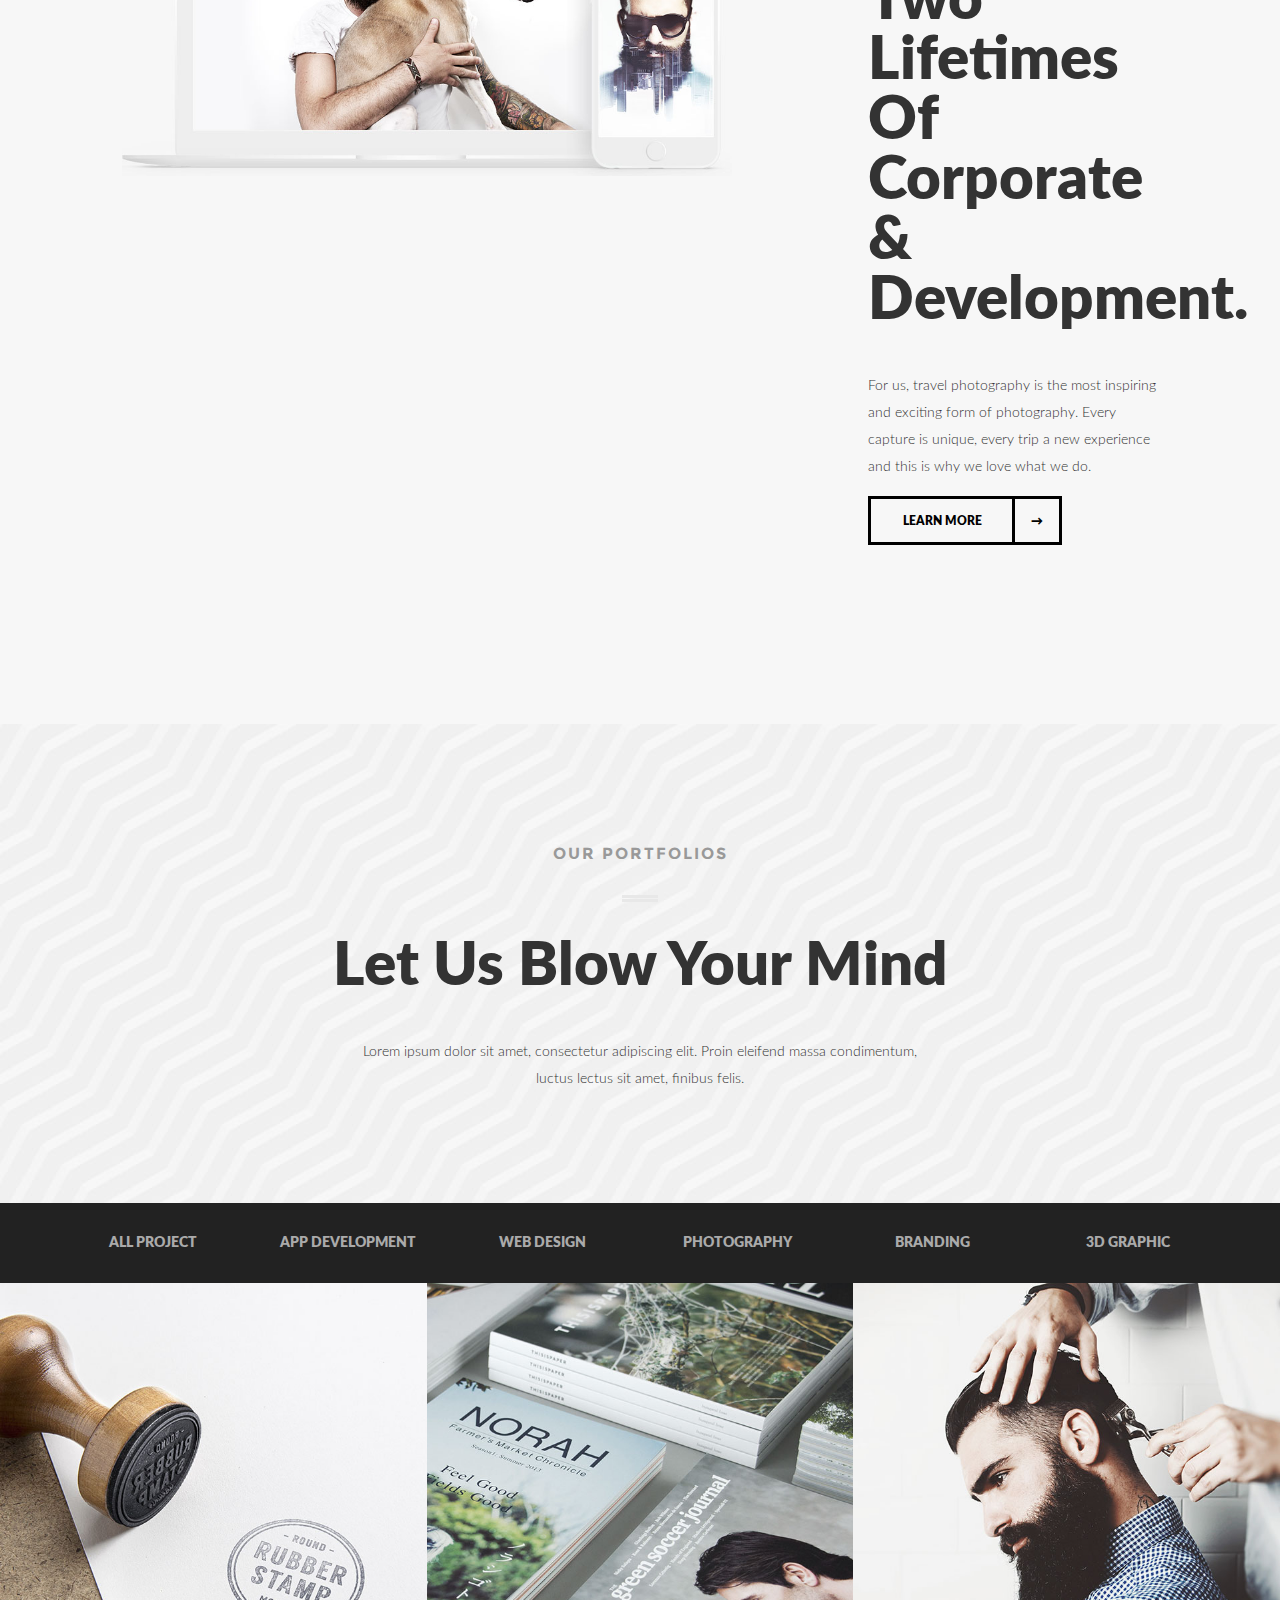
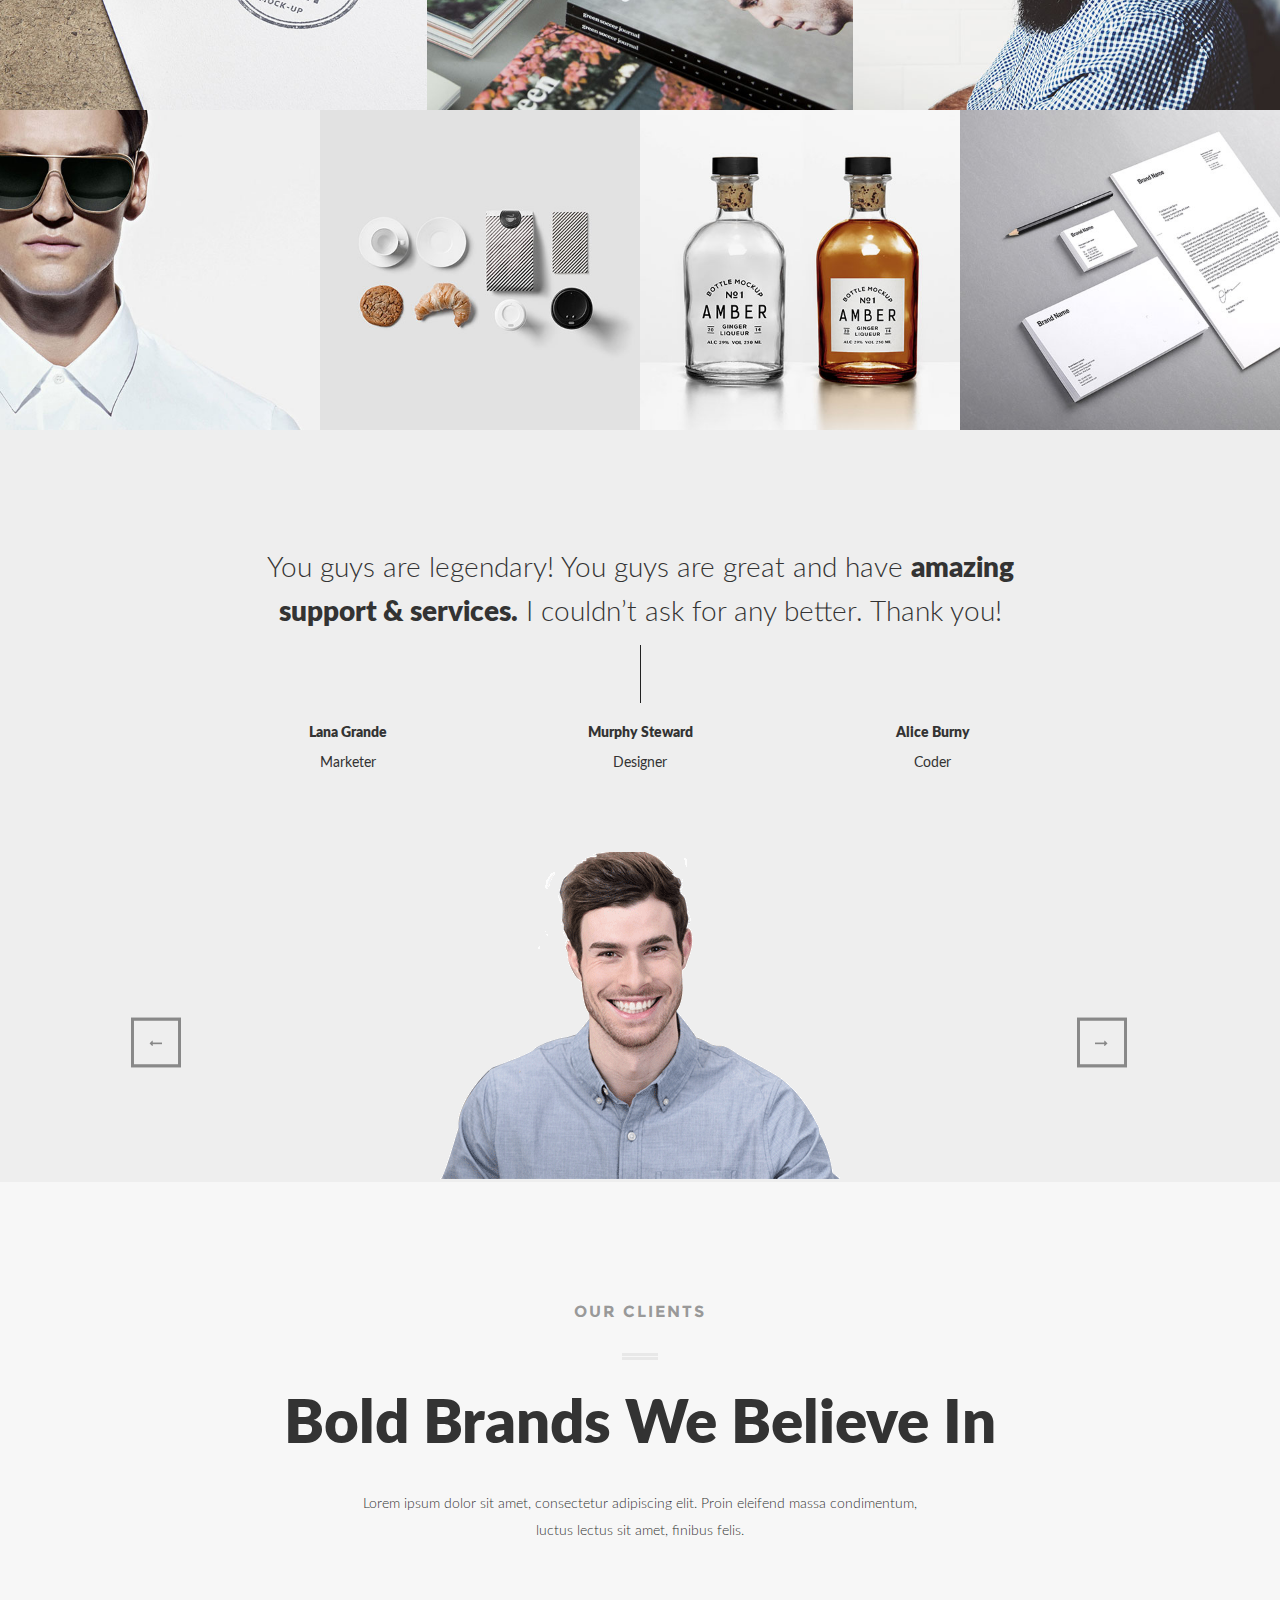
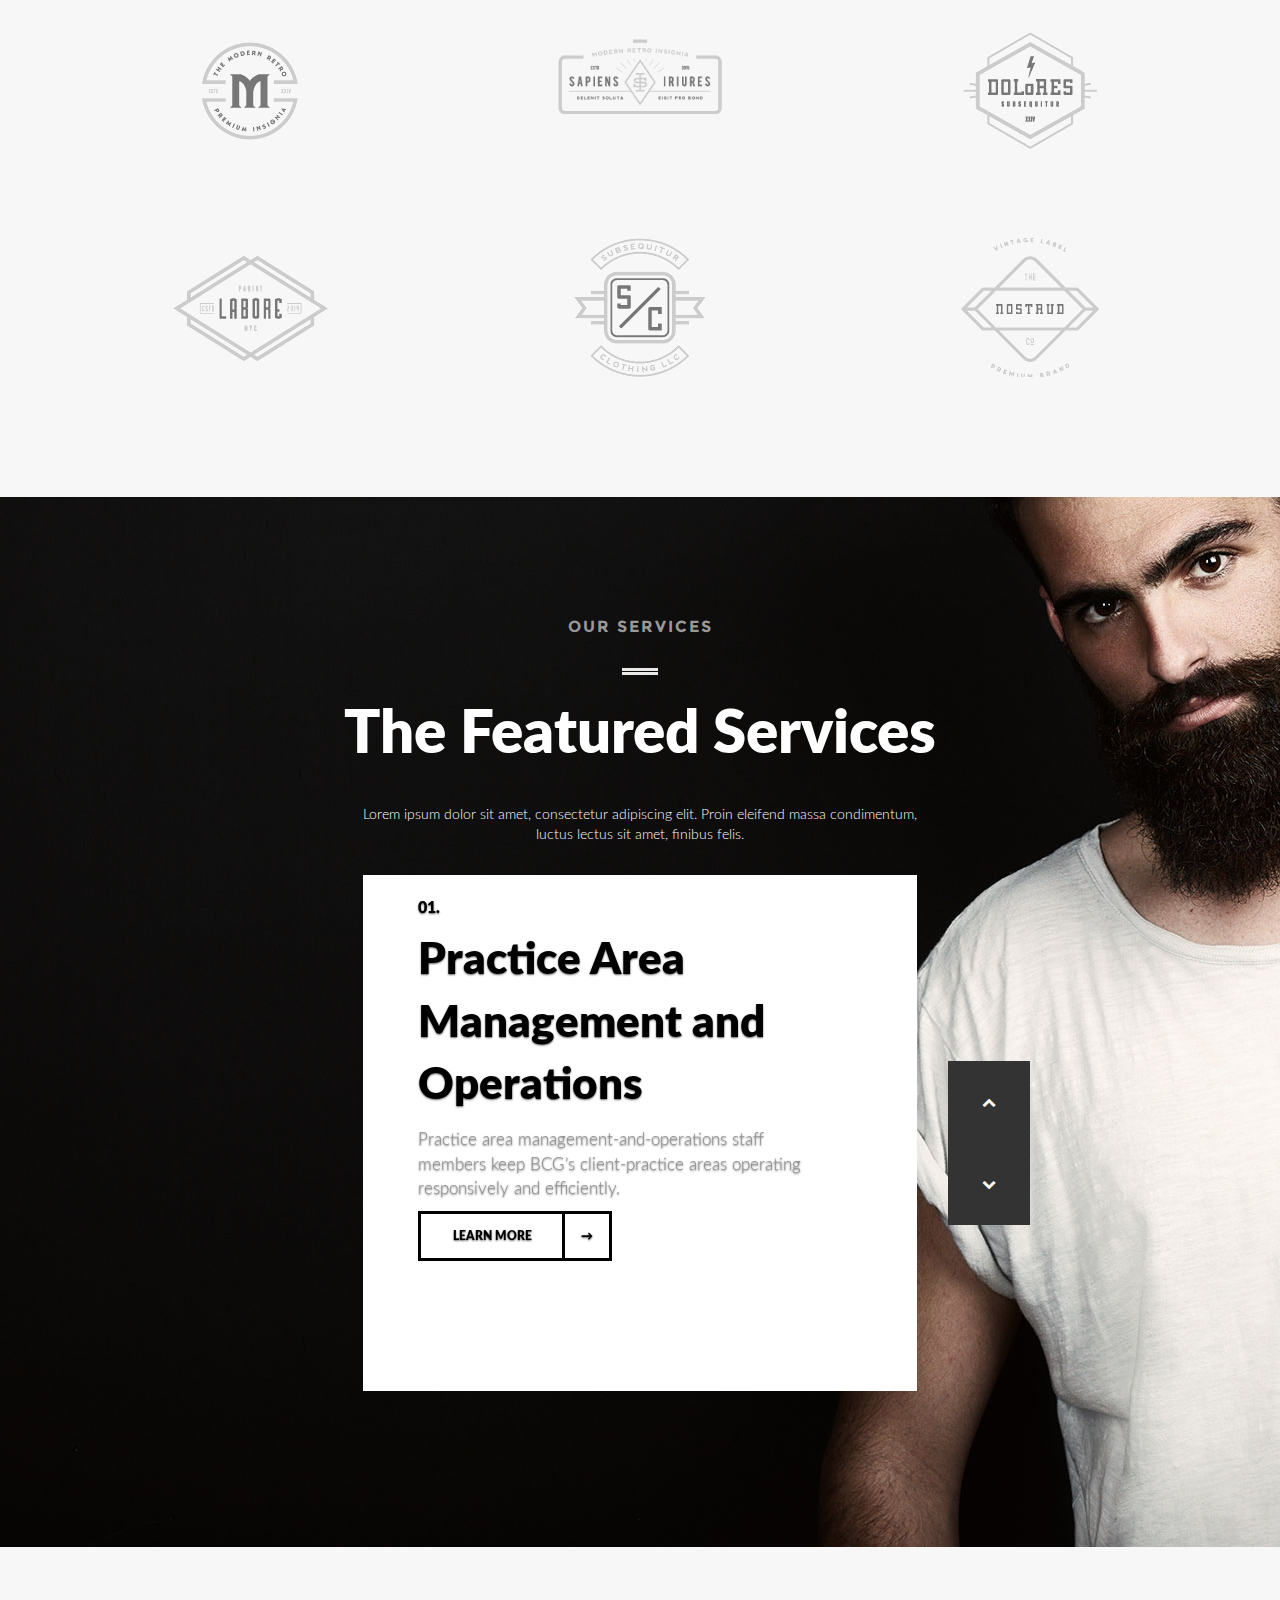
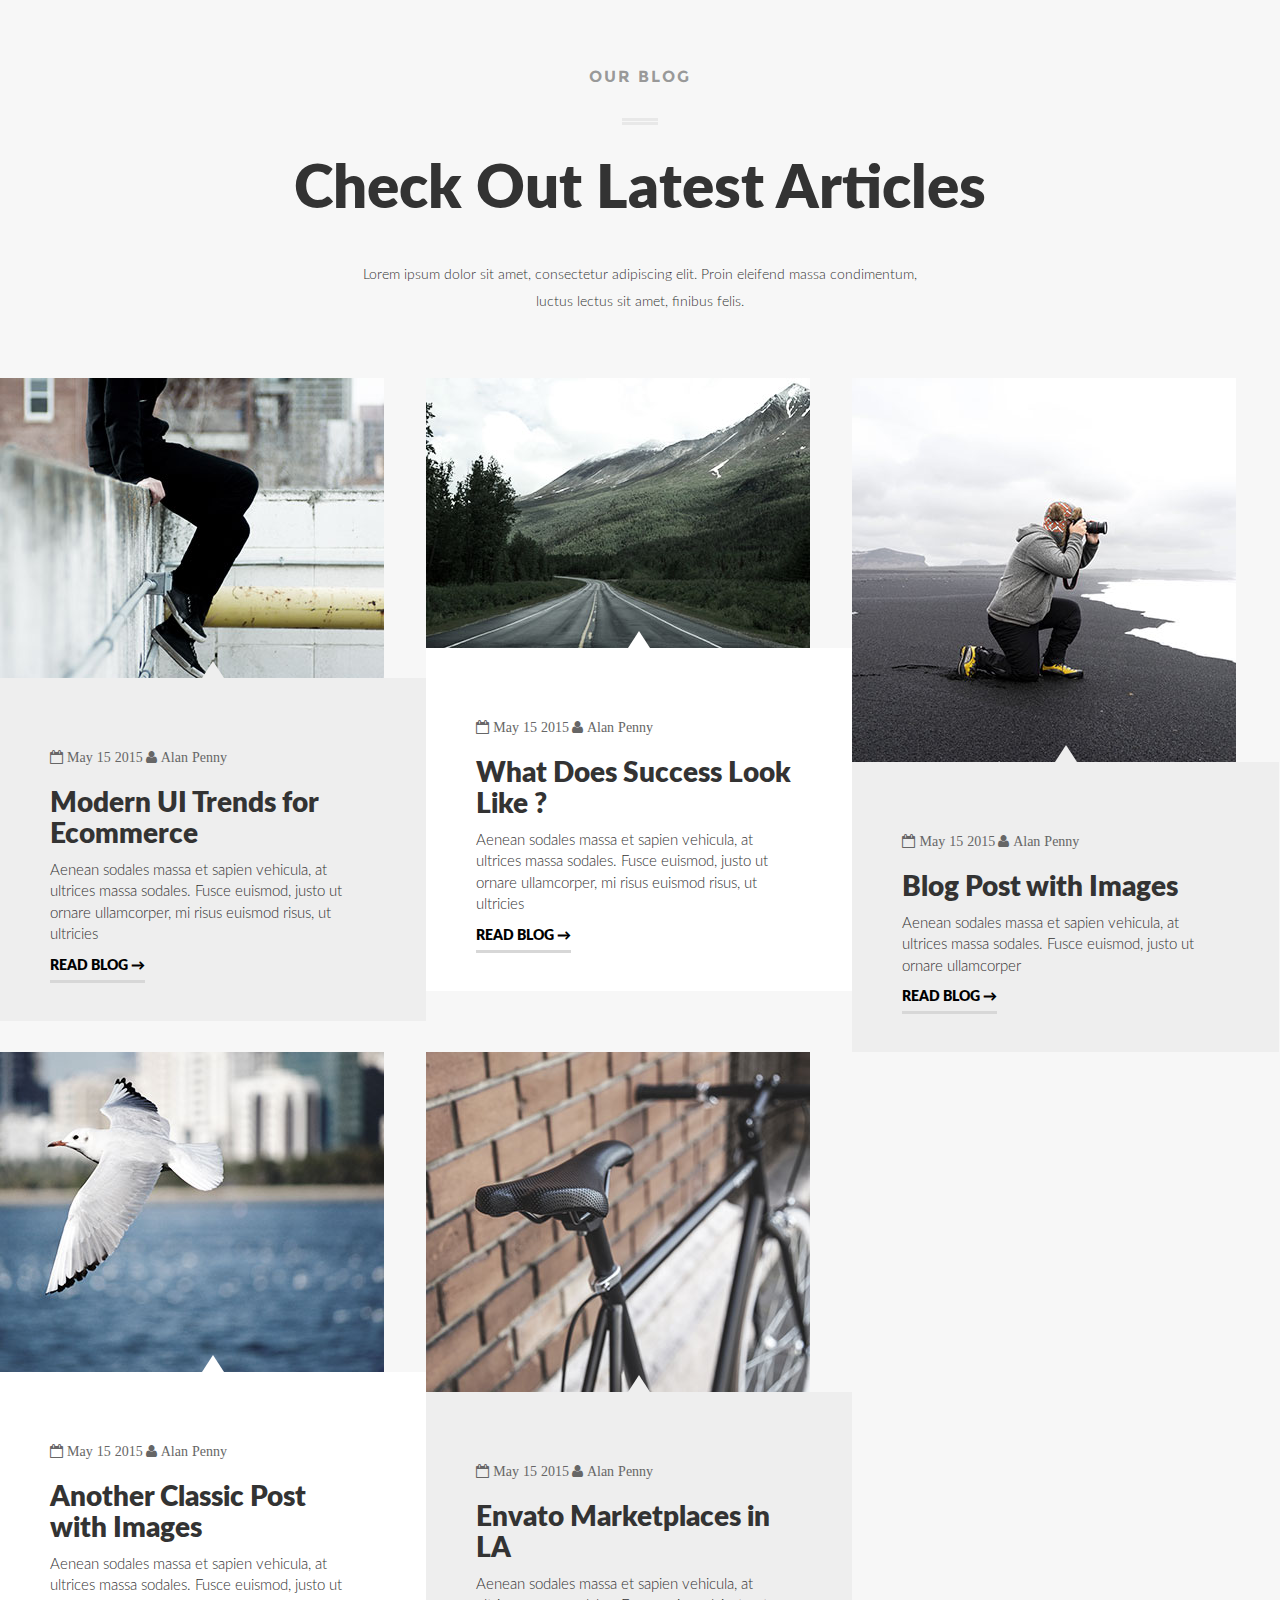
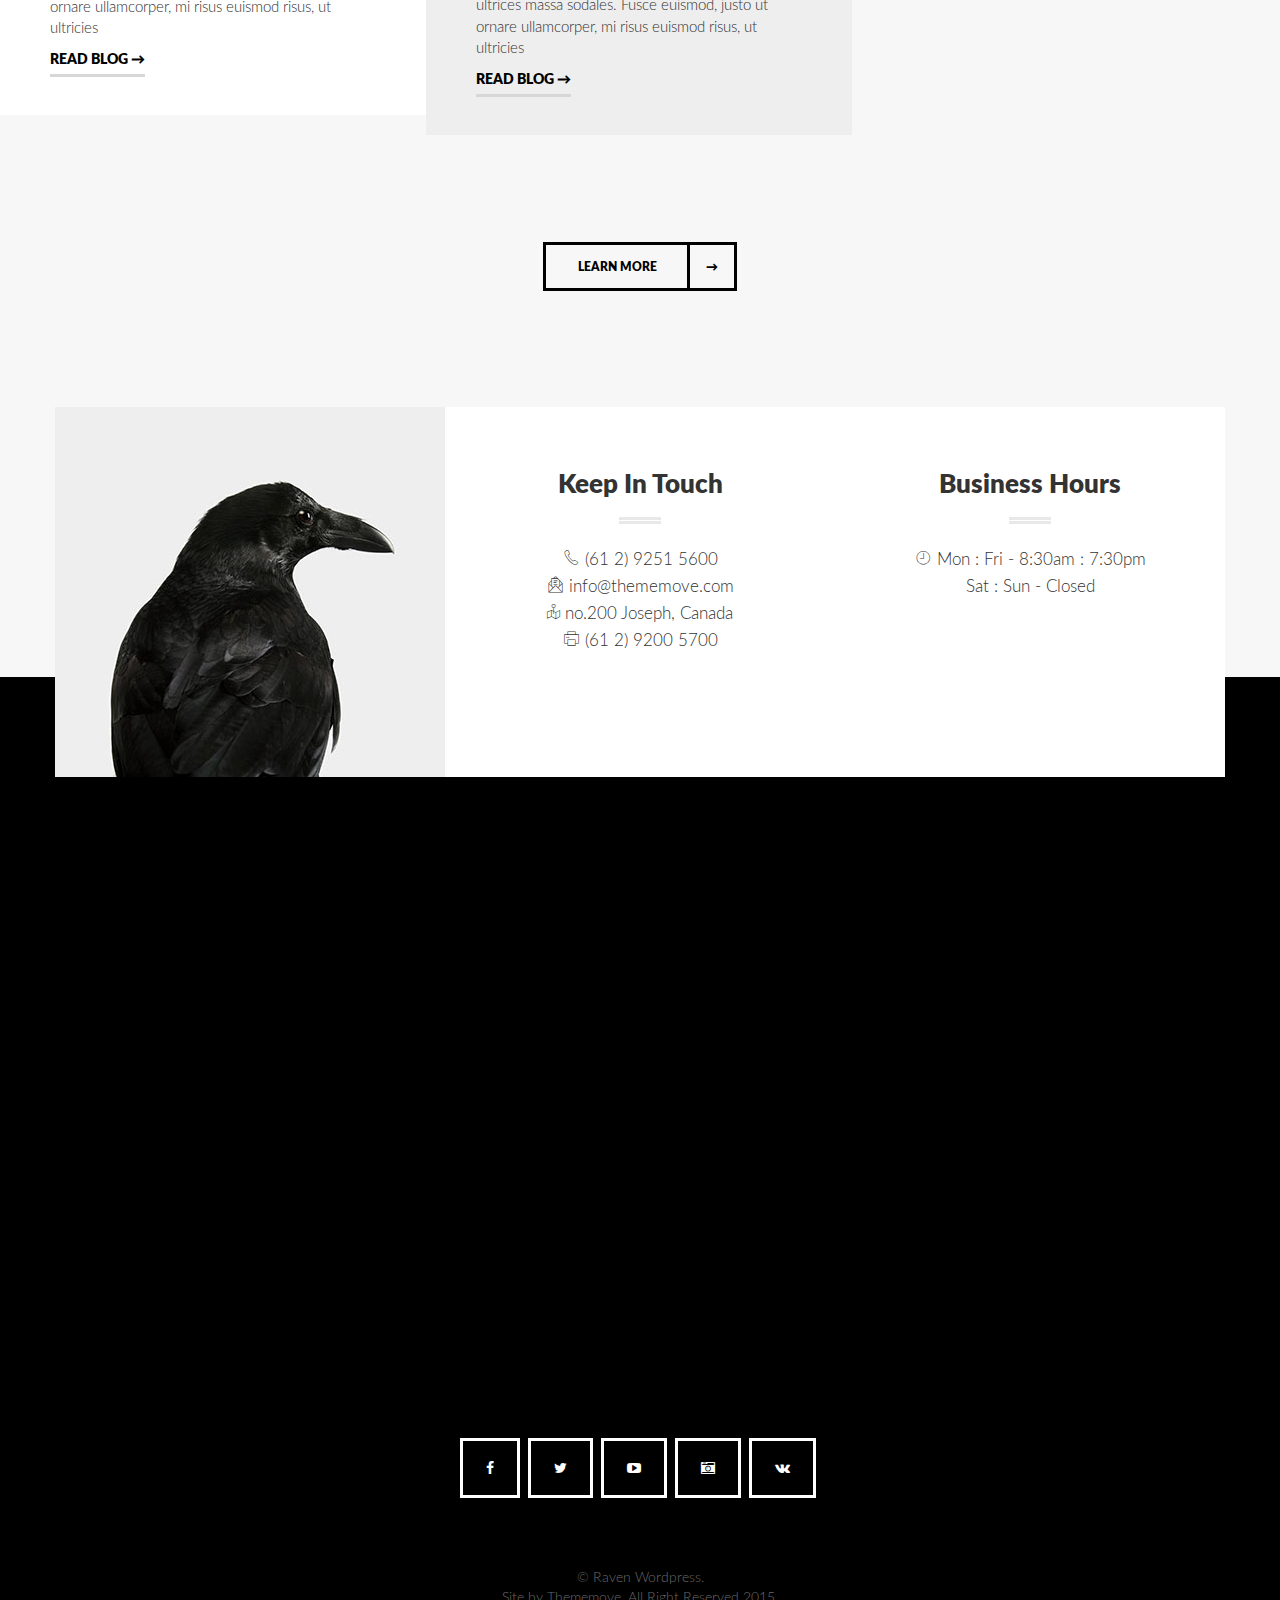
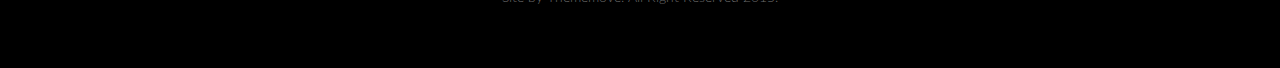
==== commit 4c0cec15: "a" ====
--- a/index.html
+++ b/index.html
@@ -347,7 +347,12 @@
 				<div class="row">
 					<div class="content-img">
 						<div class="main-img">
-							<img src="img/01-Slider01_68.jpg" class="img-responsive">
+							<div class="border-img">
+								<img src="img/01-Slider01_68.jpg" class="img-responsive">
+								<div class="style-hover-img">
+									<i class="pe-7s-photo size-ic"></i>
+								</div>
+							</div>
 							<div class="triangle">
 							</div>
 							<div class="style-info">
@@ -361,7 +366,12 @@
 							</div>
 						</div>
 						<div class="main-img">
+							<div class="border-img">
 							<img src="img/01-Slider01_78.jpg" class="img-responsive">
+								<div class="style-hover-img">
+									<i class="pe-7s-photo size-ic"></i>
+								</div>
+							</div>
 							<div class="triangle1">
 							</div>
 							<div class="style-info1">
@@ -375,7 +385,12 @@
 							</div>
 						</div>
 						<div class="main-img">
+							<div class="border-img">
 							<img src="img/01-Slider01_71.jpg" class="img-responsive">
+								<div class="style-hover-img">
+									<i class="pe-7s-photo size-ic"></i>
+								</div>
+							</div>
 							<div class="triangle">
 							</div>
 							<div class="style-info">
@@ -389,7 +404,12 @@
 							</div>
 						</div>
 						<div class="main-img">
+							<div class="border-img">
 							<img src="img/01-Slider01_75.jpg" class="img-responsive">
+								<div class="style-hover-img">
+									<i class="pe-7s-photo size-ic"></i>
+								</div>
+							</div>
 							<div class="triangle1">
 							</div>
 							<div class="style-info1">
@@ -403,7 +423,12 @@
 							</div>
 						</div>
 						<div class="main-img">
+							<div class="border-img">
 							<img src="img/01-Slider01_81.jpg" class="img-responsive">
+								<div class="style-hover-img">
+									<i class="pe-7s-photo size-ic"></i>
+								</div>
+							</div>
 							<div class="triangle">
 							</div>
 							<div class="style-info">
@@ -428,7 +453,7 @@
 		
 			<div class="container margin-info">
 				<div class="row text-center">
-					<div class="background-info-ic nopaddingall col-lg-4 col-md-4 col-sm-4 col-xs-12">
+					<div class="background-info-ic1 nopaddingall col-lg-4 col-md-4 col-sm-4 col-xs-12">
 						<img src="img/01-Slider01_88.jpg" class="responsive">
 					</div>
 					<div class="background-info-ic col-lg-4 col-md-4 col-sm-4 col-xs-12">
--- a/css/styles.css
+++ b/css/styles.css
@@ -487,6 +487,9 @@
 	}
 	.color-icon{
 		color:#666666;
+		font-family:'Lato';
+		font-size:14px;
+		line-height:15.4px;
 	}
 	.style-read-blog{
 		border-bottom-style: solid;
@@ -526,6 +529,10 @@
 	}
 	.background-info-ic{
 		background-color:#fff;
+		height:370px;
+	}
+	.background-info-ic1{
+		background-color:#eeeeee;
 		height:370px;
 	}
 	.font-info{
@@ -561,6 +568,7 @@
 		left: 50%;
 		margin-top: -17px;
 		position: relative;
+		transform: translate(-50%);
 	}
 	.triangle1{
 		width: 0; 
@@ -571,6 +579,7 @@
 		left: 50%;
 		margin-top: -17px;
 		position: relative;
+		transform: translate(-50%);
 	}
 	.content-img1{
 		max-width:100%;
@@ -580,6 +589,35 @@
 		background-color:#000;
 		margin-top: -100px;
 	}
+	.size-ic{
+		font-size:45px;
+		color:#fff;
+		position: absolute;
+		left:50%;
+		top: 50%;
+		transform: translate(-50%);
+		
+	}
+	.border-img{
+		position: relative;
+		top: 0;
+		width:100%;
+		
+	}
+	.style-hover-img{
+		width:100%;
+		height:100%;
+		position: absolute;
+		top: 0;
+		background-color:rgba(0, 0, 0, 0.6);
+		opacity:0;
+		
+	}
+	.border-img:hover .style-hover-img{
+		opacity:1;
+		transition:all 0.5s cubic-bezier(0, -1, 1, 1);
+	}
+	
 /* footer */
 	.background-footer{
 		background-color:#000;
